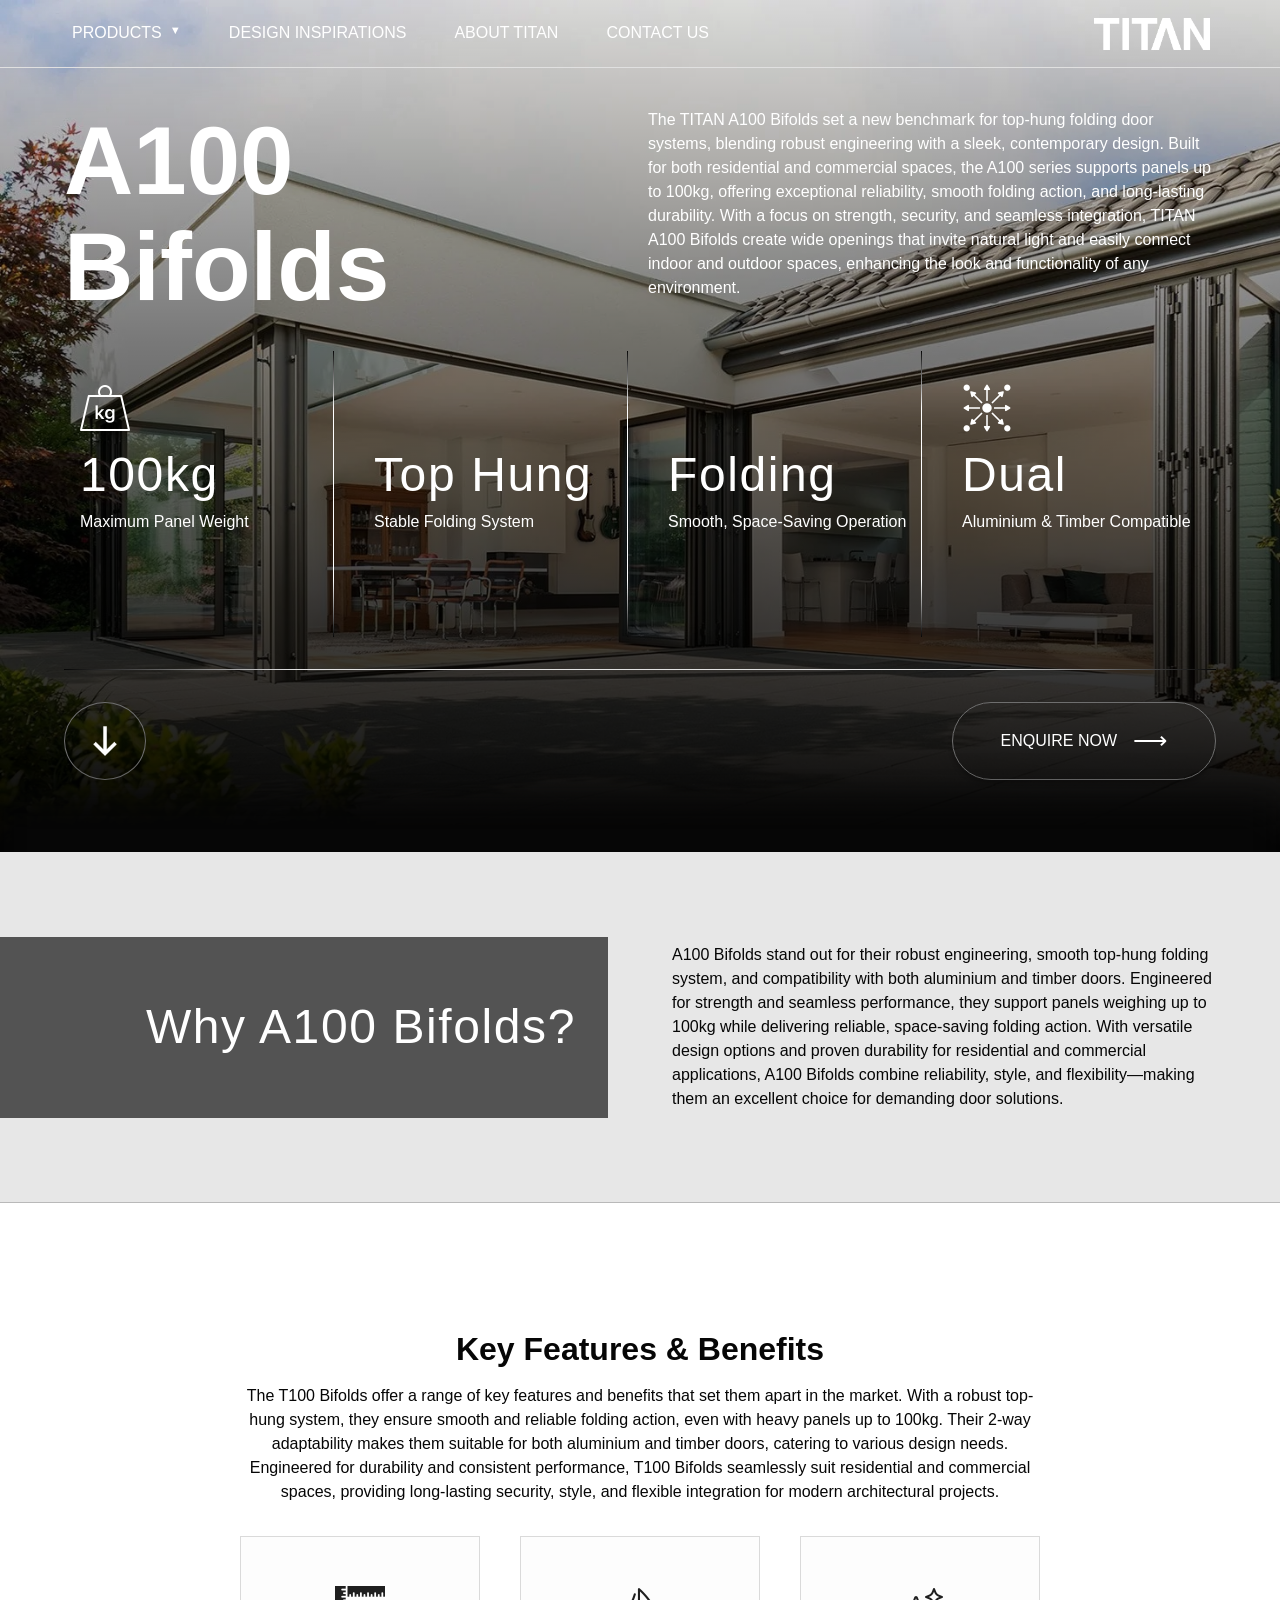
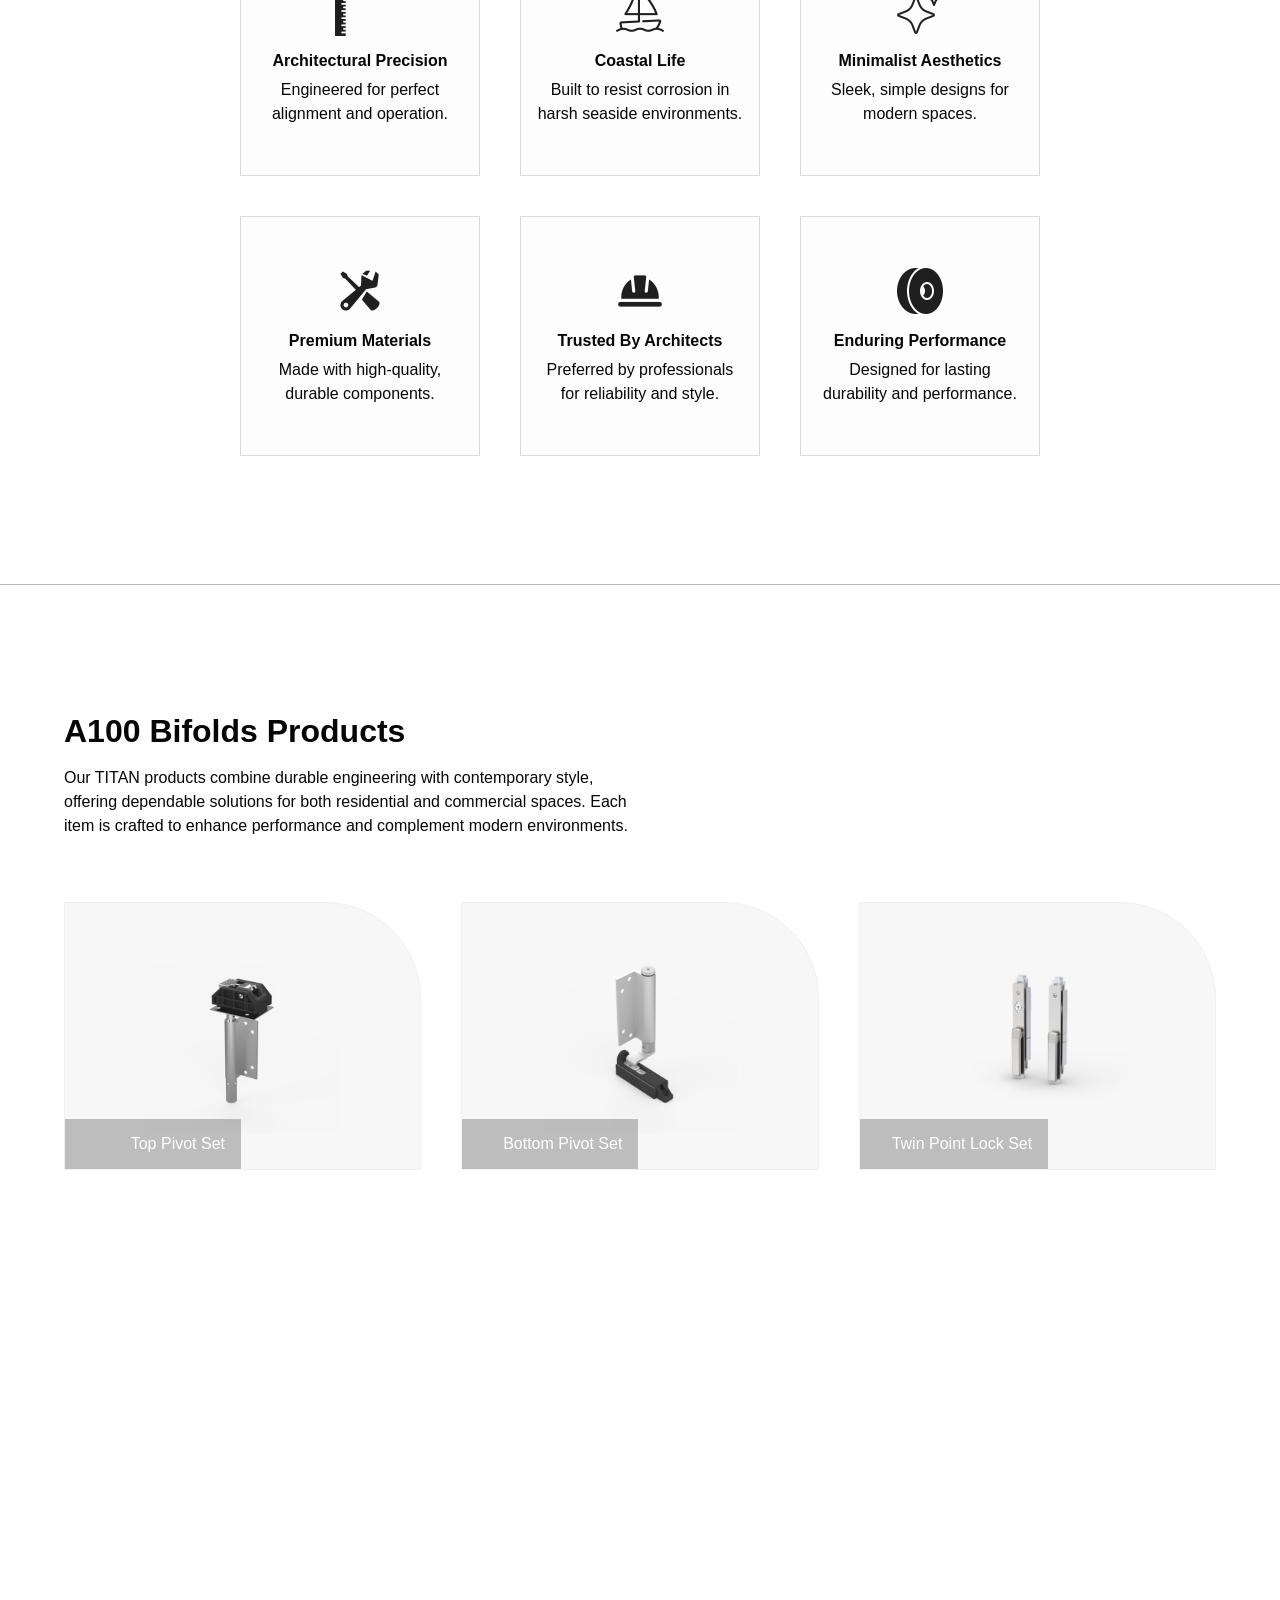
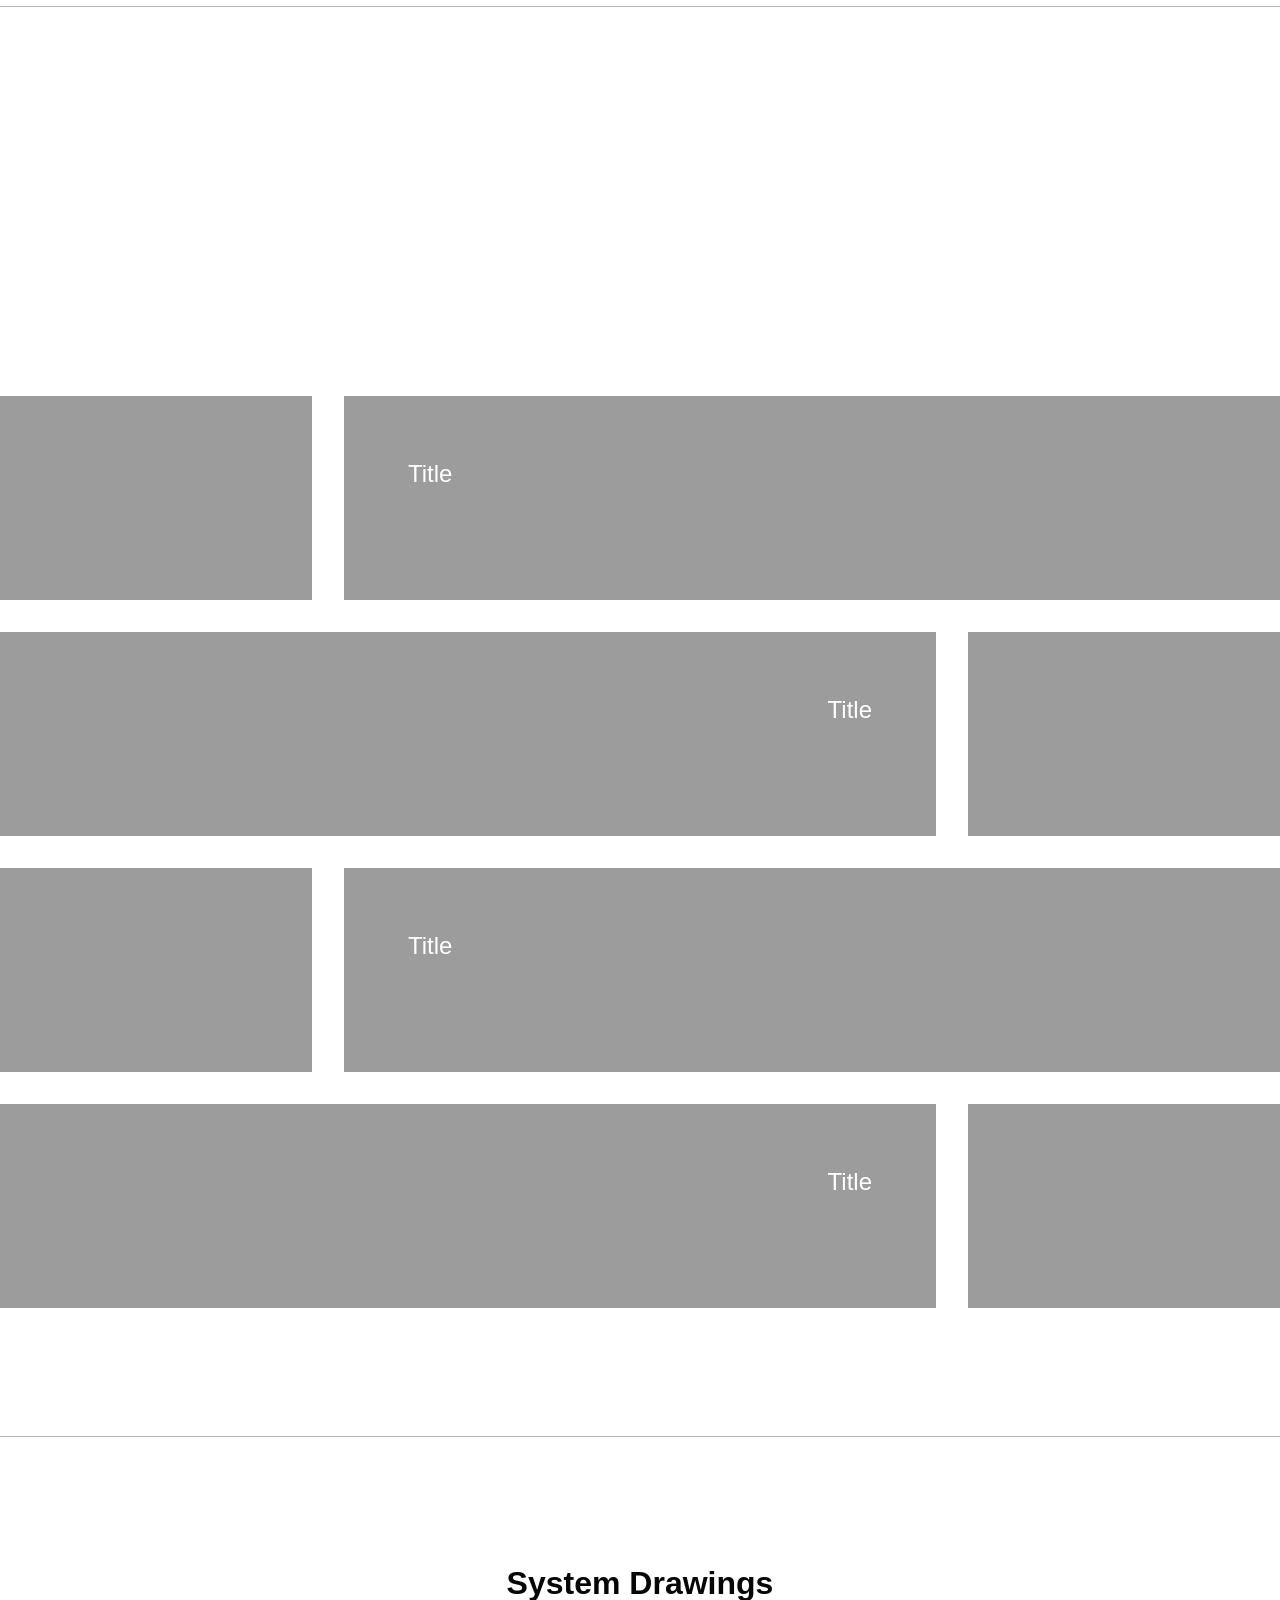
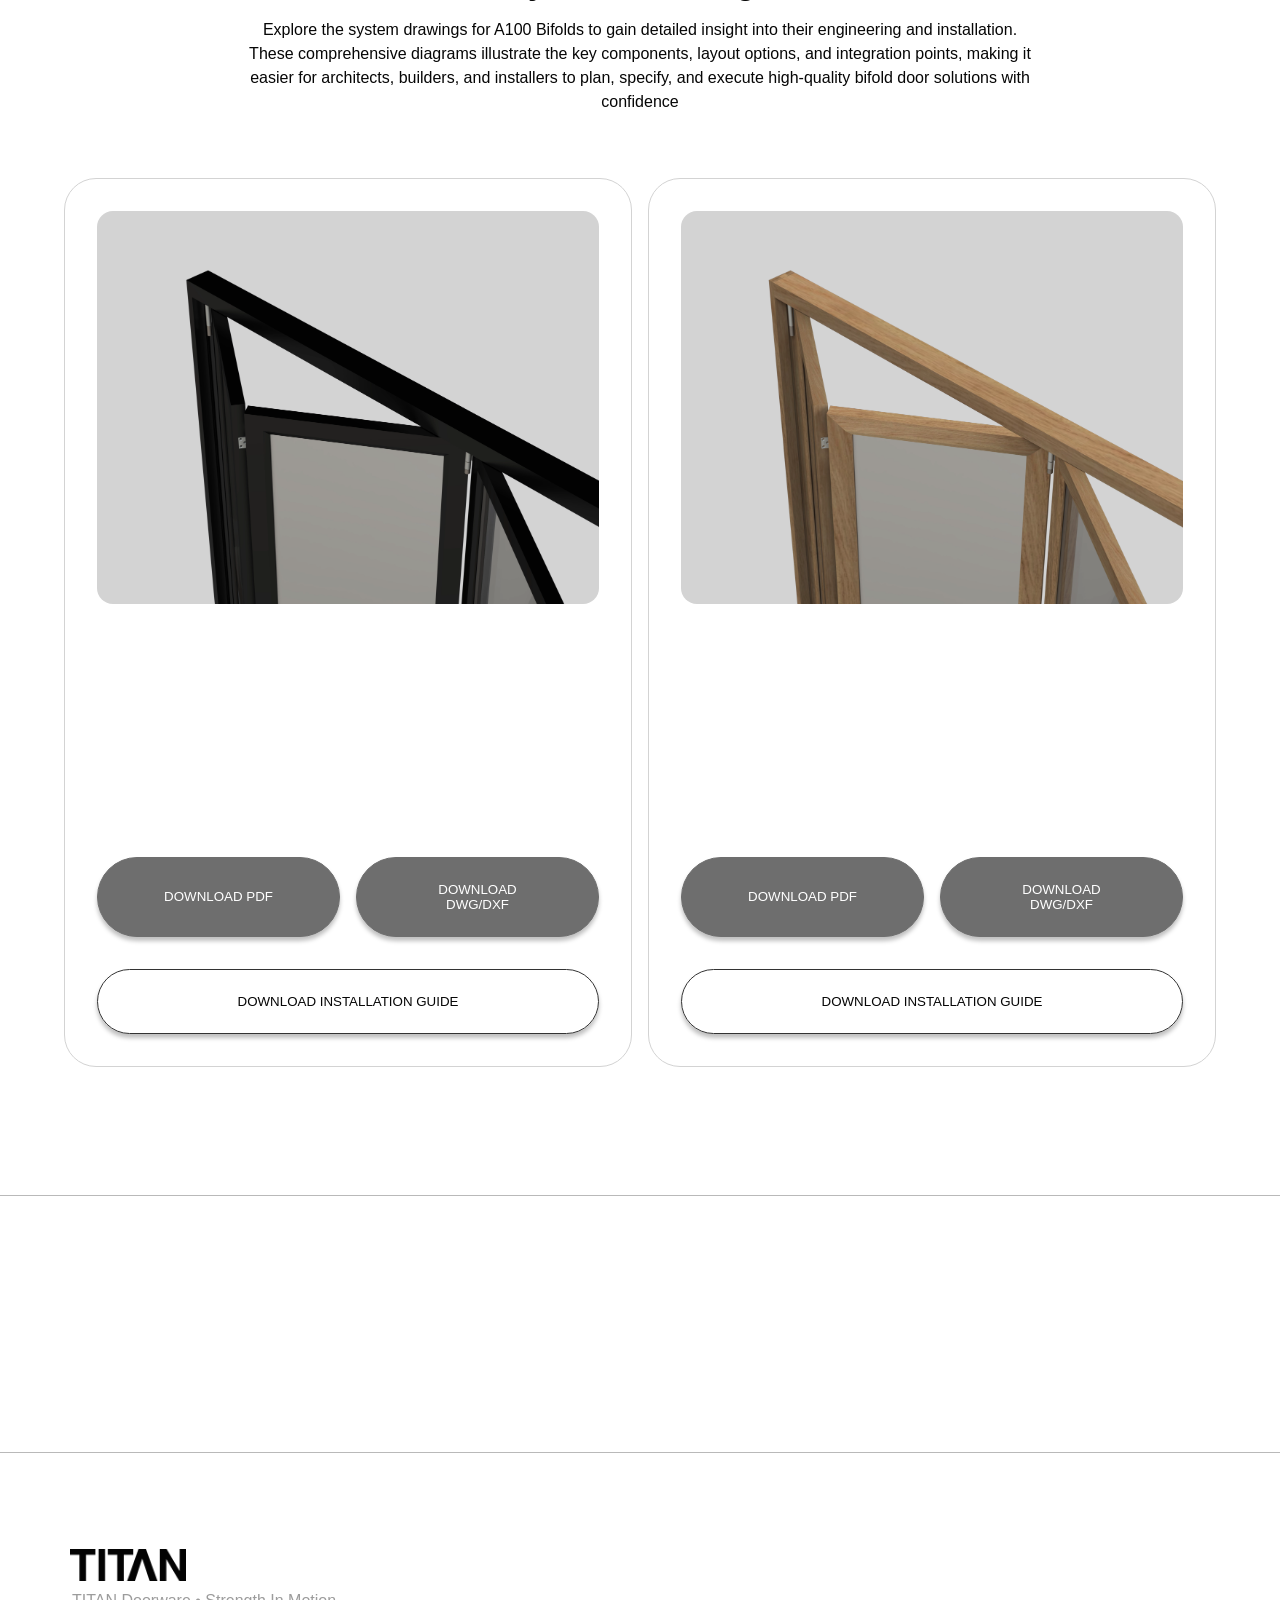
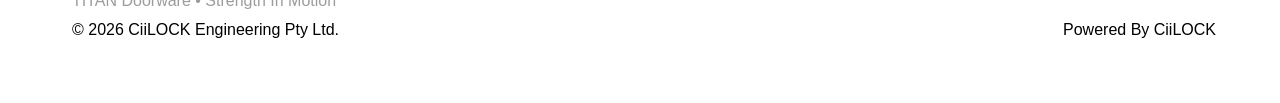
==== a100-bifolds.html @ efd25cf0 "renamed" ====
<!DOCTYPE html>
<html>
    <head>
        <meta charset="utf-8">
        <meta http-equiv="X-UA-Compatible" content="IE=edge">
        <title>A100 Bifolds</title>
        <link rel="preload" href="images/systems/folding.webp" as="image">
        <meta content="Explore the advanced engineering of TITAN A100 Bifolds. Featuring top-hung folding operation and supporting panels up to 100kg, A100 slider doorware offers lasting reliability and style for both residential and commercial spaces."
        name="description">
        <meta content="TITAN A100 Bifolds – Top-Hung Folding Door Solutions" property="og:title">
        <meta content="Explore the advanced engineering of TITAN A100 Bifolds. Featuring top-hung folding operation and supporting panels up to 100kg, A100 slider doorware offers lasting reliability and style for both residential and commercial spaces."
        property="og:description">
        <meta content="TITAN A100 Bifolds – Top-Hung Folding Door Solutions" property="twitter:title">
        <meta content="Explore the advanced engineering of TITAN A100 Bifolds. Featuring top-hung folding operation and supporting panels up to 100kg, A100 slider doorware offers lasting reliability and style for both residential and commercial spaces."
        property="twitter:description">
        <meta name="viewport" content="width=device-width, initial-scale=1">
        <link rel="stylesheet" href="css/font.css">
        <link rel="stylesheet" href="css/nav.css">
        <link rel="stylesheet" href="css/flex.css">
        <link rel="stylesheet" href="css/container.css">
        <link rel="stylesheet" href="css/section.css">
        <link rel="stylesheet" href="css/body.css">
        <link rel="stylesheet" href="css/hero.css">
        <link rel="stylesheet" href="css/line.css">
        <link rel="stylesheet" href="css/spacing.css">
        <link rel="stylesheet" href="css/gradient.css">
        <link rel="stylesheet" href="css/grid.css">
        <link rel="stylesheet" href="css/content.css">
        <link rel="stylesheet" href="css/button.css">
        <link rel="stylesheet" href="css/image.css">
    </head>
    <body>

        <section class="a100-bifolds hero">

            <div class="container">
                <nav>
                    <div class="flex-row center">
                        <div>
                            <ul>
                                <li class="products-trigger">PRODUCTS<div class="dropdown-arrow">▼</div></li>
                                <li><a href="design-inspirations.html">DESIGN INSPIRATIONS</a></li>
                                <li><a href="about-titan.html">ABOUT TITAN</a></li>
                                <li><a href="contact-us.html">CONTACT US</a></li>
                            </ul>
                        </div>
                        <div class="row">
                            <a href="index.html"><div class="logo"></div></a>
                            <div class="hamburger-dropdown"></div>
                        </div>
                    </div>
                </nav>   
            </div>

            <div class="line"></div>

            <div class="dropdown-menu">
            <div class="container content-space">
                <div class="dual-grid gap-4">

                    <div>
                        <ul>
                            <li data-preview="one"><a href="t100-bifolds.html">T100 Bifolds</a></li>
                            <li data-preview="two"><a href="a100-bifolds.html">A100 Bifolds</a></li>
                            <li data-preview="three"><a href="t350-sliders.html">T350 Sliders</a></li>
                            <!-- <li data-preview="four"><a href="platform-integrated-bifolds.html">Platform Integrated Bifolds</a></li> -->
                            <li data-preview="five"><a href="titan-doorware.html">Doorware</a></li>
                        </ul>
                    </div>

                    <div class="preview">
                        <div class="preview one active"></div>
                        <div class="preview two"></div>
                        <div class="preview three"></div>
                        <div class="preview four"></div>
                        <div class="preview five"></div>
                    </div>

                </div>
            </div>
        </div>
            
            <div class="container content-space">

                <div class="hero content">

                    <div class="dual-grid top-text align-items-start">
                    <div class="hero-text">
                        A100 Bifolds
                    </div>
                    <p class="para">
                        The TITAN A100 Bifolds set a new benchmark for top-hung folding door systems, blending robust engineering with a sleek, contemporary design. Built for both residential and commercial spaces, the A100 series supports panels up to 100kg, offering exceptional reliability, smooth folding action, and long-lasting durability. With a focus on strength, security, and seamless integration, TITAN A100 Bifolds create wide openings that invite natural light and easily connect indoor and outdoor spaces, enhancing the look and functionality of any environment.
                    </p>
                    </div>

                        <div class="four-grid">

                            <div class="fact">
                                <div class="icon weight"></div>
                                <div class="med-text">100kg</div>
                                <p class="para">Maximum Panel Weight</p>
                            </div>
                            <div class="fact">
                                <div class="icon hung"></div>
                                <div class="med-text">Top Hung</div>
                                <p class="para">Stable Folding System</p>
                            </div>
                            <div class="fact">
                                <div class="icon folding"></div>
                                <div class="med-text">Folding</div>
                                <p class="para">Smooth, Space-Saving Operation</p>
                            </div>
                            <div class="fact">
                                <div class="icon versatile"></div>
                                <div class="med-text">Dual</div>
                                <p class="para">Aluminium & Timber Compatible</p>
                            </div>
                            
                        </div>
                        
                            <div class="separator cut"></div>

                            <div class="row width-100 space-between margin-bot-2">
                                <a href="#grey" class="circle scroll-arrow"></a>
                                <a href="contact-us.html" class="btn">ENQUIRE NOW<div class="right-arrow">⟶</div></a>
                            </div>

                        </div>


                </div>

            </div>

            <div class="black-float-gradient"></div>
            
        </section> 
        
        
        <section class="grey" id="grey">
            <div class="dual-grid width-100 gap-4">
                    <div class="dark-grey">
                        <div class="med-text">Why A100 Bifolds?</div>
                    </div>
                    <div class="padding-right-4">
                        <p class="para">A100 Bifolds stand out for their robust engineering, smooth top-hung folding system, and compatibility with both aluminium and timber doors. Engineered for strength and seamless performance, they support panels weighing up to 100kg while delivering reliable, space-saving folding action. With versatile design options and proven durability for residential and commercial applications, A100 Bifolds combine reliability, style, and flexibility—making them an excellent choice for demanding door solutions.</p>
                    </div>
            </div>
        </section>

        <div class="line dark"></div>

        <section class="features">
        <div class="container content-space margin-vert-big">
            <div class="flex-column center">
                <div class="column text-center max-800">
                    <h1 class="heading">Key Features & Benefits</h1>
                    <p class="para">The T100 Bifolds offer a range of key features and benefits that set them apart in the market. With a robust top-hung system, they ensure smooth and reliable folding action, even with heavy panels up to 100kg. Their 2-way adaptability makes them suitable for both aluminium and timber doors, catering to various design needs. Engineered for durability and consistent performance, T100 Bifolds seamlessly suit residential and commercial spaces, providing long-lasting security, style, and flexible integration for modern architectural projects.</p>
                </div>
                <div class="three-col-grid max-800 margin-top-2">
                    <div class="box point col">
                        <div class="icon ruler"></div>
                        <h4>Architectural Precision</h4>
                        <p class="para">Engineered for perfect alignment and operation.</p>
                    </div>
                    <div class="box point col">
                        <div class="icon boat"></div>
                        <h4>Coastal Life</h4>
                        <p class="para">Built to resist corrosion in harsh seaside environments.</p>
                    </div>
                    <div class="box point col">
                        <div class="icon aesthetic"></div>
                        <h4>Minimalist Aesthetics</h4>
                        <p class="para">Sleek, simple designs for modern spaces.</p>
                    </div>
                    <div class="box point col">
                        <div class="icon tool"></div>
                        <h4>Premium Materials</h4>
                        <p class="para">Made with high-quality, durable components.</p>
                    </div>
                    <div class="box point col">
                        <div class="icon builder"></div>
                        <h4>Trusted By Architects</h4>
                        <p class="para">Preferred by professionals for reliability and style.</p>
                    </div>
                    <div class="box point col">
                        <div class="icon roller"></div>
                        <h4>Enduring Performance</h4>
                        <p class="para">Designed for lasting durability and performance.</p>
                    </div>
                </div>
            </div>
        </div>
        </section>

        <div class="line dark"></div>

        <section class="products">
            <div class="container content-space margin-vert-big">
                <div class="column half">
                        <h1 class="heading">A100 Bifolds Products</h1>
                        <p class="para">Our TITAN products combine durable engineering with contemporary style, offering dependable solutions for both residential and commercial spaces. Each item is crafted to enhance performance and complement modern environments.</p>
                    </div>
                <div class="three-col-grid">
                    <div class="product top-pivot">
                        <div class="base dark">
                            <h4>Top Pivot Set</h4>
                        </div>
                    </div>
                    <div class="product bottom-pivot">
                        <div class="base dark">
                            <h4>Bottom Pivot Set</h4>
                        </div>
                    </div>
                    <div class="product twin-point">
                        <div class="base dark">
                            <h4>Twin Point Lock Set</h4>
                        </div>
                    </div>
                    <div class="product centreline-hinge">
                        <div class="base dark">
                            <h4>Hinges</h4>
                        </div>
                    </div>
                    <div class="product end-carrier">
                        <div class="base dark">
                            <h4>End Carrier Set</h4>
                        </div>
                    </div>
                    <div class="product end-carrier">
                        <div class="base dark">
                            <h4>End Carrier Set</h4>
                        </div>
                    </div>
                </div>
            </div>
        </section>

        <div class="line dark"></div>

        <section class="integrations">
            <div class="container content-space margin-vert-int">
                <div class="flex-column center">
                    <div class="column text-center max-800">
                        <h1 class="heading">How TITAN Doorware Integrates</h1>
                        <p class="para">TITAN Doorware integrates seamlessly with the A100 Bifolds, offering a perfect combination of hardware and top-hung folding door systems engineered for reliable, long-lasting performance. The compatibility of TITAN components ensures smooth folding action and precise alignment, whether your panels are aluminium or timber. Focused on quality and durability, TITAN Doorware enhances the security and functionality of the A100 Bifolds, allowing these systems to excel in both residential and commercial projects while maintaining a cohesive, modern appearance.</p>
                    </div>
                </div>
            </div>
            <div class="right dom-grid">
                <div class="sect-1"></div>
                <div class="sect-2">
                    <h2>Title</h2>
                    <p class="para">Lorem ipsum dolor sit amet, consectetur adipiscing elit, sed do eiusmod tempor incididunt ut labore et dolore magna aliqua.</p>
                </div>
            </div>
            <div class="left dom-grid margin-top-2">
                <div class="sect-1">
                    <h2>Title</h2>
                    <p class="para">Lorem ipsum dolor sit amet, consectetur adipiscing elit, sed do eiusmod tempor incididunt ut labore et dolore magna aliqua.</p>
                </div>
                <div class="sect-2"></div>
            </div>
            <div class="right dom-grid margin-top-2">
                <div class="sect-1"></div>
                <div class="sect-2">
                    <h2>Title</h2>
                    <p class="para">Lorem ipsum dolor sit amet, consectetur adipiscing elit, sed do eiusmod tempor incididunt ut labore et dolore magna aliqua.</p>
                </div>
            </div>
            <div class="left dom-grid margin-top-2 margin-bot-8">
                <div class="sect-1">
                    <h2>Title</h2>
                    <p class="para">Lorem ipsum dolor sit amet, consectetur adipiscing elit, sed do eiusmod tempor incididunt ut labore et dolore magna aliqua.</p>
                </div>
                <div class="sect-2"></div>
            </div>
        </section>

        <div class="line dark"></div>

        <section class="system-drawings">
            <div class="container content-space margin-vert-big">
                <div class="flex-column center">
                    <div class="column text-center max-800">
                        <h1 class="heading">System Drawings</h1>
                        <p class="para">Explore the system drawings for A100 Bifolds to gain detailed insight into their engineering and installation. These comprehensive diagrams illustrate the key components, layout options, and integration points, making it easier for architects, builders, and installers to plan, specify, and execute high-quality bifold door solutions with confidence</p>
                    </div>
                    <div class="dual-grid margin-top-4">
                        <div class="drawings">
                            <div class="view aluminium"></div>
                            <h1 class="heading">Aluminium Drawing Set</h1>
                            <p class="para">Full engineering pack for aluminium-based A100 Bifold configurations, including head track, pivot jamb, concealed guide, clearances, and access-leaf variants. <br><br>Request DWG/DXF files if needed.</p>
                            <div class="btn-container">
                                <button class="btn filled">DOWNLOAD PDF</button>
                                <button class="btn filled">DOWNLOAD DWG/DXF</button>
                            </div>
                            <button class="btn width-100 dark-text">DOWNLOAD INSTALLATION GUIDE</button>
                        </div>
                        <div class="drawings">
                            <div class="view timber"></div>
                            <h1 class="heading">Timber Drawing Set</h1>
                            <p class="para">Detailed design information for timber configurations, including head track, pivot jamb, concealed guide, clearances, and access-leaf variants. <br><br>Request DWG/DXF files if needed.</p>
                            <div class="btn-container">
                                <button class="btn filled">DOWNLOAD PDF</button>
                                <button class="btn filled">DOWNLOAD DWG/DXF</button>
                            </div>
                            <button class="btn width-100 dark-text">DOWNLOAD INSTALLATION GUIDE</button>
                        </div>
                    </div>
                </div>
            </div>
        </section>

        <div class="line dark"></div>

        <section class="hardware-configurator">
            <div class="container content-space margin-vert-big">
                
            </div>
        </section>

        <footer>
        <div class="container content-space margin-vert">
            <div>
            <!-- <div class="flex-column collapse">
                <div>
                    <ul>
                        <li>PRODUCTS<div class="dropdown-arrow">▲</div></li>
                        <li><a href="design-inspirations.html">DESIGN INSPIRATIONS</a></li>
                        <li><a href="about-titan.html">ABOUT TITAN</a></li>
                        <li><a href="contact-us.html">CONTACT US</a></li>
                    </ul>
                </div>
            </div> -->

            <div class="flex-row margin-top-2">

                <div class="flex-column gap-small">
                    <div class="logo dark"></div>
                    <p class="left-indent">TITAN Doorware • Strength In Motion</p>
                    <div class="year left-indent"></div>
                </div>

                <div class="flex-column align-flex-end">
                    <a href="/" class="powered-by">Powered By CiiLOCK</a>
                </div>

            </div>

            </div>
        </div>
        </footer>
        
    </body>

    <script src="js/collapse.hero.js"></script>
    <script src="js/get.year.js"></script>
    <script src="js/dropdown.menu.js"></script>
    <script src="js/preview.drop.js"></script>
    <script src="js/text.animation.js"></script>
    <script src="js/scroll.to.arrow.js"></script>
    
</html>
---- css/font.css ----
body {
    font-family: 'Urbanist', sans-serif;
}

h1,
h2,
h3,
h4,
h5,
p {
    margin: 0;
    color: #ffffff;
}

h1 {
    font-weight: 600;
    font-size: 2em;
}

h2 {
    font-weight: 500;
    font-size: 1.75em;
}

h2 {
    font-weight: 500;
    font-size: 1.5em;
}

h3 {
    font-weight: 500;
    font-size: 1.25em;
}

p {
    font-size: 1em;
    line-height: 1.5;
}

.dropdown-arrow {
    color: #ffffff;
    margin-bottom: 0.05rem;
}

footer .dropdown-arrow {
    color: #060606;
}

.right-arrow {
    color: #ffffff;
    font-size: 1.5em;
}

.med-text {
    font-weight: 600;
    font-size: 2.75em;
    color: #ffffff;
    line-height: 1.1;
    letter-spacing: 0.1rem;
}

.big-text {
    font-weight: 500;
    font-size: 4em;
    color: #ffffff;
    line-height: 1.1;
    
    opacity: 0;
    transform: translateY(0.1rem);
    transition: opacity 0.6s ease-out, transform 0.6s cubic-bezier(0.34, 1.56, 0.64, 1);
}

.big-text.visible {
    opacity: 1;
    transform: translateY(0);
}

.big-text.bolder {
    font-weight: 600;
}

.big-text.dark {
    color: #060606;
}

.med-text {
    font-weight: 500;
    font-size: 3em;
    color: #ffffff;
    line-height: 1.1;
}

section.info p {
    color: #060606;
}

b {
    font-weight: bold;
}

section.integrations p,
section.integrations h1,
section.integrations h3,
section.integrations h4 {
    color: #060606;
}

section.features p,
section.features h1,
section.features h2,
section.features h3,
section.features h4 {
    color: #060606;
}

section.system-drawings p,
section.system-drawings h1,
section.system-drawings h2,
section.system-drawings h3,
section.system-drawings h4 {
    color: #060606;
}

section.products p,
section.products h1,
section.products h2,
section.products h3,
section.products h4,
section.grey p {
    color: #060606;
}

section.hardware-configurator p,
section.hardware-configurator h1,
section.hardware-configurator h2,
section.hardware-configurator h3,
section.hardware-configurator h4,
section.grey p {
    color: #060606;
}

.text-center {
    text-align: center
}

.base.dark h4 {
    color: #ffffff;
    font-weight: 400;
}

footer p{
    color: #9c9c9c;
}

.left-indent {
    padding-left: 0.5rem;
}

.hero-text {
    font-size: 6em;
    color: #ffffff;
    line-height: 1.1;
    font-weight: 600;
}

.padding-right-4 {
    padding-right: 4rem;
}

.left.dom-grid h2
.right.dom-grid h2,
.left.dom-grid p,
.right.dom-grid p {
    color: #ffffff;
}

.white-text {
    color: #ffffff;
}

.dark-text {
    color: #060606;
}

.text-start {
    text-align: left;
}

.para {
    opacity: 0;
    transform: translateY(0.1rem);
    transition: opacity 0.8s ease-out, 
                transform 0.8s cubic-bezier(0.34, 1.56, 0.64, 1);
}

.para.visible {
    opacity: 1;
    transform: translateY(0);
    transition-delay: 0.2s;
}

.heading {
    opacity: 0;
    transform: translateY(0.1rem);
    transition: opacity 0.8s ease-out, 
                transform 0.8s cubic-bezier(0.34, 1.56, 0.64, 1);
}

.heading.visible {
    opacity: 1;
    transform: translateY(0);
}
---- css/nav.css ----
nav {
    display: flex;
    flex-flow: row;
    align-items: center;
    justify-content: space-between;
    padding-inline-start: 0;
    color: #ffffff;
}

nav ul,
footer ul {
    display: flex;
    flex-flow: row;
    gap: 2rem;
    padding-left: 0;
}

nav ul li,
footer ul li {
    list-style: none;
    border-bottom: 1px solid transparent;
    cursor: pointer;
    padding: 0.5rem;
    transition: border-bottom 0.2s ease-in-out;
}

nav ul li:first-of-type,
footer ul li:first-of-type {
    display: flex;
    flex-flow: row;
    gap: 0.5rem;
}

nav ul li:hover {
    border-bottom: 1px solid #ffffff;
}

footer ul li:hover {
    border-bottom: 1px solid #060606;
}

li.active {
    color: rgb(11, 245, 31);
}

.logo {
    background-image: url(../images/logos/titan-white.webp);
    display: flex;
    width: 8rem;
    height: 2rem;
    background-size: contain;
    background-position: center;
    background-repeat: no-repeat;
}

.logo.dark {
    background-image: url(../images/logos/titan-black.webp);
}

.hamburger-dropdown {
    background-image: url(../images/icons/hamburger-light.webp);
    display: none;
    width: 2rem;
    height: 2rem;
    background-size: contain;
    background-position: center;
    background-repeat: no-repeat;
}

.powered-by {
    text-align: end;
    transition: color 0.2s ease-in-out, font-weight 0.2s ease-in-out;
    font-weight: 400;
}

.powered-by:hover {
    color: #555555;
    font-weight: 500;
}

.powered-by.light {
    color: #ffffff;
    font-weight: 500;
}

.powered-by.light:hover {
    color: #adadad;
    font-weight: 500;
}

.products-trigger {
    position: relative;
    cursor: pointer;
   
}

.products-trigger::after {
    content: "";
    position: absolute;
    top: 100%;
    left: 0;
    width: 100%;
    height: 30px;
    background: transparent;
    z-index: 10;
}

.dropdown-arrow {
    font-size: 0.7rem;
    transition: transform 0.3s ease;
}


.dropdown-menu.is-open ~ nav .dropdown-arrow {
    transform: rotate(180deg);
}


.dropdown-menu {
    background-color: #ffffff;
    z-index: 1000;
    position: absolute;
    top: 68px;
    left: 0;
    width: 100vw;
    padding: 4rem 0;
    color: #060606;
    border-bottom: 1px solid #eeeeee;
    
   
    display: flex; 
    justify-content: center;

   
    opacity: 0;
    visibility: hidden;
    pointer-events: none;
    transform: translateY(15px);
    transition: 
        opacity 0.4s ease, 
        transform 0.4s cubic-bezier(0.165, 0.84, 0.44, 1),
        visibility 0.4s;
}


.dropdown-menu.is-open {
    opacity: 1;
    visibility: visible;
    pointer-events: auto;
    transform: translateY(0);
}


.dropdown-menu ul {
    list-style: none;
    padding: 0;
    margin: 0;
    width: 100%;
    max-width: 400px;
}

.dropdown-menu ul li {
    border-top: 1px solid #d3d3d3;
    transition: all 0.3s ease;
}

.dropdown-menu ul li:first-child {
    border-top: none;
}

.dropdown-menu ul li a {
    text-decoration: none;
    color: #060606;
    display: block;
    padding: 1.2rem 0;
    font-size: 1.1rem;
    font-weight: 400;
    letter-spacing: 0.05rem;
    transition: transform 0.3s ease, color 0.3s ease;
}


.dropdown-menu ul li:hover a {
    transform: translateX(10px);
    color: #888888;
}
---- css/flex.css ----
.flex-row {
    display: flex;
    flex-flow: row;
    width: 100%;
}

.flex-column {
    display: flex;
    flex-flow: column;
    width: 100%;
}

.index.hero .flex-row {
    justify-content: space-between;
}

.row {
    display: flex;
    flex-flow: row;
    gap: 2rem;
}

.column {
    display: flex;
    flex-flow: column;
    gap: 1rem;
}

.row.top-text {
    gap: 10rem;
}

.center {
    align-items: center;
    justify-content: space-between;
}

.align-flex-end  {
    align-self: flex-end;
}

.dual-grid.align-items-start {
    align-items:flex-start;
}
---- css/container.css ----
.container {
    box-sizing: border-box;
    max-width: 1600px;
    width: 100%;
    margin: 0 auto;
    padding: 0 4rem;
}

.max-800 {
    max-width: 800px;
}
---- css/section.css ----
section {
    display: flex;
    flex-flow: column;
    justify-content: center;
    align-items: center;
}

section.intro {
    background-color: #060606;
}

section.info {
    background-color: #ffffff;
}

footer {
    border-top: 1px solid #b9b9b9;
    display: flex;
    flex-flow: column;
    justify-content: center;
    align-items: center;
}

section.grey {
    background-color: #dbdbdba9;
    height: 350px;
    position: relative;
    width: 100vw;  
}
---- css/body.css ----
body {
    margin: 0;
}

body.dark {
    background-color: #060606;
}

a {
    text-decoration: none;
    color: inherit;
}

html {
    scroll-behavior: smooth;
}
---- css/hero.css ----
.hero {
    min-height: 700px;
    overflow: hidden;
}

.hero.content {
    padding: 2.5rem 0;
}

@keyframes fadeIn {
    from {
        opacity: 0;
        transform: translateY(10px);
    }
    to {
        opacity: 1;
        transform: translateY(0);
    }
}

.big-logo {
    max-width: 700px;
    max-height: 200px;
    animation: fadeIn 0.4s ease-out forwards;
}

.big-logo img {
    width: 100%;
    display: block; /* Removes unwanted bottom whitespace */
}

.hero {
    position: relative;
    background-size: cover;
    background-repeat: no-repeat;
    z-index: 1; 
}

.index.hero {
    background-image: url(../images/hero/index.webp);
}

.t100-bifolds.hero {
    background-image: url(../images/hero/t100.webp);
}

.t350-sliders.hero {
    background-image: url(../images/hero/t350.webp);
}

.a100-bifolds.hero {
    background-image: url(../images/hero/a100.webp);
}

.platform-integrated-bifolds.hero {
    background-image: url(../images/hero/platform-integrated.webp);
}

.design-inspirations.hero {
    background-image: url(../images/hero/design-inspiration.webp);
}

.about-titan.hero {
    background-image: url(../images/hero/about-titan.webp);
}

.titan-sliders.hero {
    background-image: url(../images/hero/titan-sliders.webp);
}

.doorware.hero {
    background-image: url(../images/hero/doorware.webp);
}

.index.hero::before,
.t100-bifolds.hero::before,
.a100-bifolds.hero::before,
.t350-sliders.hero::before,
.platform-integrated-bifolds.hero::before,
.design-inspirations.hero::before,
.about-titan.hero::before,
.titan-sliders.hero::before,
.doorware.hero::before {
    content: "";
    position: absolute;
    top: 0;
    left: 0;
    width: 100%;
    height: 100%;
    background: linear-gradient(to top, rgba(0,0,0,1) 0%, rgba(0,0,0,0.8) 20%, rgba(0,0,0,0.5) 60%, rgba(0,0,0,0.1) 100%);
    z-index: -1;
}

.hero.content {
    display: flex;
    flex-flow: column;
    justify-content: flex-start;
    gap: 2rem;
    align-items: flex-start;
}

.hero.content ul {
    gap: 1rem;
    display: flex;
    flex-flow: column;
}

.hero.index-pg.content {
    gap: 8rem;
}

.dropdown .entry {
    border-top: 1px solid #fff;
    cursor: pointer;
    padding: 2rem;
    display: flex;
    flex-flow: column;
    gap: 1rem;
}

.entry p {
    display: grid;
    grid-template-rows: 0fr;
    transition: grid-template-rows 0.5s cubic-bezier(0.4, 0, 0.2, 1);
}

.entry.open p {
    grid-template-rows: 1fr;
}

.entry p span {
    min-height: 0;
    overflow: hidden;
    opacity: 0;
    transition: opacity 0.3s ease;
}

.entry.open p span {
    opacity: 1;
}

.collapse .dropdown-arrow {
    transition: transform 0.3s ease;
}

.entry.open .dropdown-arrow {
    transform: rotate(180deg);
    padding-top: 0.2rem;
}

.dropdown .entry:last-of-type {
    border-bottom: 1px solid #fff;
}

.dropdown {
    width: 700px;
}

.image-container {
  width: 100%;
  max-width: 1600px;
  height: 300px;
  position:absolute;
  z-index: -1;
}

.img-top-left {
  position: absolute;
  top: -50.5%;
  right: 7%;
  rotate: 25deg;
  width: 35%;
  animation: popIn 0.6s cubic-bezier(0.26, 0.53, 0.74, 1.48) forwards;
  opacity: 0;
}

.img-bottom-right {
  position: absolute;
  top: -55%;
  right: 20%;
  rotate: -25deg;
  width: 20%;
  animation: popIn 0.6s cubic-bezier(0.26, 0.53, 0.74, 1.48) 0.2s forwards;
  opacity: 0;
}

.big-family-img {
  position: absolute;
  top: 50%;
  right: 0%;
  width: 50%;
}

@keyframes popIn {
  0% {
    opacity: 0;
    transform: scale(0.5);
  }
  70% {
    transform: scale(1.05);
  }
  100% {
    opacity: 1;
    transform: scale(1);
  }
}
---- css/line.css ----
.line {
    width: 100vw;
    height: 1px;
    background-color: #E0E0E0;
}

.line.dark {
    background-color: #b9b9b9;
}

.separator {
    width: 100%;
    height: 1px;
    background-color: #E0E0E0;
}

.separator.cut {
    background: linear-gradient(
        to right, 
        #060606 0%,
        #E0E0E0 20%,
        #E0E0E0 80%,
        #060606 100%
    );
}

.separator.bolder {
   background-color: #a3a3a3; 
}

.indent {
    width: 30px;
    height: 30px;
    background-color: #b8b8b8;
    margin-top: 0.4rem;
}

.product-card .label {
    opacity: 1;
}

.label {
    padding: 0.25rem 1rem;
    border: 1px solid #c9c9c9;
    border-radius: 10rem;
    width: fit-content;
    font-size: 0.75em;
    color: #a0a0a0;
    opacity: 0;
    transform: translateY(0.1rem);
    transition: opacity 0.6s ease-out, transform 0.6s cubic-bezier(0.34, 1.56, 0.64, 1);
}

.label.visible {
    opacity: 1;
    transform: translateY(0);
    transition-delay: 0.2s;
}
---- css/spacing.css ----
.margin-vert-small {
    margin: 2rem 0;
}

.margin-vert {
    margin: 4rem 0;
}

.margin-vert-big {
    margin: 8rem 0;
}

.margin-vert-int {
    margin: 8rem 0 4rem 0
}

.content-space {
    display: flex;
    flex-flow: column;
    gap: 4rem;
    /* overflow: hidden; */
}

.margin-1 {
    margin: 1rem 0;
}

.margin-top-2 {
    margin-top: 2rem;
}

.margin-top-4 {
    margin-top: 4rem;
}

.dual-grid.gap-4 {
    gap: 4rem;
}

.gap-small {
    gap: .5rem;
}

.gap-4 {
    gap: 4rem;
}

.dual-grid.gap-none {
    gap: 0;
}

.width-100 {
    width: 100%;
}

.width-100vw {
    width: 100vw;
}

.margin-bot-2 {
    margin-bottom: 2rem;
}

.margin-bot-4 {
    margin-bottom: 4rem;
}

.margin-bot-8 {
    margin-bottom: 8rem;
}

.space-between {
    justify-content: space-between;
}
---- css/gradient.css ----
.black-float-gradient {
  position: absolute;
  left: 0;
  bottom: -150px;
  width: 100vw;
  height: 200px;
  z-index: 2;
  background: #060606;
  filter: blur(20px);
  pointer-events: none;
}
---- css/grid.css ----
.dual-grid {
    display: grid;
    grid-template-columns: repeat(2, 1fr);
    gap: 1rem;
    align-items: center;
    justify-content: center;
}

.dual-grid.left-dom {
    grid-template-columns: 3fr 2fr;
}

.four-grid {
    display: grid;
    grid-template-columns: repeat(4, 1fr);
    gap: 1.5rem;
    align-items: center;
    justify-content: center;
    width: 100%;
}

.dual-col-grid {
    display: grid;
    grid-template-columns: repeat(2, 1fr);
    gap: 1rem;
    align-items: center;
    justify-content: center;
}

.three-col-grid {
    display: grid;
    grid-template-columns: repeat(3, 1fr);
    gap: 2.5rem;
    align-items: center;
    justify-content: center;
}

.half {
    width: 50%;
}

.dom-grid {
    display: grid;
    gap: 2rem;
    align-items: stretch;
    justify-content: center;
    width: 100%;
    overflow: hidden;
    max-width: 2600px;
}

.right.dom-grid {
    grid-template-columns: 0.5fr 1.5fr;
    text-align: left;
}

.left.dom-grid {
    grid-template-columns: 1.5fr 0.5fr;
    text-align: right;
}

.semi-dom-grid {
    display: grid;
    gap: 2rem;
    align-items: stretch;
    justify-content: center;
    width: 100%;
    overflow: hidden;
    max-width: 1800px;
}

.right.semi-dom-grid {
    grid-template-columns: 0.475fr 1.575fr;
    text-align: left;
}

.left.semi-dom-grid {
    grid-template-columns: 1.575fr 0.475fr;
    text-align: right;
}

.bento-grid-container {
  display: grid;
  grid-template-columns: repeat(3, 1fr);
  grid-auto-rows: 150px;
  gap: 1rem;
  padding: 1rem;
}

.grid-item {
  background-color: #f0f0f0;
  border-radius: 12px;
  border: 1px solid #e0e0e0;
}

.col-span-2 {
  grid-column: span 2;
}

.row-span-2 {
  grid-row: span 2;
}

.col-span-1 {
  grid-column: span 1;
}

.row-span-1 {
  grid-row: span 1;
}
---- css/content.css ----
.fact {
    position: relative;
    aspect-ratio: 1/1;
    padding-left: 1rem;
    display: flex;
    flex-flow: column;
    gap: 0.5rem;
    padding-top: 2rem;
}

.fact > div, 
.fact > p {
    opacity: 0;
    transform: translateY(0.1rem);
    transition: opacity 0.6s ease-out, transform 0.6s cubic-bezier(0.34, 1.56, 0.64, 1);
}

.fact.visible > div,
.fact.visible > p {
    opacity: 1;
    transform: translateY(0);
}

.fact.visible .med-text { transition-delay: calc(inherit + 0.1s); }
.fact.visible p { transition-delay: calc(inherit + 0.2s); }

.fact.visible:nth-child(1) > * { transition-delay: 0.2s; }
.fact.visible:nth-child(2) > * { transition-delay: 0.4s; }
.fact.visible:nth-child(3) > * { transition-delay: 0.6s; }
.fact.visible:nth-child(4) > * { transition-delay: 0.8s; }

.fact::after {
    content: '';
    position: absolute;
    top: 0;
    right: 0;
    width: 1px;
    height: 100%;
    background: linear-gradient(
        to bottom, 
        #060606 0%,
        #fff 20%,
        #fff 80%,
        #060606 100%
    );
    pointer-events: none;
}

.fact:last-child::after {
  display: none;
}

.icon {
    width: 50px;
    height: 50px;
    margin-bottom: 0.5rem;
    z-index: 2;
    background-size: contain;
    background-repeat: no-repeat;
    background-position: center;
}

.icon.weight {
    background-image: url(../images/icons/weight.webp);
}

.icon.cycle {
    background-image: url(../images/icons/cycle.webp);
}

.icon.steel {
    background-image: url(../images/icons/steel.webp);
}        

.icon.bend {
    background-image: url(../images/icons/bend.webp);
}

.icon.ruler {
    background-image: url(../images/icons/ruler-dark.webp);
}

.icon.boat {
    background-image: url(../images/icons/boat-dark.webp);
}

.icon.aesthetic {
    background-image: url(../images/icons/aesthetic-dark.webp);
}

.icon.tool {
    background-image: url(../images/icons/tool-dark.webp);
}

.icon.builder {
    background-image: url(../images/icons/builder-dark.webp);
}

.icon.roller {
    background-image: url(../images/icons/roller-dark.webp);
}

.icon.push {
    background-image: url(../images/icons/push.webp);
}

.icon.material {
    background-image: url(../images/icons/material.webp);
}

.icon.versatile {
    background-image: url(../images/icons/versatile.webp);
}

.point {
    display: flex;
    flex-flow: row;
    gap: 0.75rem;
    align-items: flex-start;
}

.point p {
    margin: 0;
    opacity: 0;
    transform: translateY(0.1rem);
    transition: opacity 0.8s ease-out, transform 0.8s cubic-bezier(0.34, 1.56, 0.64, 1);
}

.point.visible p {
    opacity: 1;
    transform: translateY(0);
}

.point.visible:nth-child(1) p { transition-delay: 0.1s; }
.point.visible:nth-child(2) p { transition-delay: 0.2s; }
.point.visible:nth-child(3) p { transition-delay: 0.3s; }
.point.visible:nth-child(4) p { transition-delay: 0.4s; }

.point.col {
    flex-flow: column;
    align-items: center;
    text-align: center;
    justify-content: center;
}

.box {
    border: 1px solid #dadada;
    padding: 1rem;
    aspect-ratio: 1/1;
    background-color: #eeeeee25;
    display: flex;
    flex-flow: column;
    gap: 0.5rem;
}

.box .icon, 
.box h4, 
.box .para {
    opacity: 0;
    transform: translateY(0.1rem);
    transition: 
        opacity 0.8s ease-out, 
        transform 0.8s cubic-bezier(0.34, 1.56, 0.64, 1);
}

.box.visible .icon,
.box.visible h4,
.box.visible .para {
    opacity: 1;
    transform: translateY(0);
}

.box:nth-child(1) { --delay: 0.1s; }
.box:nth-child(2) { --delay: 0.2s; }
.box:nth-child(3) { --delay: 0.3s; }
.box:nth-child(4) { --delay: 0.4s; }
.box:nth-child(5) { --delay: 0.5s; }
.box:nth-child(6) { --delay: 0.6s; }

.box.visible .icon { 
    transition-delay: var(--delay); 
}
.box.visible h4 { 
    transition-delay: calc(var(--delay) + 0.1s); 
}
.box.visible .para { 
    transition-delay: calc(var(--delay) + 0.2s); 
}

.box.rounded {
    border-radius: 2rem;
}

.product {
    aspect-ratio: 4/3;
    background-size: 50%;
    background-position: center;
    background-repeat: no-repeat;
    border-top-right-radius: 6rem;
    background-color: #f0f0f080;
    border: 1px solid #f0f0f0;
    overflow: hidden;
    display: flex;
    align-items: flex-end;
    box-sizing: border-box;
    opacity: 0;
    transform: translateY(1.5rem);
    transition: 
        opacity 0.8s ease-out, 
        transform 0.8s cubic-bezier(0.34, 1.56, 0.64, 1),
        background-size 1.2s cubic-bezier(0.22, 1, 0.36, 1);
}

.product.visible {
    opacity: 1;
    transform: translateY(0);
    background-size: 55%;
}

.product:nth-child(1) { --prod-delay: 0.1s; }
.product:nth-child(2) { --prod-delay: 0.2s; }
.product:nth-child(3) { --prod-delay: 0.3s; }
.product:nth-child(4) { --prod-delay: 0.4s; }
.product:nth-child(5) { --prod-delay: 0.5s; } /* this is last */
.product:nth-child(6) { --prod-delay: 0.6s; }

.product.visible {
    transition-delay: var(--prod-delay);
}

.product.visible:hover {
    background-size: 60%;
    background-color: #f0f0f0c0;
    cursor: pointer;
}

.product.empty:hover {
    background-color: transparent;
    cursor: pointer;
}

.product.top-pivot {
    background-image: url(../images/products/3904-072.webp);
}

.product.bottom-pivot {
    background-image: url(../images/products/3908-072.webp);
}

.product.twin-point {
    background-image: url(../images/products/5223.webp);
}

.product.centreline-hinge {
    background-image: url(../images/products/3910-073.webp);
}

.product.end-carrier {
    background-image: url(../images/products/3914-078.webp);
}

.product.empty {
    background-color: transparent;
    width: 100%;
    align-items: center;
    justify-content: center;
    padding: 2rem;
    border: none;
}

.base.dark {
    background-color: #41414152;
    padding: 1rem 1rem 1rem 2rem;
    min-width: 8rem;
    text-align: right;
    width: fit-content;
}

.dark-grey {
    background-color: #535353;
    width: 100%;
    display: flex;
    align-self: center;
    padding: 4rem 8rem;
    padding-right: 2rem;
    justify-self: flex-end;
    text-align: right;
    justify-content: flex-end;
}

.right.dom-grid .sect-1,
.right.dom-grid .sect-2,
.left.dom-grid .sect-1,
.left.dom-grid .sect-2 {
    padding: 4rem;
    box-sizing: border-box;
    background-color: #9c9c9c;
}

.drawings {
    border: 1px solid #d3d3d3;
    border-radius: 2rem;
    display: flex;
    flex-flow: column;
    gap: 2rem;
    padding: 2rem;
    box-sizing: border-box;
}

.view {
    background-size: cover;
    background-repeat: no-repeat;
    background-position: center;
    background-color: #d3d3d3;
    border-radius: 1rem;
    aspect-ratio: 4/3;
    padding: 2rem;
}

.view.aluminium {
    background-image: url(../images/drawings/alu.webp);
}

.view.timber {
    background-image: url(../images/drawings/timber.webp);
}

.projects .card {
    background-color: transparent;
    padding: 2rem;
    border-radius: 1rem;
    border: 1px solid #d3d3d357;
    box-shadow: 0px 4px 4px rgba(0, 0, 0, 0.25);
    overflow: hidden;
}

.projects .card.media {
    padding: 0;
    background-position: center;
    background-size: cover;
    background-repeat: no-repeat;
    overflow: hidden;
    max-height: 500px;
}

.projects .card.media img {
    width: 100%;
    height: 100%;
    object-fit: cover;
    object-position: center;
}

.projects .card ul {
    padding-inline-start: 20px;
    gap: 1rem;
    display: flex;
    flex-flow: row;
    flex-wrap: wrap;
}

.view-card {
    min-height: 500px;
    background-size: cover;
    background-repeat: no-repeat;
    background-position: center;
    border-radius: 1rem;
    overflow: hidden;
    box-shadow: 0px 4px 4px rgba(0, 0, 0, 0.25);
    position: relative;
    padding: 4rem;
    display: flex;
    flex-flow: column;
    gap: 1rem;
    align-items: center;
    justify-content: center;
    text-align: center;
}

.view-card > * {
    position: relative;
    z-index: 1;
}

.view-card::before {
    content: "";
    position: absolute;
    top: 0;
    left: 0;
    width: 100%;
    height: 100%;
    background: linear-gradient(0deg, rgba(43, 43, 43, 0.637), rgba(65, 65, 65, 0.452));
    pointer-events: none;
}

.view-card.titan-sliders {
    background-image: url(../images/systems/titan-sliders.webp);
}

.view-card.titan-bifolds {
    background-image: url(../images/systems/titan-bifolds.webp);
}

.motion .content,
.form .content {
    padding: 4rem;
    box-sizing: border-box;
    height: 100%;
    display: flex;
    flex-flow: column;
    justify-content: center;
}

.content.grey {
    background-color: #5353535e;
}

.content.dark-grey {
    background-color: #414141ce;
}
---- css/button.css ----
.btn {
    color: #ffffff;
    background-color: transparent;
    border: 1px solid #6e6e6e;
    padding: 1.5rem 3rem;
    border-radius: 0.5rem;
    cursor: pointer;
    border-radius: 4rem;
    width: fit-content;
    display: flex;
    align-items: center;
    justify-content: center;
    gap: 1rem;
    box-shadow: 0px 4px 4px rgba(0, 0, 0, 0.25);
    transition: background-color 0.2s ease-in-out;
}

.btn:hover {
    background-color: #6e6e6e;
}

.btn-container {
    display: grid;
    grid-template-columns: 1fr 1fr;
    gap: 1rem;
}

.btn-container button {
    width: 100%;
    align-items: center;
    justify-content: center;
}

.btn.filled {
    background-color: #6e6e6e;
    color: #ffffff;
}

.btn.filled:hover {
    background-color: #585858;
    border: 1px solid #585858;
}

.btn.width-100 {
    width: 100%;
}

.btn.dark-text {
    color: #060606;
    background-color: transparent;
    transition: color 0.3s ease, background-color 0.3s ease;
    border: 1px solid #333;
    cursor: pointer;
}

.btn.dark-text:hover {
    color: #ffffff;
    background-color: #333;
}

.circle {
    border-radius: 100%;
    display: flex;
    align-items: center;
    justify-content: center;
    padding: 1rem 2.5rem;
    background-color: transparent;
    border: 1px solid #6e6e6e;
    aspect-ratio: 1/1;
    color: #ffffff;
    font-size: 2em;
    font-weight: 400;
}

.btn.filled.light {
    margin-top: 1rem;
    padding: 1rem 3rem;
    background-color: #ffffff;
    color: #1a1a1a;
    border: 1px solid #ffffff;
    font-weight: 700;
    letter-spacing: 0.2rem;
    cursor: pointer;
    align-self: flex-start;
    transition: all 0.3s ease;
}

.btn.filled.light:hover {
    background-color: rgb(29, 29, 29);
    color: #ffffff;
    border: 1px solid #292929;
}

@keyframes bounce {
    0%, 100% { transform: translateY(0); }
    50% { transform: translateY(5px); }
}

.scroll-arrow {
    display: flex;
    align-items: center;
    justify-content: center;
    cursor: pointer;
    text-decoration: none;
    animation: bounce 2s infinite;
    background-image: url(../images/icons/arrow-down.webp);
    background-size: 30%;
    background-repeat: no-repeat;
    background-position: center;
}

.back-button {
    border: none;
    background-color: transparent;
    cursor: pointer;
    transition: all 0.3s ease;
    border-bottom: 1px solid #d3d3d3;
    padding: 0;
    padding-bottom: 0.1rem;
}

.back-button:hover {
    border-bottom: 1px solid #424242;
}
---- css/image.css ----
.square {
    aspect-ratio: 1/1;
    overflow: hidden;
    position: relative;
}

.square.small {
    max-height: 200px;
    border: 1px solid #bdbdbdd2;
    border-radius: 1px;
}

.product-info-container .square.small {
    box-shadow: 0px 4px 4px rgba(0, 0, 0, 0.05);
    transition: all 0.3s ease-in-out;
}

.product-info-container .square.small:hover {
    box-shadow: 0px 4px 4px rgba(0, 0, 0, 0.2);
    transform: translateY(-0.1rem);
}

.square.small img {
    object-fit: contain; 
    padding: 1rem; 
    box-sizing: border-box;
}

.square img {
    height: 100%;
    width: 100%;
    object-fit: cover;
}
.rounded-glaze {
    border-radius: 2rem;
    box-sizing: border-box;
    box-shadow: 0px 4px 4px rgba(0, 0, 0, 0.25);
}

.rounded-glaze::before {
    content: "";
    position: absolute;
    top: 0;
    left: 0;
    width: 100%;
    height: 100%;
    background: linear-gradient(0deg, rgba(43, 43, 43, 0.235), rgba(255, 255, 255, 0));
    pointer-events: none;
}

.gif.sect {
    min-height: 700px;
    background-size: cover;
    background-repeat: no-repeat;
    height: 100%;
}

.contact.image {
    min-height: 700px;
    background-size: cover;
    background-repeat: no-repeat;
    background-position: center;
    height: 100%;
    background-image: url(../images/products/photoshoot.webp);
}

.gif.sect.sliding {
    background-image: url(../images/placeholder.png);
}

.gif.sect.bifolds {
    background-image: url(../images/placeholder.png);
}

.preview.one {
    background-image: url(../images/hero/t100.webp);
}

.preview.two {
    background-image: url(../images/hero/a100.webp);
}

.preview.three {
    background-image: url(../images/hero/t350.webp);
}

.preview.four {
    background-image: url(../images/hero/platform-integrated.webp);
}

.preview.five {
    background-image: url(../images/hero/titan-sliders.webp);
}

.preview {
    position: relative;
    background-size: cover;
    background-position: center;
    width: 100%;
    height: 450px;
    background: #f9f9f9;
    overflow: hidden;
    border-radius: 4px;
}

.preview > div {
    position: absolute;
    top: 0;
    left: 0;
    width: 100%;
    height: 100%;
    background-size: cover;
    background-position: center;
    
   
    opacity: 0;
    transform: scale(1.05);
    transition: opacity 0.6s ease, transform 1.2s ease;
}

.preview > div.active {
    opacity: 1;
    transform: scale(1);
}

.light-grey-bg {
    background-color: #e9e9e971;
}
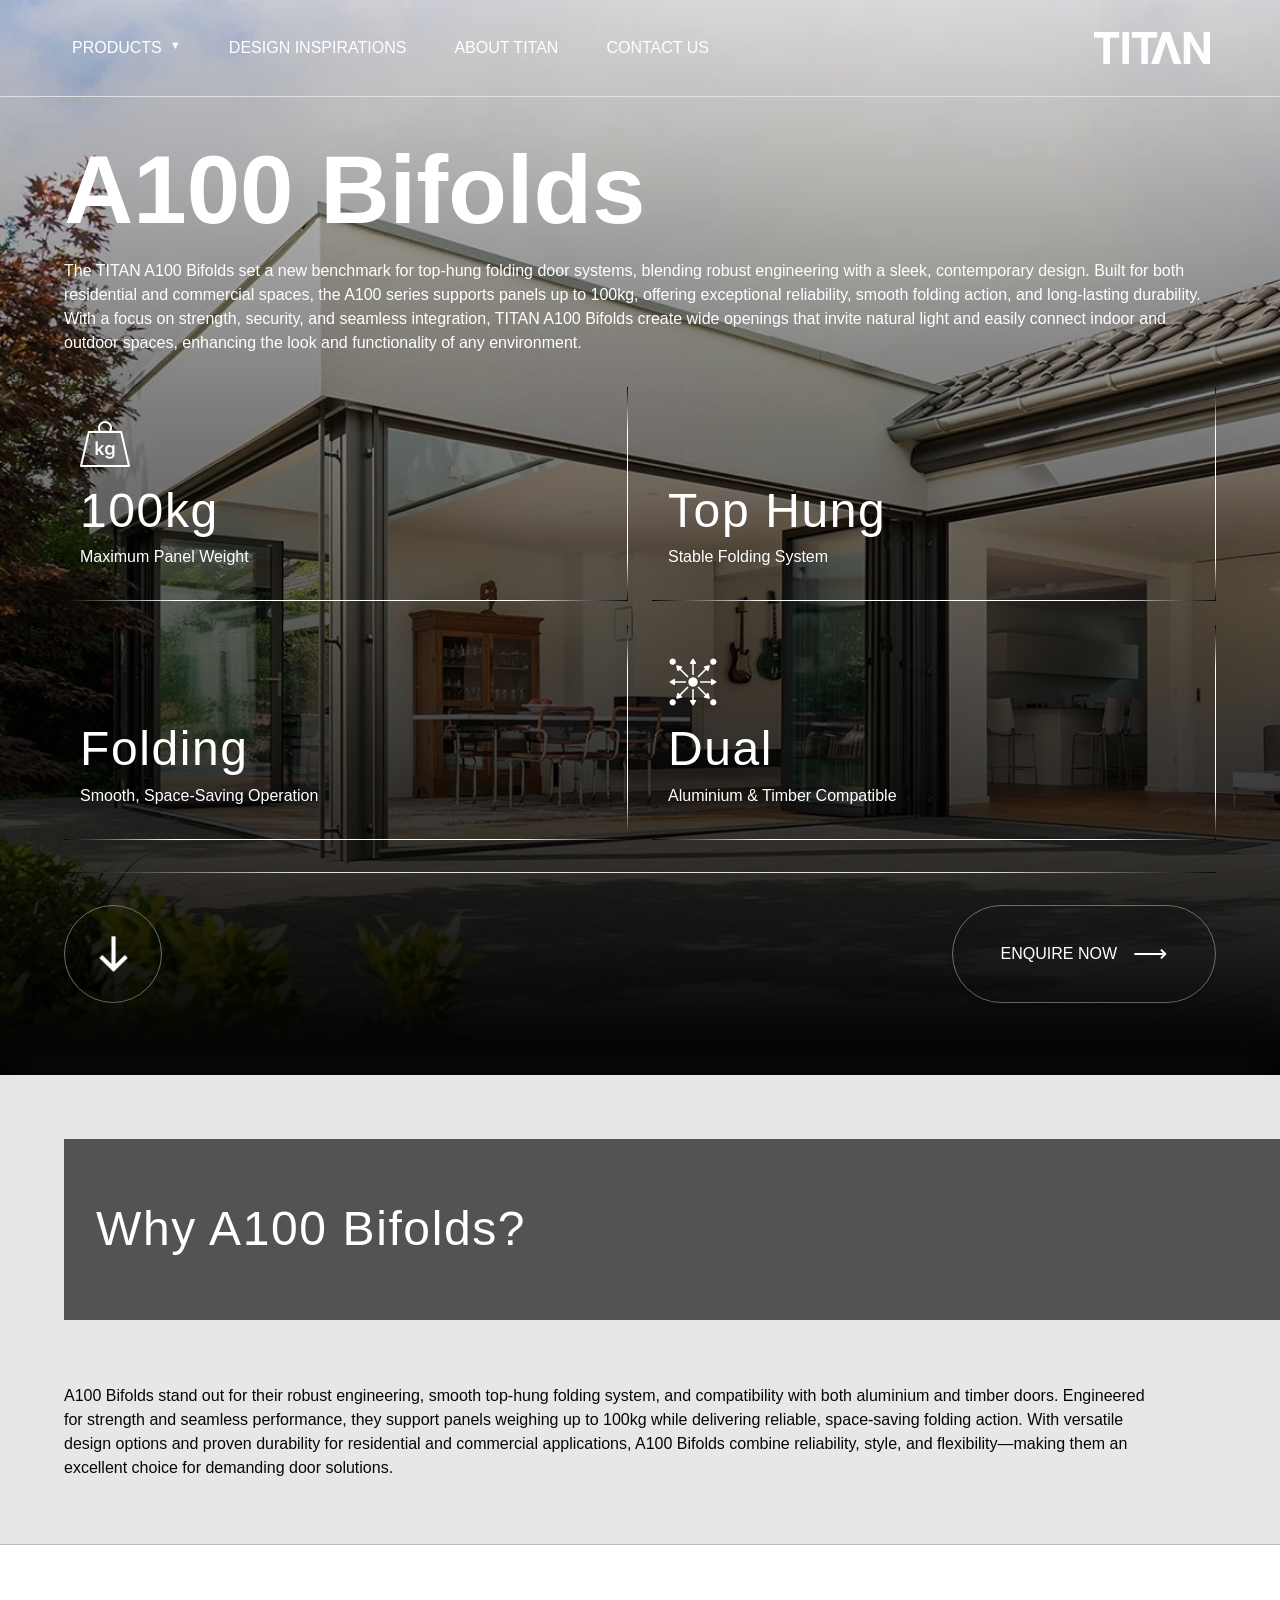
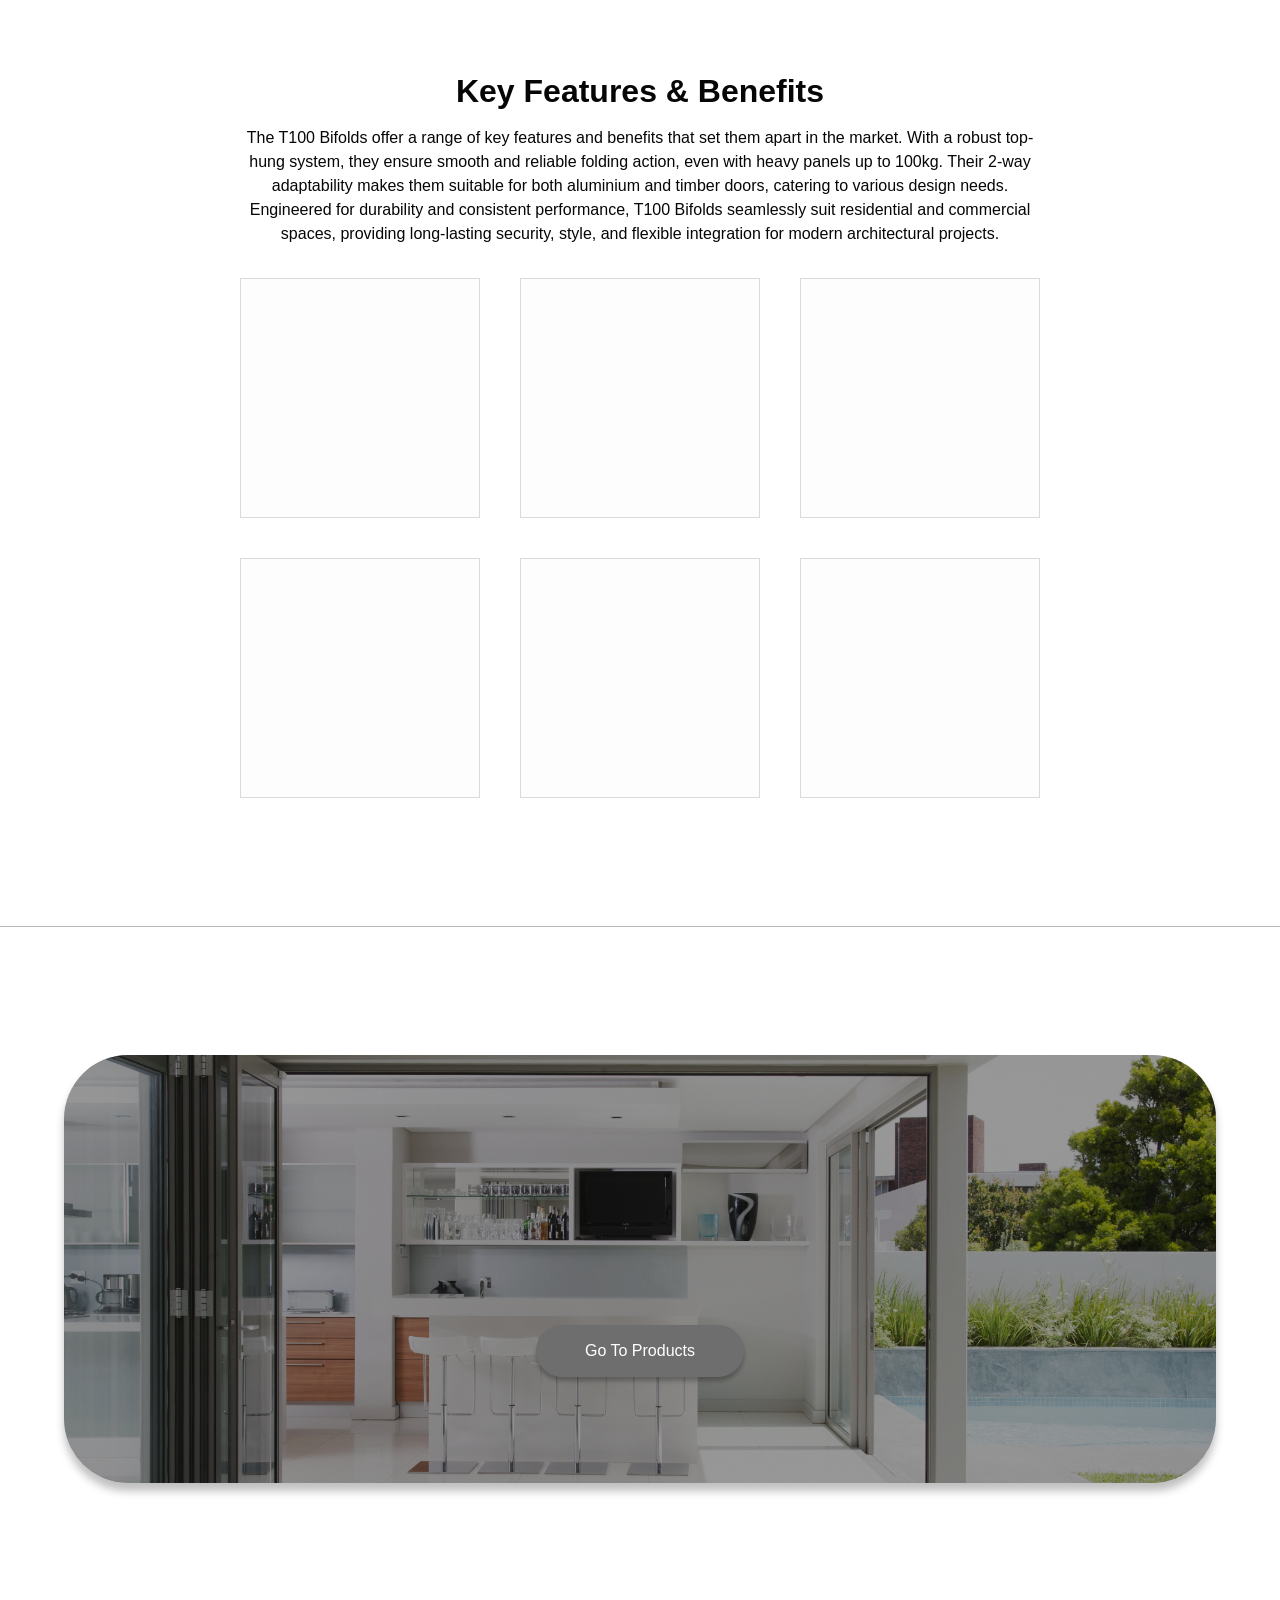
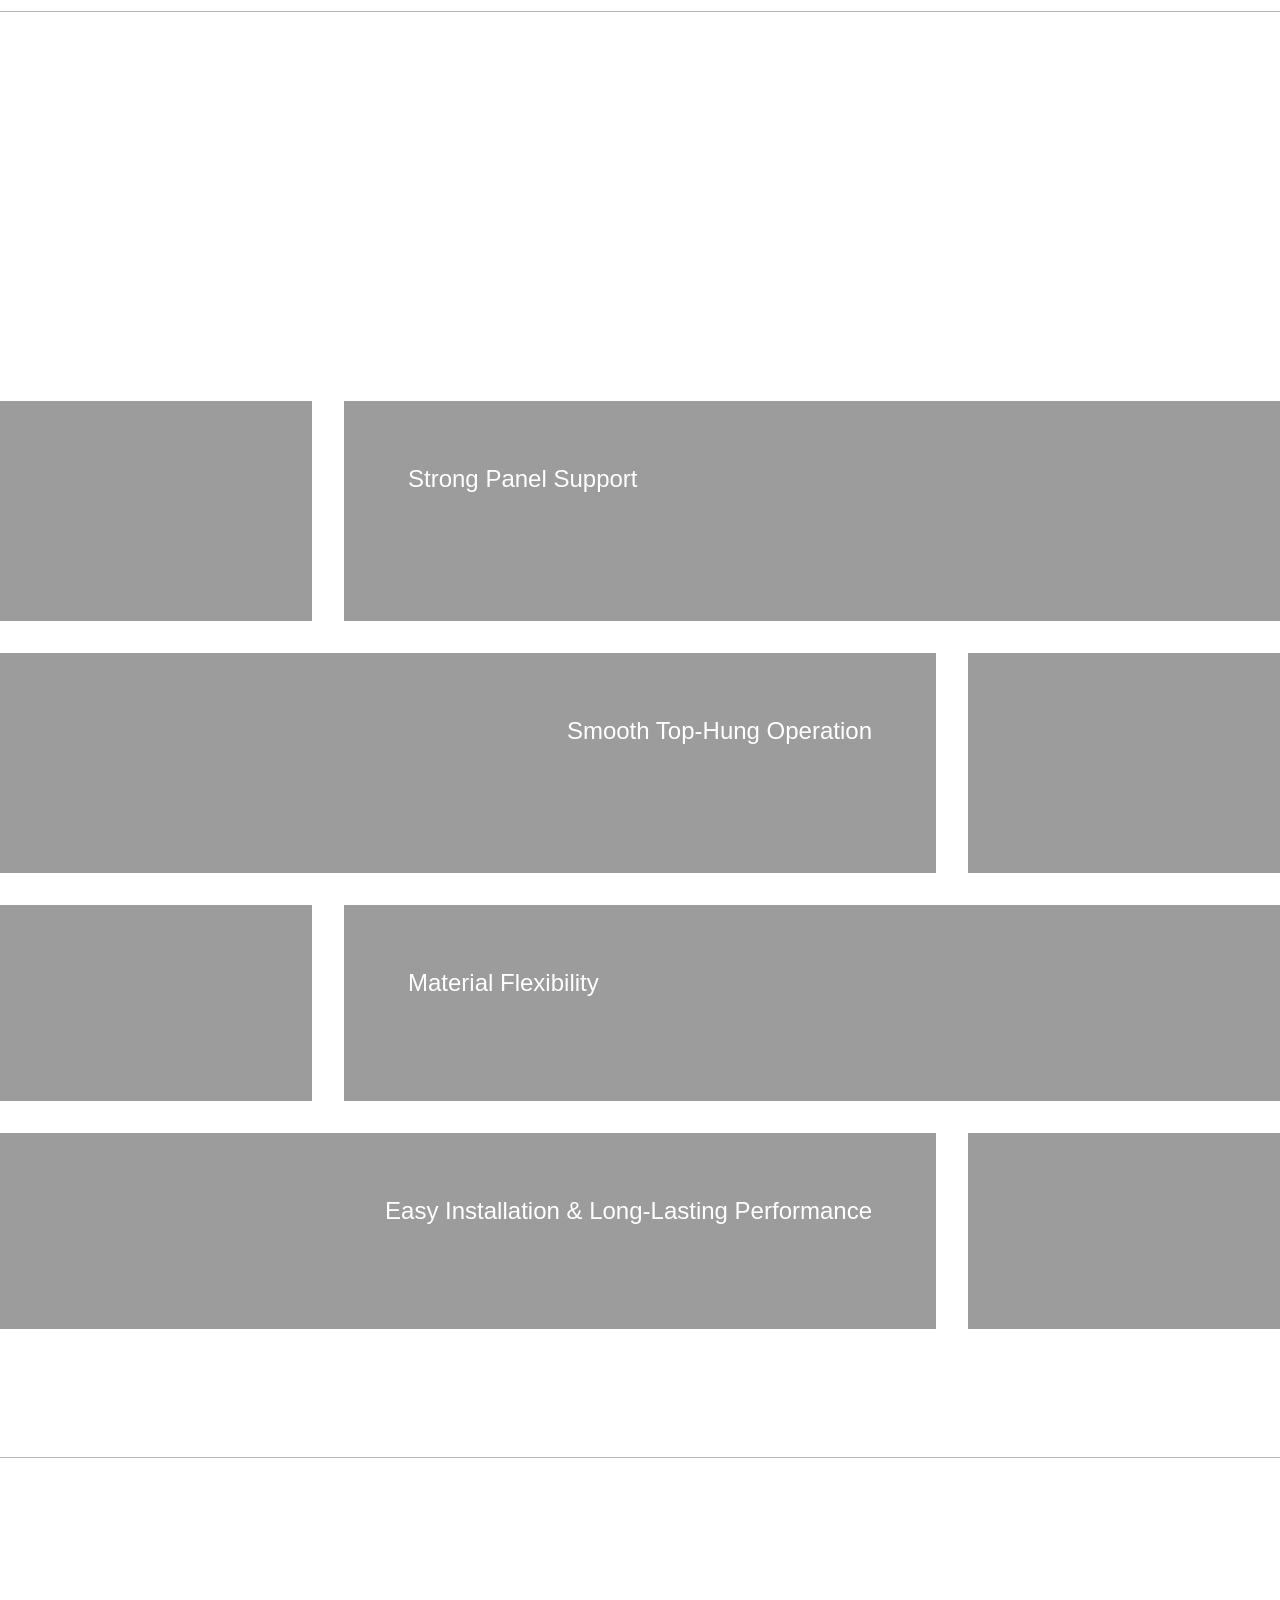
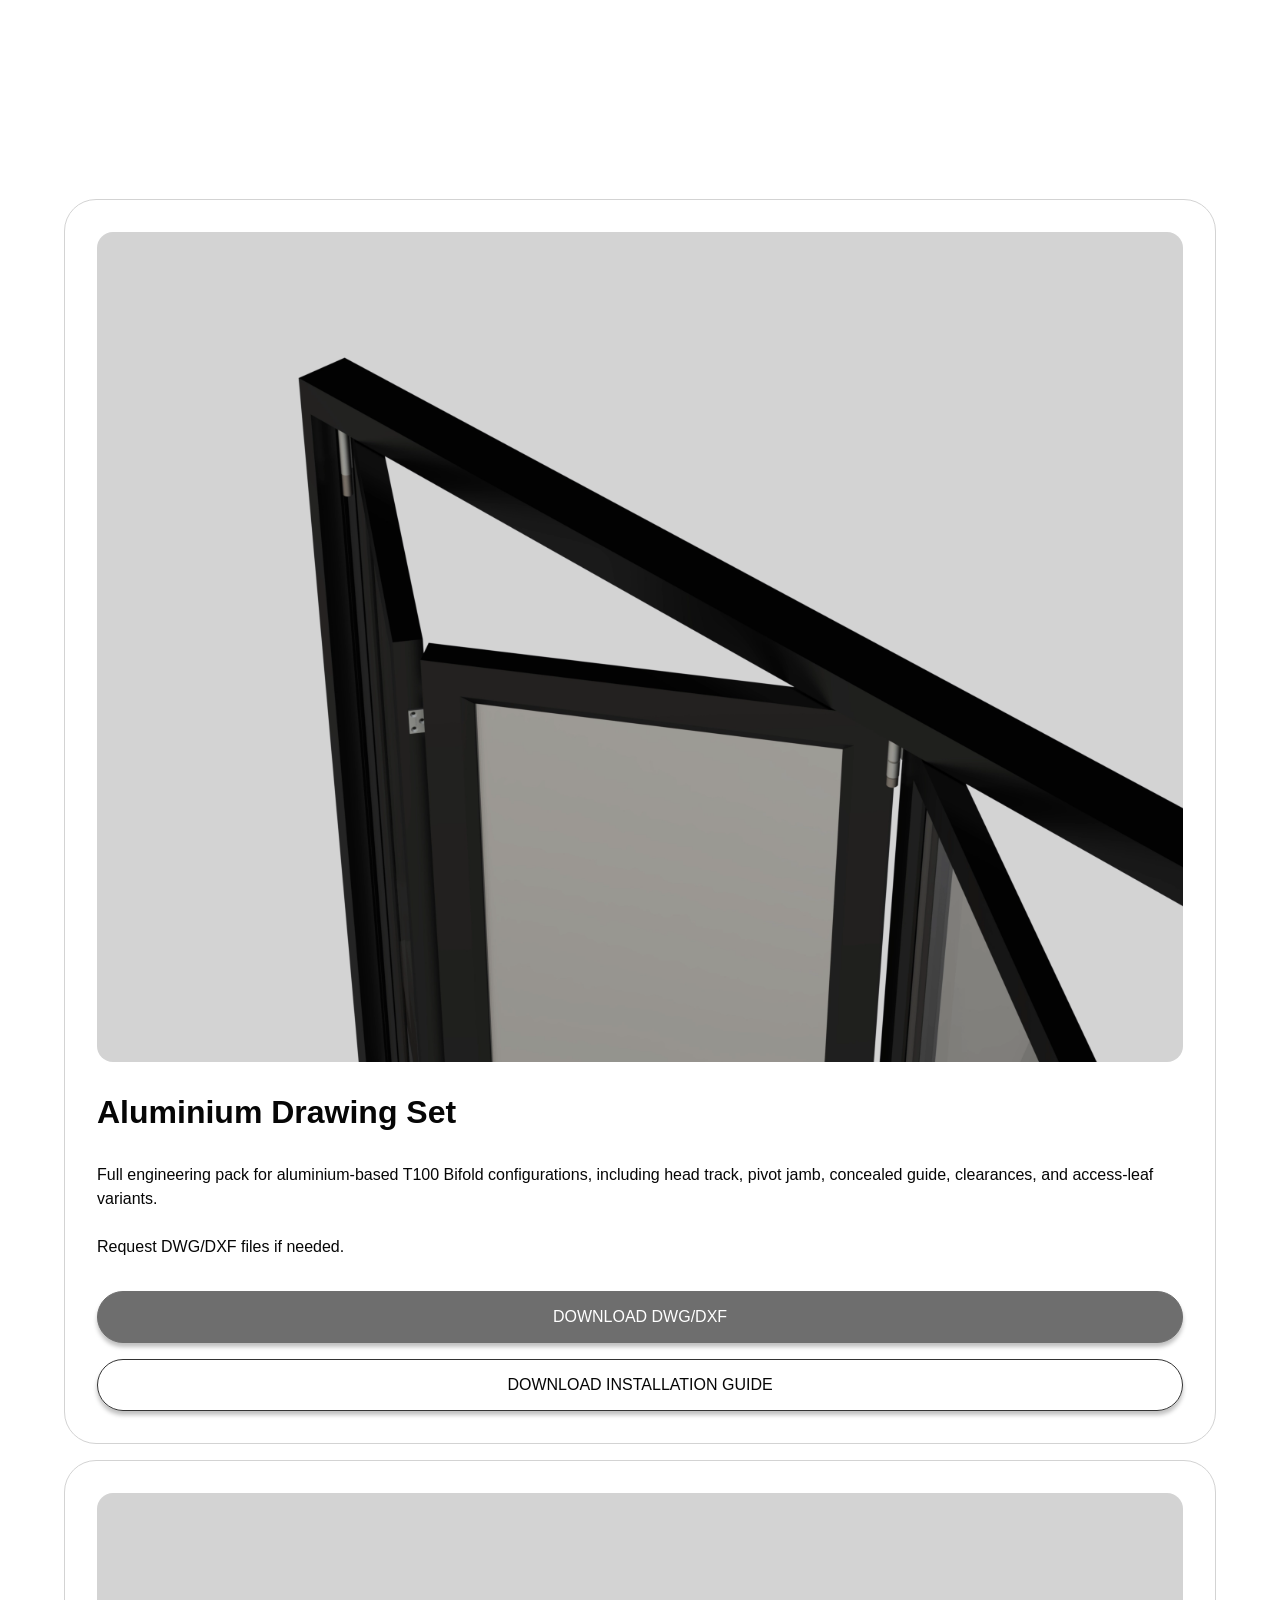
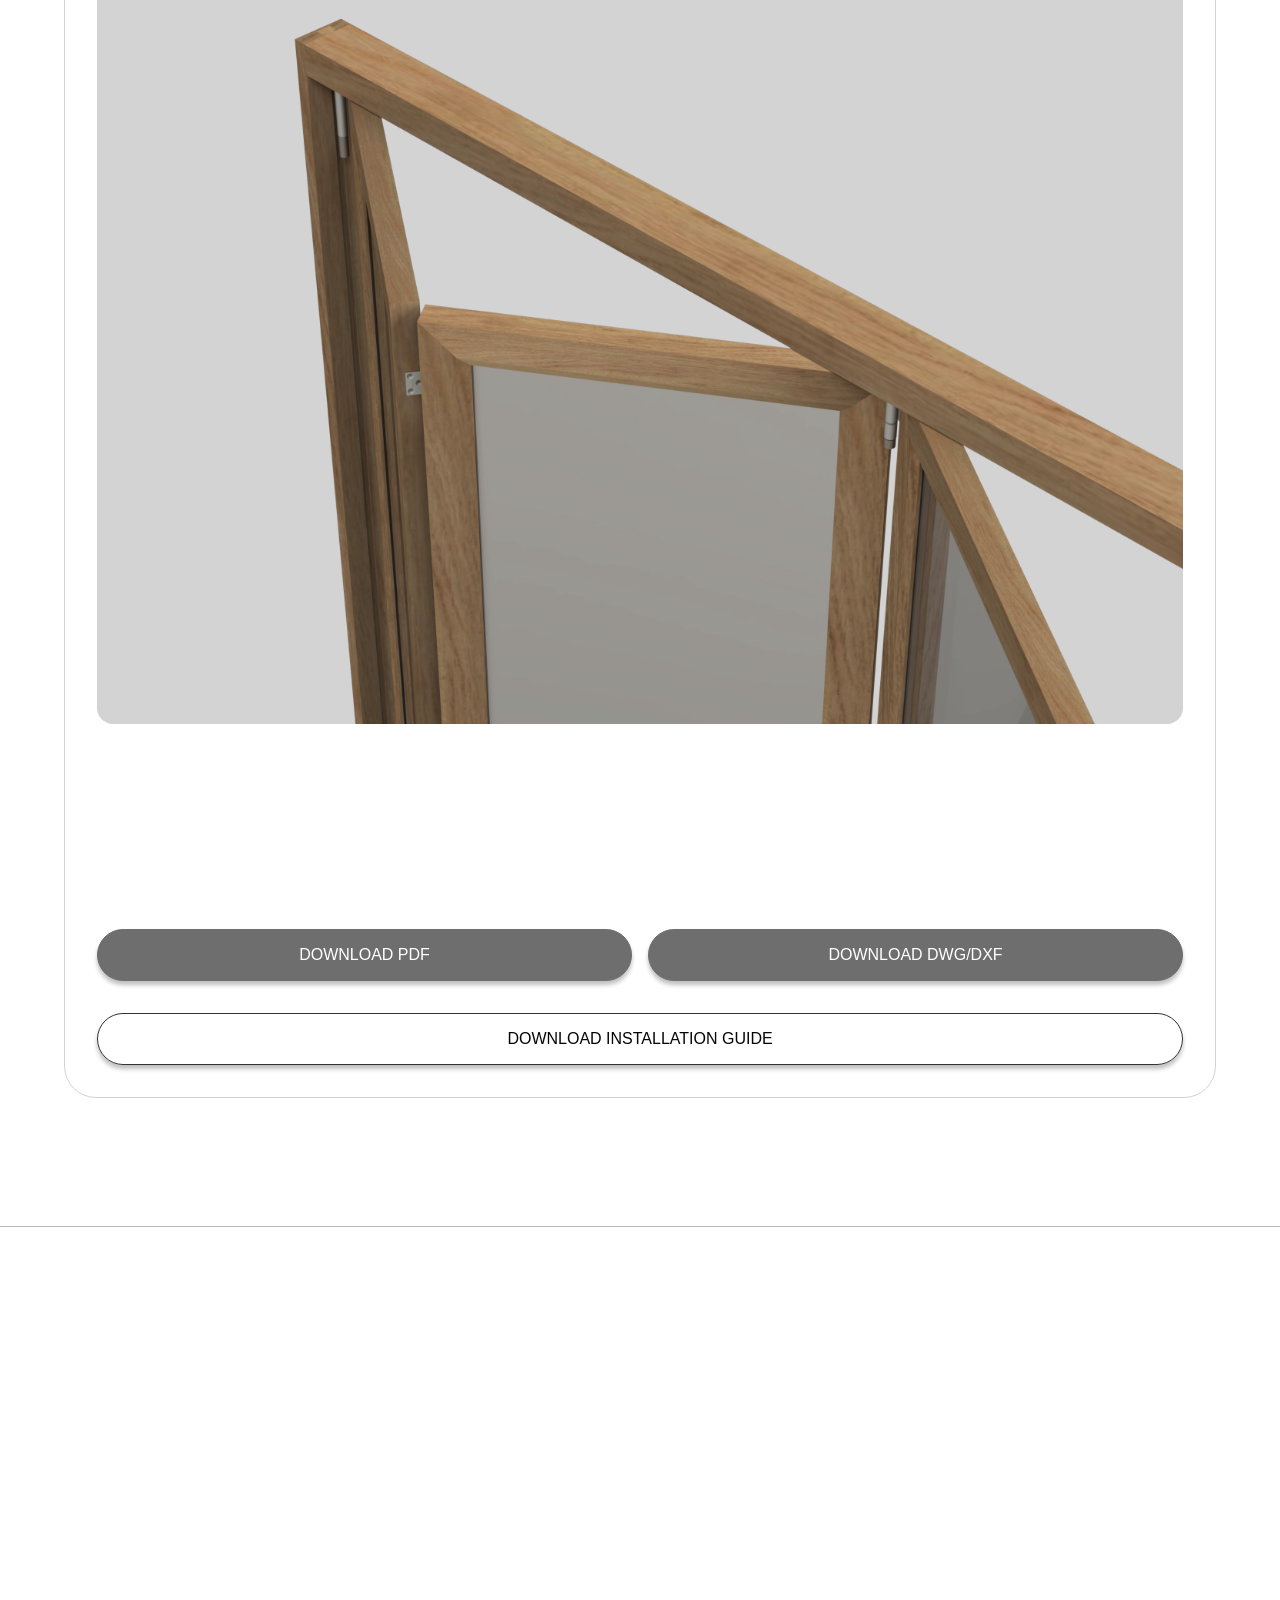
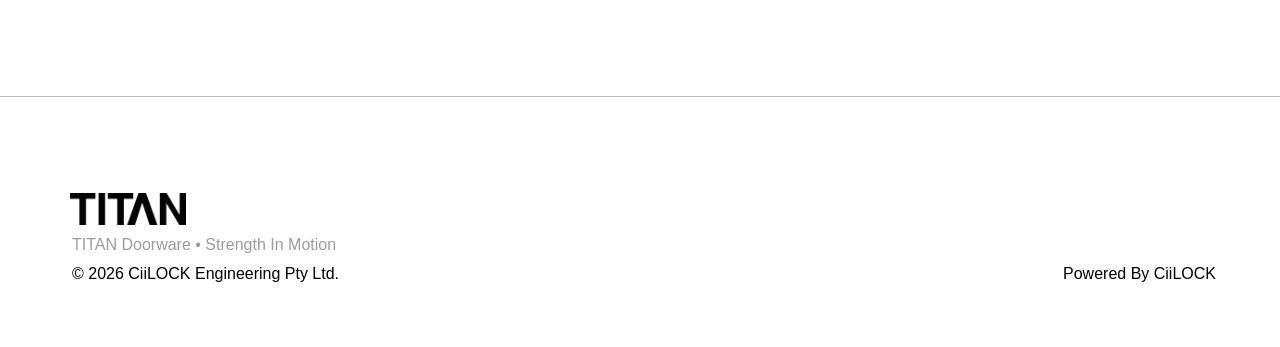
==== commit 2ef7ebf2: "started responsive design" ====
--- a/a100-bifolds.html
+++ b/a100-bifolds.html
@@ -45,7 +45,7 @@
                             </ul>
                         </div>
                         <div class="row">
-                            <a href="index.html"><div class="logo"></div></a>
+                            <a href="index.html"><div class="logo margin-vert-small"></div></a>
                             <div class="hamburger-dropdown"></div>
                         </div>
                     </div>
@@ -58,7 +58,7 @@
             <div class="container content-space">
                 <div class="dual-grid gap-4">
 
-                    <div>
+                    <div class="navbar">
                         <ul>
                             <li data-preview="one"><a href="t100-bifolds.html">T100 Bifolds</a></li>
                             <li data-preview="two"><a href="a100-bifolds.html">A100 Bifolds</a></li>
@@ -159,34 +159,34 @@
                 </div>
                 <div class="three-col-grid max-800 margin-top-2">
                     <div class="box point col">
-                        <div class="icon ruler"></div>
-                        <h4>Architectural Precision</h4>
-                        <p class="para">Engineered for perfect alignment and operation.</p>
-                    </div>
-                    <div class="box point col">
-                        <div class="icon boat"></div>
-                        <h4>Coastal Life</h4>
-                        <p class="para">Built to resist corrosion in harsh seaside environments.</p>
-                    </div>
-                    <div class="box point col">
-                        <div class="icon aesthetic"></div>
-                        <h4>Minimalist Aesthetics</h4>
-                        <p class="para">Sleek, simple designs for modern spaces.</p>
+                        <div class="icon weight dark"></div>
+                        <h4>100kg Panel Capacity</h4>
+                        <p class="para">Safely supports panels weighing up to 100kg, for strong and reliable installations.</p>
+                    </div>
+                    <div class="box point col">
+                        <div class="icon top-hung"></div>
+                        <h4>Top-Hung System</h4>
+                        <p class="para">Eliminates the need for floor tracks, providing a cleaner appearance and smoother operation.</p>
+                    </div>
+                    <div class="box point col">
+                        <div class="icon material dark"></div>
+                        <h4>Material Versatility</h4>
+                        <p class="para">Designed for both timber and aluminium doors, ideal for various project types.</p>
                     </div>
                     <div class="box point col">
                         <div class="icon tool"></div>
-                        <h4>Premium Materials</h4>
-                        <p class="para">Made with high-quality, durable components.</p>
-                    </div>
-                    <div class="box point col">
-                        <div class="icon builder"></div>
-                        <h4>Trusted By Architects</h4>
-                        <p class="para">Preferred by professionals for reliability and style.</p>
-                    </div>
-                    <div class="box point col">
-                        <div class="icon roller"></div>
-                        <h4>Enduring Performance</h4>
-                        <p class="para">Designed for lasting durability and performance.</p>
+                        <h4>Easy Installation</h4>
+                        <p class="para">Pre-engineered for straightforward setup, saving time for installers and builders.</p>
+                    </div>
+                    <div class="box point col">
+                        <div class="icon fold"></div>
+                        <h4>Smooth Folding Action</h4>
+                        <p class="para">Precision rollers ensure quiet, effortless motion on every panel fold.</p>
+                    </div>
+                    <div class="box point col">
+                        <div class="icon durable"></div>
+                        <h4>Durability</h4>
+                        <p class="para">Constructed from high-quality, corrosion-resistant materials for lasting performance.</p>
                     </div>
                 </div>
             </div>
@@ -197,42 +197,11 @@
 
         <section class="products">
             <div class="container content-space margin-vert-big">
-                <div class="column half">
+                <div class="column product-cta a100 text-center">
                         <h1 class="heading">A100 Bifolds Products</h1>
-                        <p class="para">Our TITAN products combine durable engineering with contemporary style, offering dependable solutions for both residential and commercial spaces. Each item is crafted to enhance performance and complement modern environments.</p>
-                    </div>
-                <div class="three-col-grid">
-                    <div class="product top-pivot">
-                        <div class="base dark">
-                            <h4>Top Pivot Set</h4>
-                        </div>
-                    </div>
-                    <div class="product bottom-pivot">
-                        <div class="base dark">
-                            <h4>Bottom Pivot Set</h4>
-                        </div>
-                    </div>
-                    <div class="product twin-point">
-                        <div class="base dark">
-                            <h4>Twin Point Lock Set</h4>
-                        </div>
-                    </div>
-                    <div class="product centreline-hinge">
-                        <div class="base dark">
-                            <h4>Hinges</h4>
-                        </div>
-                    </div>
-                    <div class="product end-carrier">
-                        <div class="base dark">
-                            <h4>End Carrier Set</h4>
-                        </div>
-                    </div>
-                    <div class="product end-carrier">
-                        <div class="base dark">
-                            <h4>End Carrier Set</h4>
-                        </div>
-                    </div>
-                </div>
+                        <p class="para half">Our TITAN products combine durable engineering with contemporary style, offering dependable solutions for both residential and commercial spaces. Each item is crafted to enhance performance and complement modern environments.</p>
+                        <a href="titan-doorware.html" class="btn filled">Go To Products</a>
+                    </div>
             </div>
         </section>
 
@@ -247,34 +216,34 @@
                     </div>
                 </div>
             </div>
-            <div class="right dom-grid">
-                <div class="sect-1"></div>
-                <div class="sect-2">
-                    <h2>Title</h2>
-                    <p class="para">Lorem ipsum dolor sit amet, consectetur adipiscing elit, sed do eiusmod tempor incididunt ut labore et dolore magna aliqua.</p>
-                </div>
-            </div>
-            <div class="left dom-grid margin-top-2">
-                <div class="sect-1">
-                    <h2>Title</h2>
-                    <p class="para">Lorem ipsum dolor sit amet, consectetur adipiscing elit, sed do eiusmod tempor incididunt ut labore et dolore magna aliqua.</p>
-                </div>
-                <div class="sect-2"></div>
-            </div>
-            <div class="right dom-grid margin-top-2">
-                <div class="sect-1"></div>
-                <div class="sect-2">
-                    <h2>Title</h2>
-                    <p class="para">Lorem ipsum dolor sit amet, consectetur adipiscing elit, sed do eiusmod tempor incididunt ut labore et dolore magna aliqua.</p>
-                </div>
-            </div>
-            <div class="left dom-grid margin-top-2 margin-bot-8">
-                <div class="sect-1">
-                    <h2>Title</h2>
-                    <p class="para">Lorem ipsum dolor sit amet, consectetur adipiscing elit, sed do eiusmod tempor incididunt ut labore et dolore magna aliqua.</p>
-                </div>
-                <div class="sect-2"></div>
-            </div>
+                <div class="right dom-grid">
+                    <div class="sect-1"></div>
+                    <div class="sect-2">
+                        <h2>Strong Panel Support</h2>
+                        <p class="para">A100 Bifold is engineered to support panels weighing up to 100kg, offering stability and strength for medium to large doors.</p>
+                    </div>
+                </div>
+                <div class="left dom-grid margin-top-2">
+                    <div class="sect-1">
+                        <h2>Smooth Top-Hung Operation</h2>
+                        <p class="para">The top-hung design allows for effortless, quiet folding and eliminates the need for floor tracks, enhancing aesthetics and usability.</p>
+                    </div>
+                    <div class="sect-2"></div>
+                </div>
+                <div class="right dom-grid margin-top-2">
+                    <div class="sect-1"></div>
+                    <div class="sect-2">
+                        <h2>Material Flexibility</h2>
+                        <p class="para">Compatible with both timber and aluminium doors, making it a versatile choice for a wide range of applications.</p>
+                    </div>
+                </div>
+                <div class="left dom-grid margin-top-2 margin-bot-8">
+                    <div class="sect-1">
+                        <h2>Easy Installation & Long-Lasting Performance</h2>
+                        <p class="para">Designed for straightforward installation and crafted from corrosion-resistant materials for reliable, enduring use.</p>
+                    </div>
+                    <div class="sect-2"></div>
+                </div>
         </section>
 
         <div class="line dark"></div>
@@ -284,28 +253,27 @@
                 <div class="flex-column center">
                     <div class="column text-center max-800">
                         <h1 class="heading">System Drawings</h1>
-                        <p class="para">Explore the system drawings for A100 Bifolds to gain detailed insight into their engineering and installation. These comprehensive diagrams illustrate the key components, layout options, and integration points, making it easier for architects, builders, and installers to plan, specify, and execute high-quality bifold door solutions with confidence</p>
+                        <p class="para">Explore the system drawings for T100 Bifolds to gain detailed insight into their engineering and installation. These comprehensive diagrams illustrate the key components, layout options, and integration points, making it easier for architects, builders, and installers to plan, specify, and execute high-quality bifold door solutions with confidence.</p>
                     </div>
                     <div class="dual-grid margin-top-4">
                         <div class="drawings">
                             <div class="view aluminium"></div>
                             <h1 class="heading">Aluminium Drawing Set</h1>
-                            <p class="para">Full engineering pack for aluminium-based A100 Bifold configurations, including head track, pivot jamb, concealed guide, clearances, and access-leaf variants. <br><br>Request DWG/DXF files if needed.</p>
-                            <div class="btn-container">
-                                <button class="btn filled">DOWNLOAD PDF</button>
-                                <button class="btn filled">DOWNLOAD DWG/DXF</button>
-                            </div>
-                            <button class="btn width-100 dark-text">DOWNLOAD INSTALLATION GUIDE</button>
+                            <p class="para">Full engineering pack for aluminium-based T100 Bifold configurations, including head track, pivot jamb, concealed guide, clearances, and access-leaf variants. <br><br>Request DWG/DXF files if needed.</p>
+                            <div class="btn-container column">
+                            <a download="dxf-dwg/Aluminium_DWG.zip" class="btn filled">DOWNLOAD DWG/DXF</a>
+                            <a download="pdf/Install.pdf" class="btn dark-text">DOWNLOAD INSTALLATION GUIDE</a>
+                            </div>
                         </div>
                         <div class="drawings">
                             <div class="view timber"></div>
                             <h1 class="heading">Timber Drawing Set</h1>
                             <p class="para">Detailed design information for timber configurations, including head track, pivot jamb, concealed guide, clearances, and access-leaf variants. <br><br>Request DWG/DXF files if needed.</p>
                             <div class="btn-container">
-                                <button class="btn filled">DOWNLOAD PDF</button>
-                                <button class="btn filled">DOWNLOAD DWG/DXF</button>
-                            </div>
-                            <button class="btn width-100 dark-text">DOWNLOAD INSTALLATION GUIDE</button>
+                                <a download="pdf/Timber System Drawings.pdf" class="btn filled">DOWNLOAD PDF</a>
+                                <a download="dxf-dwg/Timber System Drawings.DXF" class="btn filled">DOWNLOAD DWG/DXF</a>
+                            </div>
+                            <a download="pdf/Install.pdf" class="btn width-100 dark-text">DOWNLOAD INSTALLATION GUIDE</a>
                         </div>
                     </div>
                 </div>
@@ -316,7 +284,13 @@
 
         <section class="hardware-configurator">
             <div class="container content-space margin-vert-big">
-                
+               <div class="column half">
+                        <h1 class="heading">T100 Bifolds Hardware Configurator</h1>
+                        <p class="para">The T100 Bifolds Hardware Configurator makes it easy to select the ideal hardware combination for your specific project. Simply specify your panel materials, sizes, and layout preferences to generate a tailored hardware list, ensuring seamless integration and reliable performance for every installation.</p>
+                </div> 
+                <div class="config">
+                    
+                </div>
             </div>
         </section>
 
--- a/css/font.css
+++ b/css/font.css
@@ -127,7 +127,7 @@
 section.products h3,
 section.products h4,
 section.grey p {
-    color: #060606;
+    color: #ffffff;
 }
 
 section.hardware-configurator p,
@@ -179,7 +179,7 @@
 }
 
 .dark-text {
-    color: #060606;
+    color: #060606 !important;
 }
 
 .text-start {
--- a/css/nav.css
+++ b/css/nav.css
@@ -183,4 +183,18 @@
 .dropdown-menu ul li:hover a {
     transform: translateX(10px);
     color: #888888;
+}
+
+@media screen and (max-width: 1080px) {
+    .navbar {
+        display: none;
+    }
+}
+
+@media screen and (max-width: 700px) {
+    footer .powered-by {
+        text-align: start;
+        padding-left: 0.5rem;
+        margin-top: 2rem;
+    }
 }
--- a/css/flex.css
+++ b/css/flex.css
@@ -41,4 +41,27 @@
 
 .dual-grid.align-items-start {
     align-items:flex-start;
-}+}
+
+.btn.hidden-800 {
+    display: none;
+}
+
+@media screen and (max-width: 1120px) {
+    .row.top-text {
+        flex-flow: column;
+        gap: 2rem;
+    }
+}
+
+@media screen and (max-width: 800px) {
+    .btn.hidden-800 {
+    display: flex;
+}
+}
+
+@media screen and (max-width: 700px) {
+    .flex-row {
+        flex-flow: column;
+    }
+}
--- a/css/hero.css
+++ b/css/hero.css
@@ -166,7 +166,7 @@
 
 .img-top-left {
   position: absolute;
-  top: -50.5%;
+  top: -45.5%;
   right: 7%;
   rotate: 25deg;
   width: 35%;
@@ -176,7 +176,7 @@
 
 .img-bottom-right {
   position: absolute;
-  top: -55%;
+  top: -45%;
   right: 20%;
   rotate: -25deg;
   width: 20%;
@@ -203,4 +203,36 @@
     opacity: 1;
     transform: scale(1);
   }
+}
+
+@media screen and (max-width: 1500px) {
+    .img-bottom-right {
+        top: -148%;
+        right: 25%;
+    }
+    .img-top-left {
+        top: -38.5%;
+        right: 1%;
+    }
+}
+
+@media screen and (max-width: 1120px) {
+    .big-logo {
+        max-width: 400px;
+    }
+    .hero.index-pg.content {
+        gap: 4rem;
+    }
+    .dropdown {
+        width: 50%;
+    }
+}
+
+@media screen and (max-width: 900px) {
+    .image-container {
+        display: none;
+    }
+    .dropdown {
+        width: 100%;
+    }
 }
--- a/css/line.css
+++ b/css/line.css
@@ -55,4 +55,10 @@
     opacity: 1;
     transform: translateY(0);
     transition-delay: 0.2s;
+}
+
+@media screen and (max-width: 1365px) {
+    .separator.hidden-1365 {
+        display: none;
+    }
 }
--- a/css/spacing.css
+++ b/css/spacing.css
@@ -71,4 +71,10 @@
 
 .space-between {
     justify-content: space-between;
+}
+
+@media screen and (max-width: 700px) {
+    .padding-right-4 {
+        padding-right: 0;
+    }
 }
--- a/css/grid.css
+++ b/css/grid.css
@@ -88,9 +88,46 @@
 }
 
 .grid-item {
-  background-color: #f0f0f0;
-  border-radius: 12px;
-  border: 1px solid #e0e0e0;
+    background-color: #b9b9b9;
+    border-radius: 12px;
+    border: 1px solid #e0e0e0;
+    padding: 2rem;
+    background-size: cover;
+    background-position: center;
+    position: relative;
+    z-index: 1;
+}
+
+.grid-item::before {
+    content: "";
+    position: absolute;
+    top: 0;
+    left: 0;
+    width: 100%;
+    height: 100%;
+    background-color: rgba(0, 0, 0, 0.3);
+    border-radius: 12px;
+    z-index: -1;
+}
+
+.grid-item.one {
+    background-image: url(../images/projects/poolhouse.webp);
+}
+
+.grid-item.two {
+    background-image: url(../images/projects/3panel1.webp);
+}
+
+.grid-item.three {
+    background-image: url(../images/projects/drouin.webp);
+}
+
+.grid-item.four {
+    background-image: url(../images/projects/3b3panel.webp);
+}
+
+.grid-item.five {
+    background-image: url(../images/projects/surrey.webp);
 }
 
 .col-span-2 {
@@ -107,4 +144,49 @@
 
 .row-span-1 {
   grid-row: span 1;
+}
+
+@media screen and (max-width: 1365px) {
+  .dual-grid {
+    grid-template-columns: 1fr;
+  }
+  .four-grid {
+    grid-template-columns: repeat(2,1fr);
+  }
+}
+
+@media screen and (max-width: 1100px) {
+  .half {
+    width: 100%;
+  }
+}
+
+@media screen and (max-width: 900px) {
+  .three-col-grid {
+    grid-template-columns: 1fr 1fr;
+  }
+}
+
+@media screen and (max-width: 800px) {
+  .three-col-grid.index {
+    grid-template-columns: 1fr;
+  }
+  .product.empty {
+    display: none;
+  }
+}
+
+@media screen and (max-width: 700px) {
+  .dual-col-grid {
+    grid-template-columns: 1fr;
+  }
+  .four-grid {
+    grid-template-columns: 1fr;
+  }
+}
+
+@media screen and (max-width: 600px) {
+  .three-col-grid {
+    grid-template-columns: 1fr;
+  }
 }
--- a/css/content.css
+++ b/css/content.css
@@ -64,6 +64,10 @@
     background-image: url(../images/icons/weight.webp);
 }
 
+.icon.weight.dark {
+    background-image: url(../images/icons/weight-dark.webp);
+}
+
 .icon.cycle {
     background-image: url(../images/icons/cycle.webp);
 }
@@ -104,12 +108,44 @@
     background-image: url(../images/icons/push.webp);
 }
 
+.icon.push.dark {
+    background-image: url(../images/icons/push-dark.webp);
+}
+
 .icon.material {
     background-image: url(../images/icons/material.webp);
 }
 
+.icon.material.dark {
+    background-image: url(../images/icons/material-dark.webp);
+}
+
 .icon.versatile {
     background-image: url(../images/icons/versatile.webp);
+}
+
+.icon.building {
+    background-image: url(../images/icons/building.webp);
+}
+
+.icon.top-hung {
+    background-image: url(../images/icons/top-hung.webp);
+}
+
+.icon.top-hung {
+    background-image: url(../images/icons/top-hung.webp);
+}
+
+.icon.fold {
+    background-image: url(../images/icons/fold.webp);
+}
+
+.icon.weather {
+    background-image: url(../images/icons/weather.webp);
+}
+
+.icon.durable {
+    background-image: url(../images/icons/durable.webp);
 }
 
 .point {
@@ -146,11 +182,11 @@
 .box {
     border: 1px solid #dadada;
     padding: 1rem;
+    background-color: #eeeeee25;
+    display: flex;
+    flex-flow: column;
+    gap: 0.5rem;
     aspect-ratio: 1/1;
-    background-color: #eeeeee25;
-    display: flex;
-    flex-flow: column;
-    gap: 0.5rem;
 }
 
 .box .icon, 
@@ -189,6 +225,17 @@
 
 .box.rounded {
     border-radius: 2rem;
+    background-size: contain;
+    background-repeat: no-repeat;
+    background-position: center;
+}
+
+.box.rounded.one {
+    background-image: url(../images/hero/display1.webp);
+}
+
+.box.rounded.two {
+    background-image: url(../images/hero/display2.webp);
 }
 
 .product {
@@ -295,6 +342,14 @@
     padding: 4rem;
     box-sizing: border-box;
     background-color: #9c9c9c;
+    display: flex;
+    flex-flow: column;
+    gap: 1rem;
+}
+
+.left.dom-grid .sect-1,
+.left.dom-grid .sect-2 {
+    align-items: flex-end;
 }
 
 .drawings {
@@ -417,3 +472,97 @@
 .content.dark-grey {
     background-color: #414141ce;
 }
+
+.product-cta {
+    display: flex;
+    flex-flow: column;
+    position: relative;
+    padding: 4rem;
+    background-color: #d3d3d357;
+    border-radius: 4rem;
+    min-height: 300px;
+    align-items: center;
+    justify-content: center;
+    box-shadow: 0px 8px 8px rgba(0, 0, 0, 0.25);
+    color: #fff;    background-position: center;
+    background-size: cover;
+    background-repeat: no-repeat;
+    z-index: 1;
+}
+
+.product-cta.t100 {
+    background-image: url(../images/systems/t100.webp);
+}
+
+.product-cta.t350{
+    background-image: url(../images/systems/t350.webp);
+}
+
+.product-cta.a100{
+    background-image: url(../images/systems/a100.webp);
+}
+
+.product-cta > * {
+    position: relative;
+    z-index: 2;
+}
+
+.product-cta::before {
+    content: "";
+    position: absolute;
+    top: 0;
+    left: 0;
+    width: 100%;
+    height: 100%;
+    background: rgba(8, 8, 8, 0.4);
+    border-radius: 4rem;
+    pointer-events: none;
+    z-index: 1;
+}
+
+@media screen and (max-width: 1500px) {
+    .dark-grey {
+        justify-content: flex-start;
+        justify-self: flex-start;
+        width: 100%;
+        padding-left: 2rem;
+        text-align: left;
+    }
+    section.grey {
+        justify-content: start;
+        width: 100%;
+        height: auto;
+        padding: 2rem 0;
+    }
+    section.grey .dual-grid {
+        padding: 2rem 4rem;
+        width: auto;
+    }
+}
+
+@media screen and (max-width: 1365px) {
+  .fact {
+    height: fit-content;
+    aspect-ratio: unset;
+    padding-bottom: 2rem;
+  }
+  .fact::before {
+    content: '';
+    position: absolute;
+    bottom: 0;
+    left: 0;
+    width: 100%;
+    height: 1px;
+    background: linear-gradient(to right, #060606 0%, #fff 20%, #fff 80%, #060606 100%);
+    pointer-events: none;
+    }
+    .fact:last-child::after {
+    display: flex;
+    }
+}
+
+@media screen and (max-width: 700px) {
+    .info .dual-grid .square {
+        order: -1;
+    }
+}
--- a/css/button.css
+++ b/css/button.css
@@ -2,7 +2,7 @@
     color: #ffffff;
     background-color: transparent;
     border: 1px solid #6e6e6e;
-    padding: 1.5rem 3rem;
+    padding: 1rem 3rem;
     border-radius: 0.5rem;
     cursor: pointer;
     border-radius: 4rem;
@@ -13,6 +13,7 @@
     gap: 1rem;
     box-shadow: 0px 4px 4px rgba(0, 0, 0, 0.25);
     transition: background-color 0.2s ease-in-out;
+    box-sizing: border-box;
 }
 
 .btn:hover {
@@ -25,7 +26,12 @@
     gap: 1rem;
 }
 
-.btn-container button {
+.btn-container.column { 
+    grid-template-columns: 1fr;
+}
+
+.btn-container button,
+.btn-container a {
     width: 100%;
     align-items: center;
     justify-content: center;
@@ -59,17 +65,18 @@
 }
 
 .circle {
-    border-radius: 100%;
+    border-radius: 50%;
     display: flex;
     align-items: center;
     justify-content: center;
-    padding: 1rem 2.5rem;
+    padding: 3rem;
     background-color: transparent;
     border: 1px solid #6e6e6e;
     aspect-ratio: 1/1;
     color: #ffffff;
     font-size: 2em;
     font-weight: 400;
+    box-sizing: border-box;
 }
 
 .btn.filled.light {
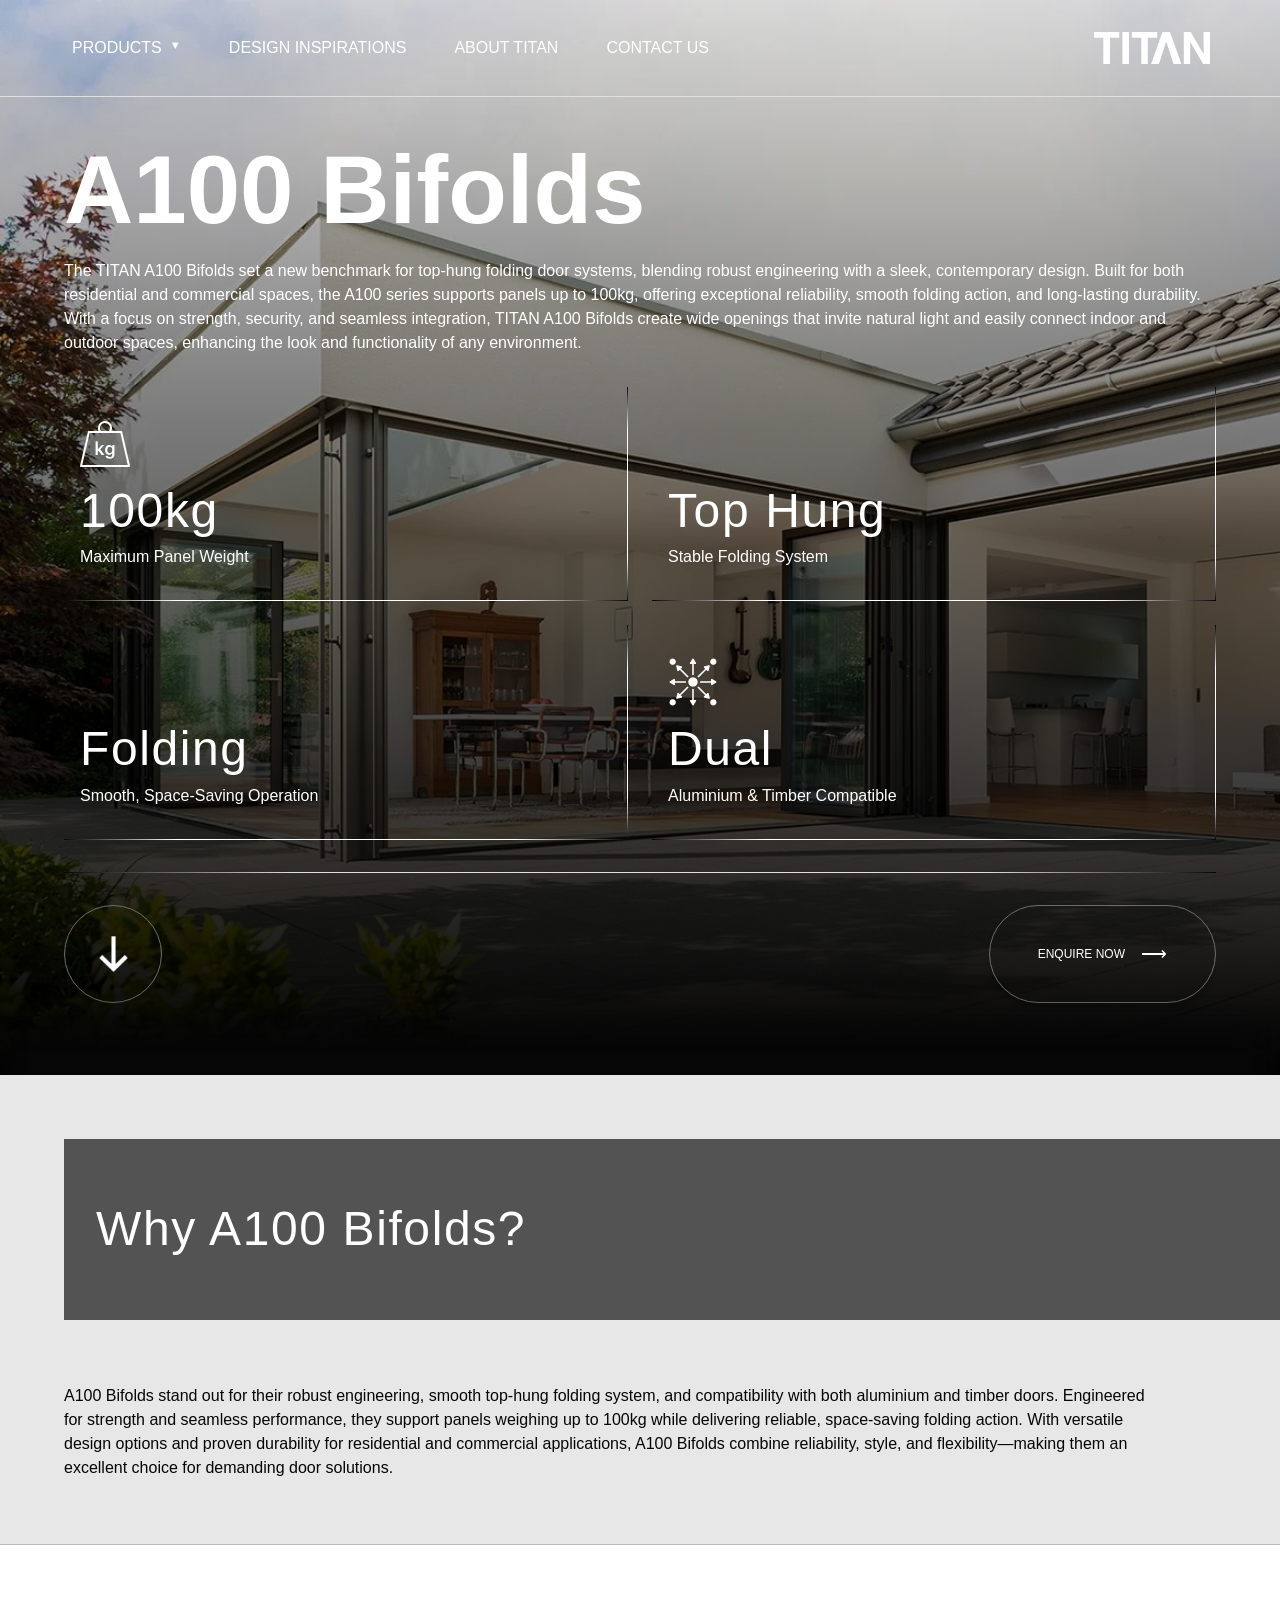
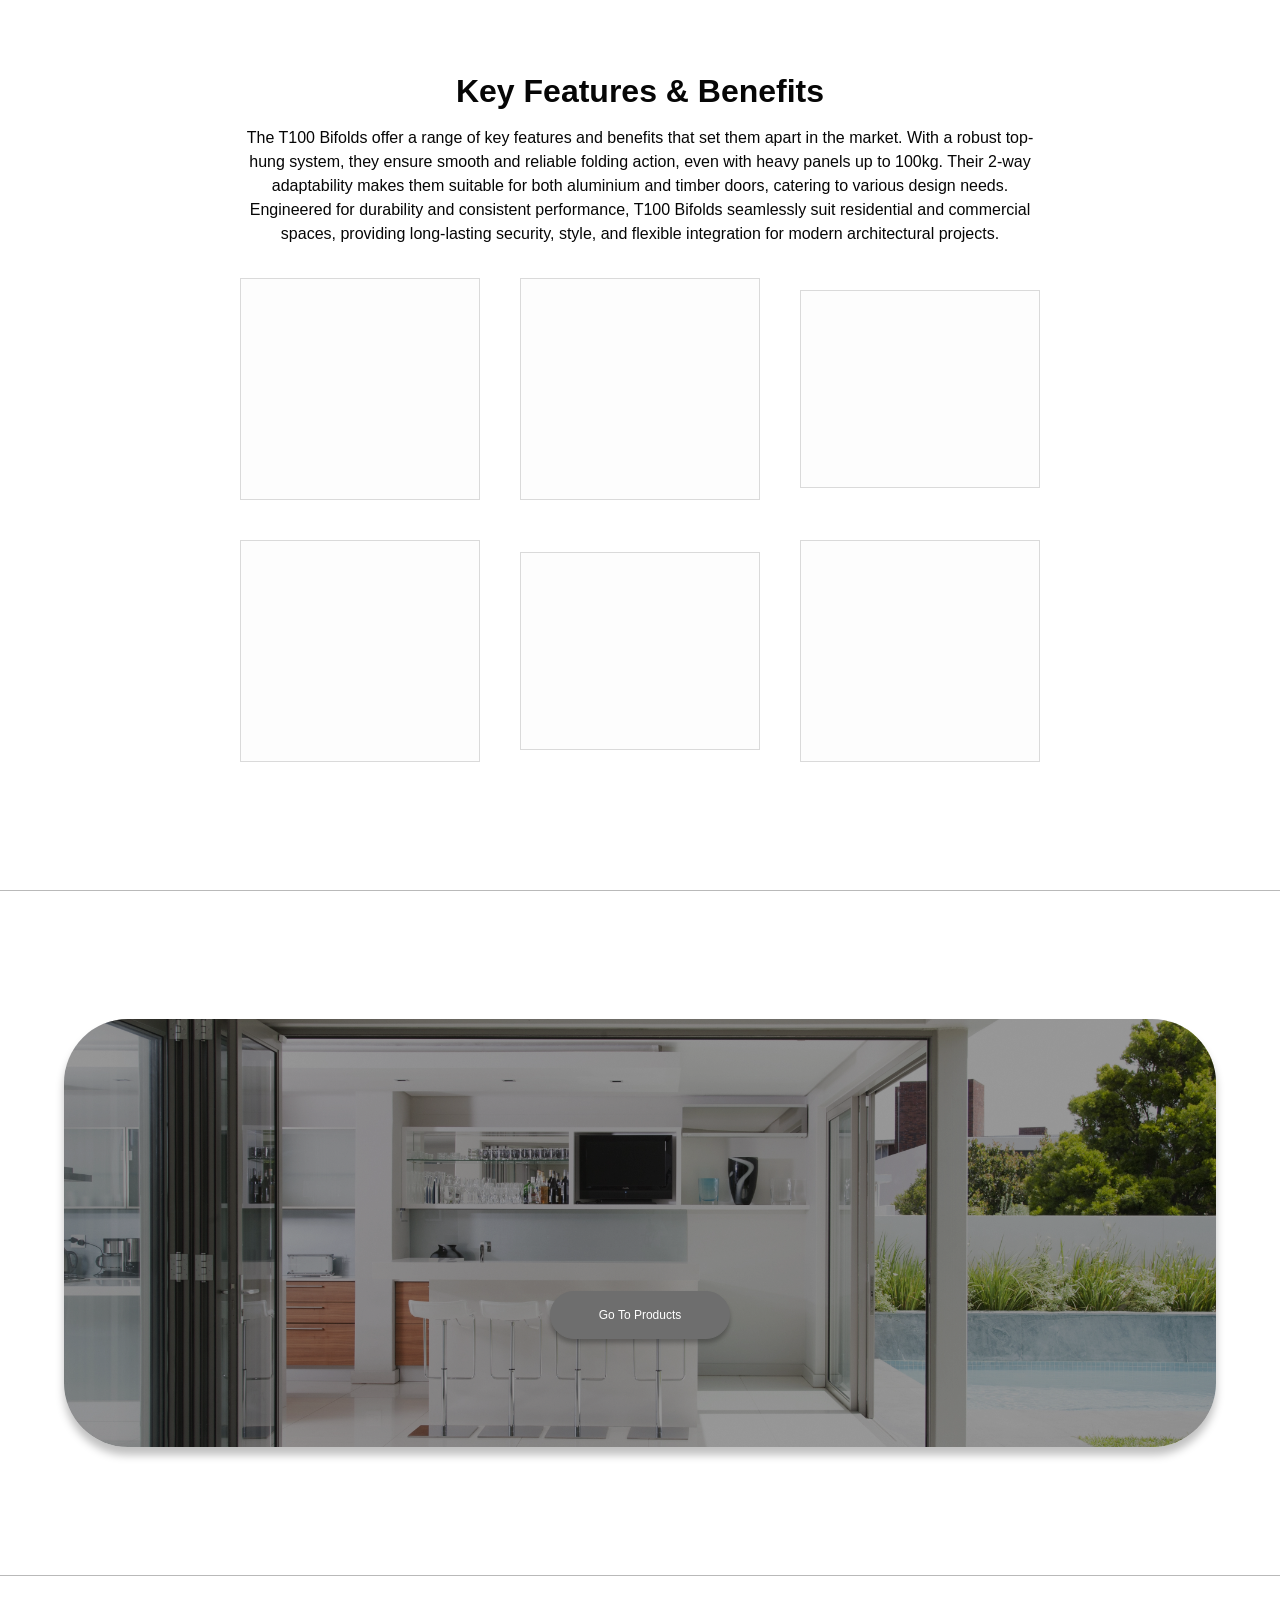
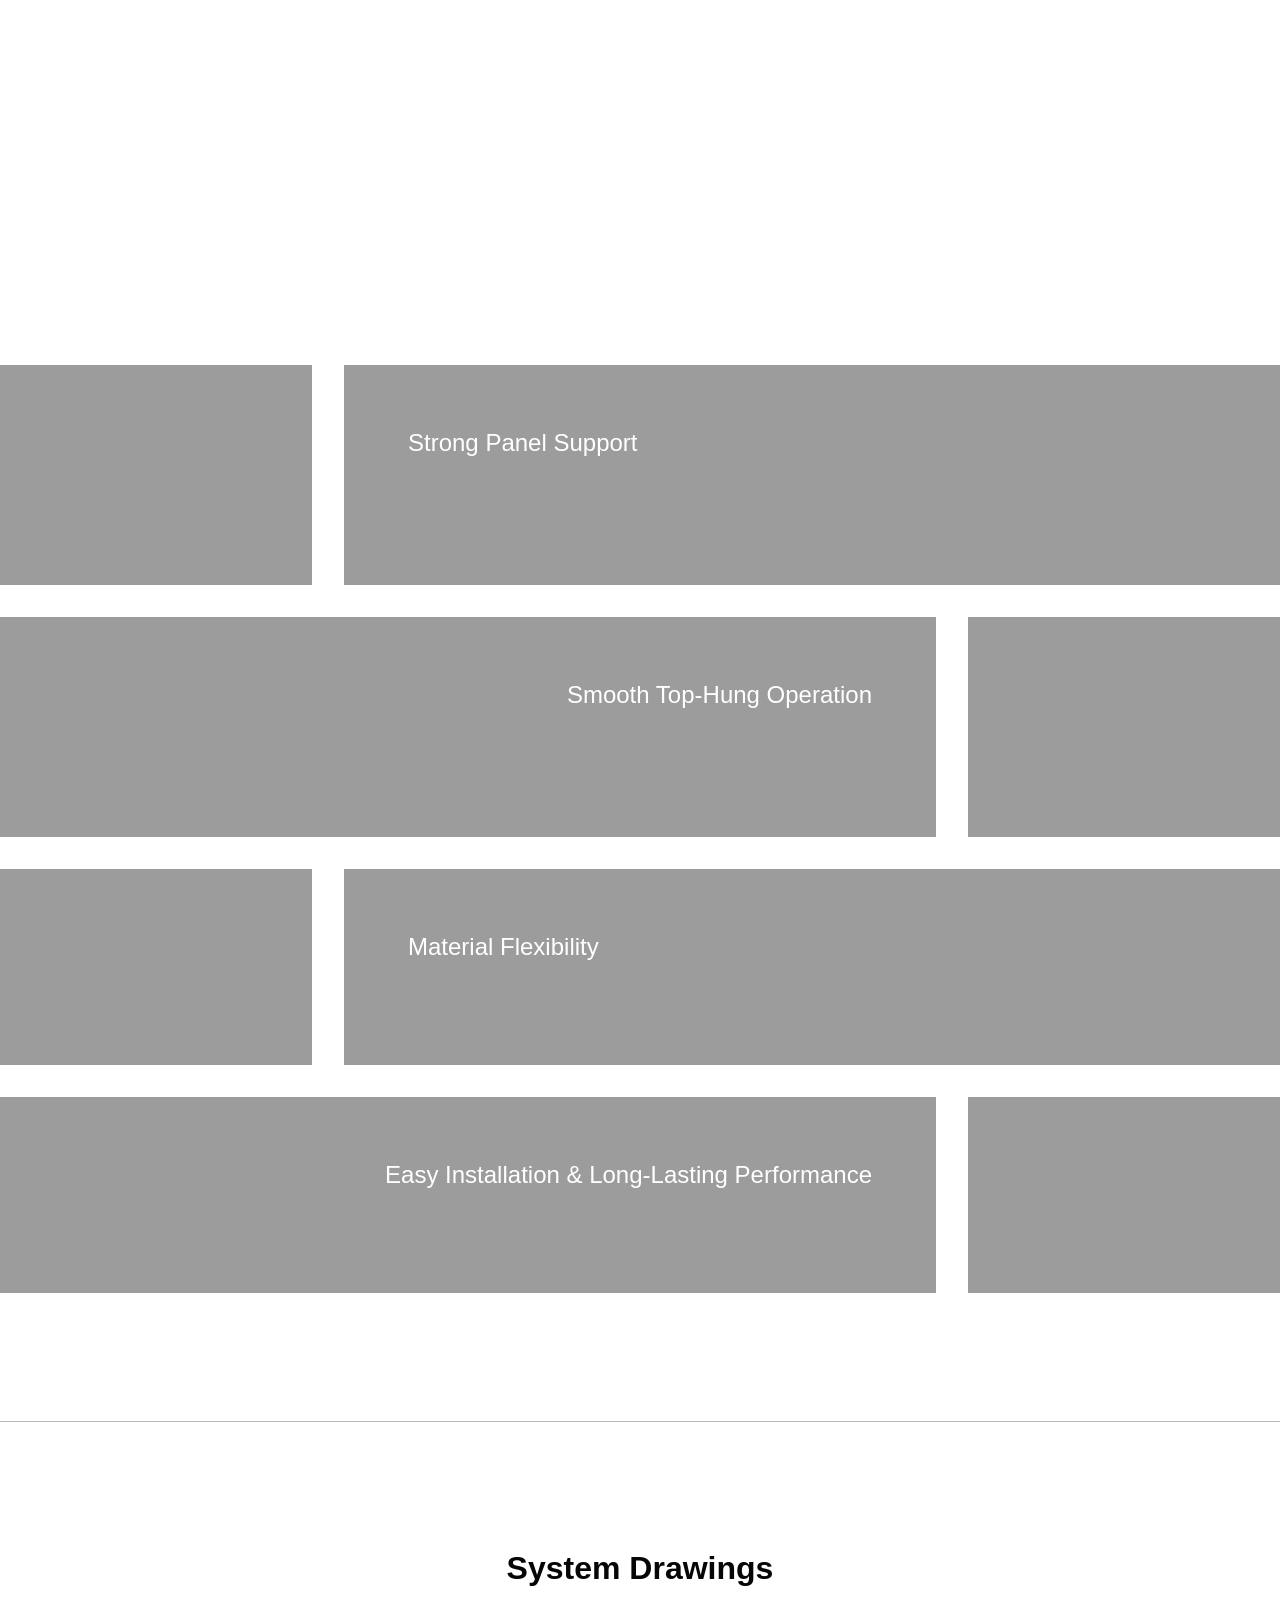
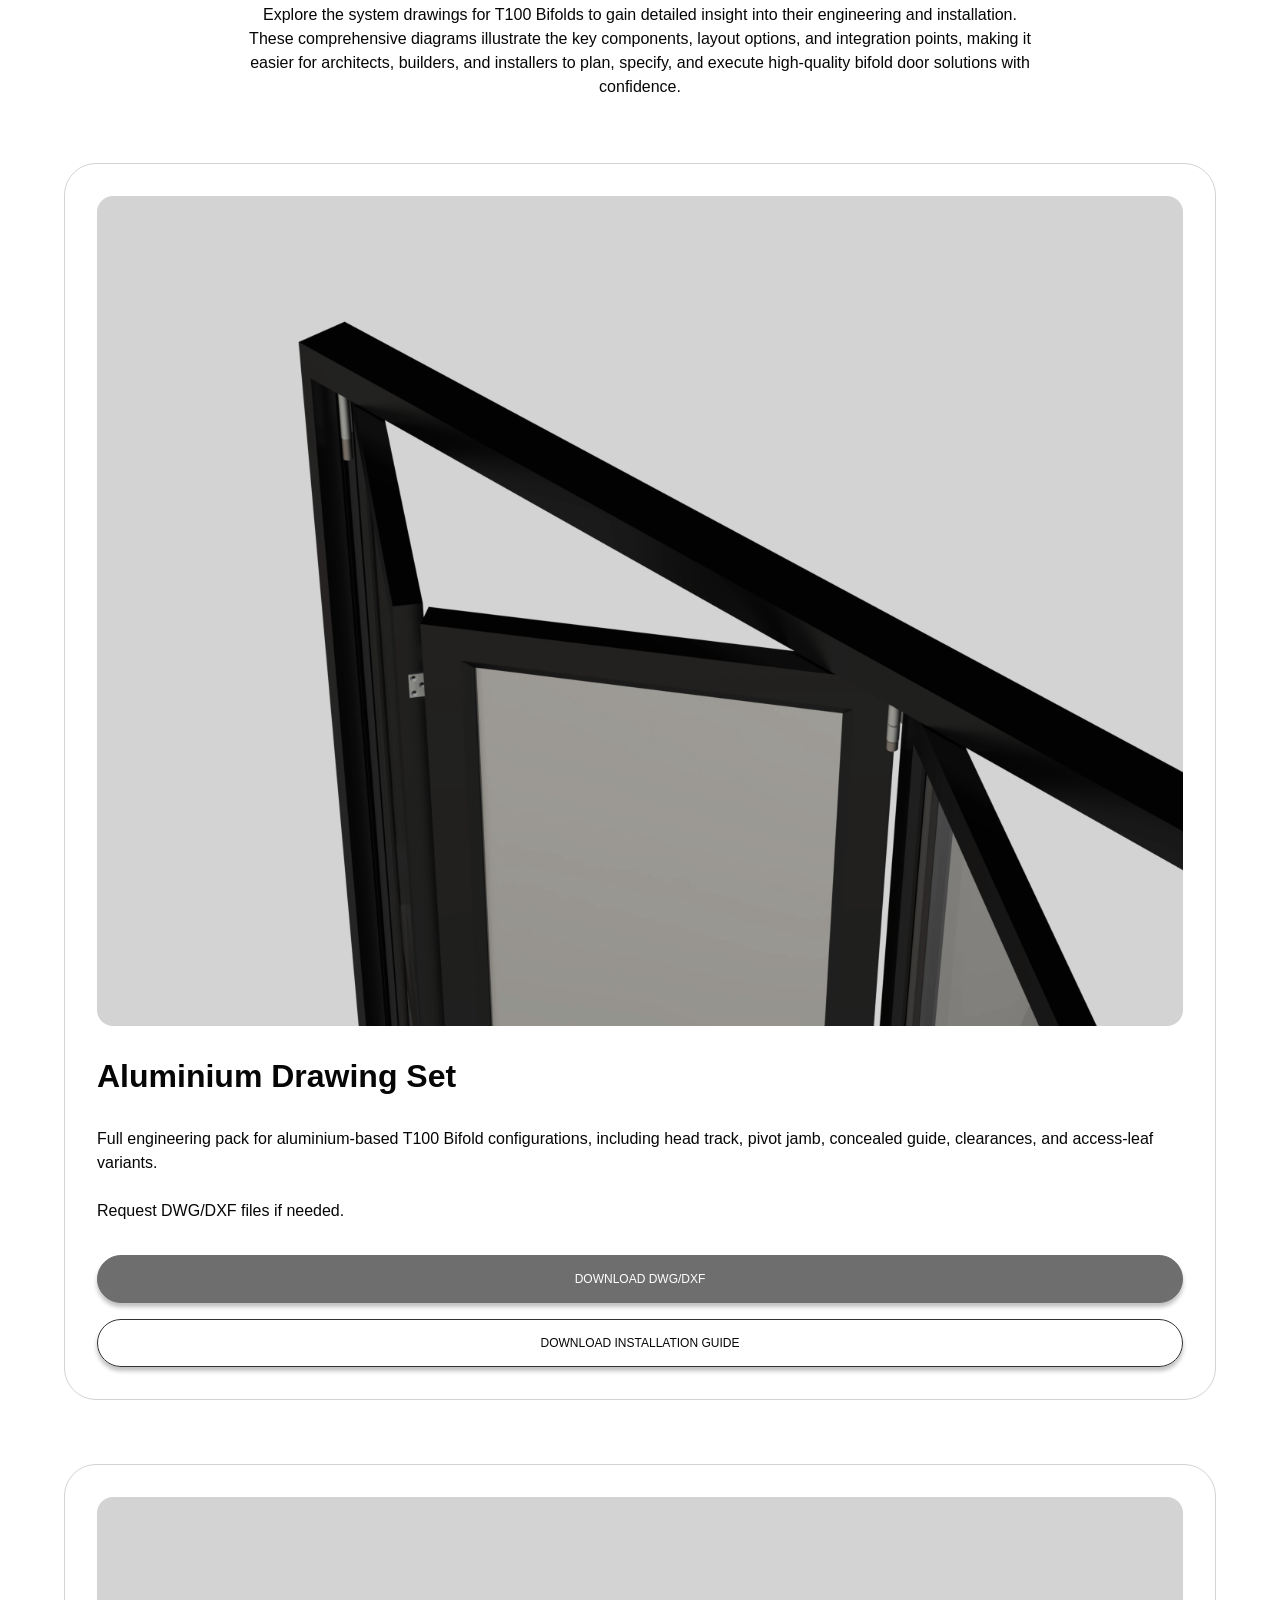
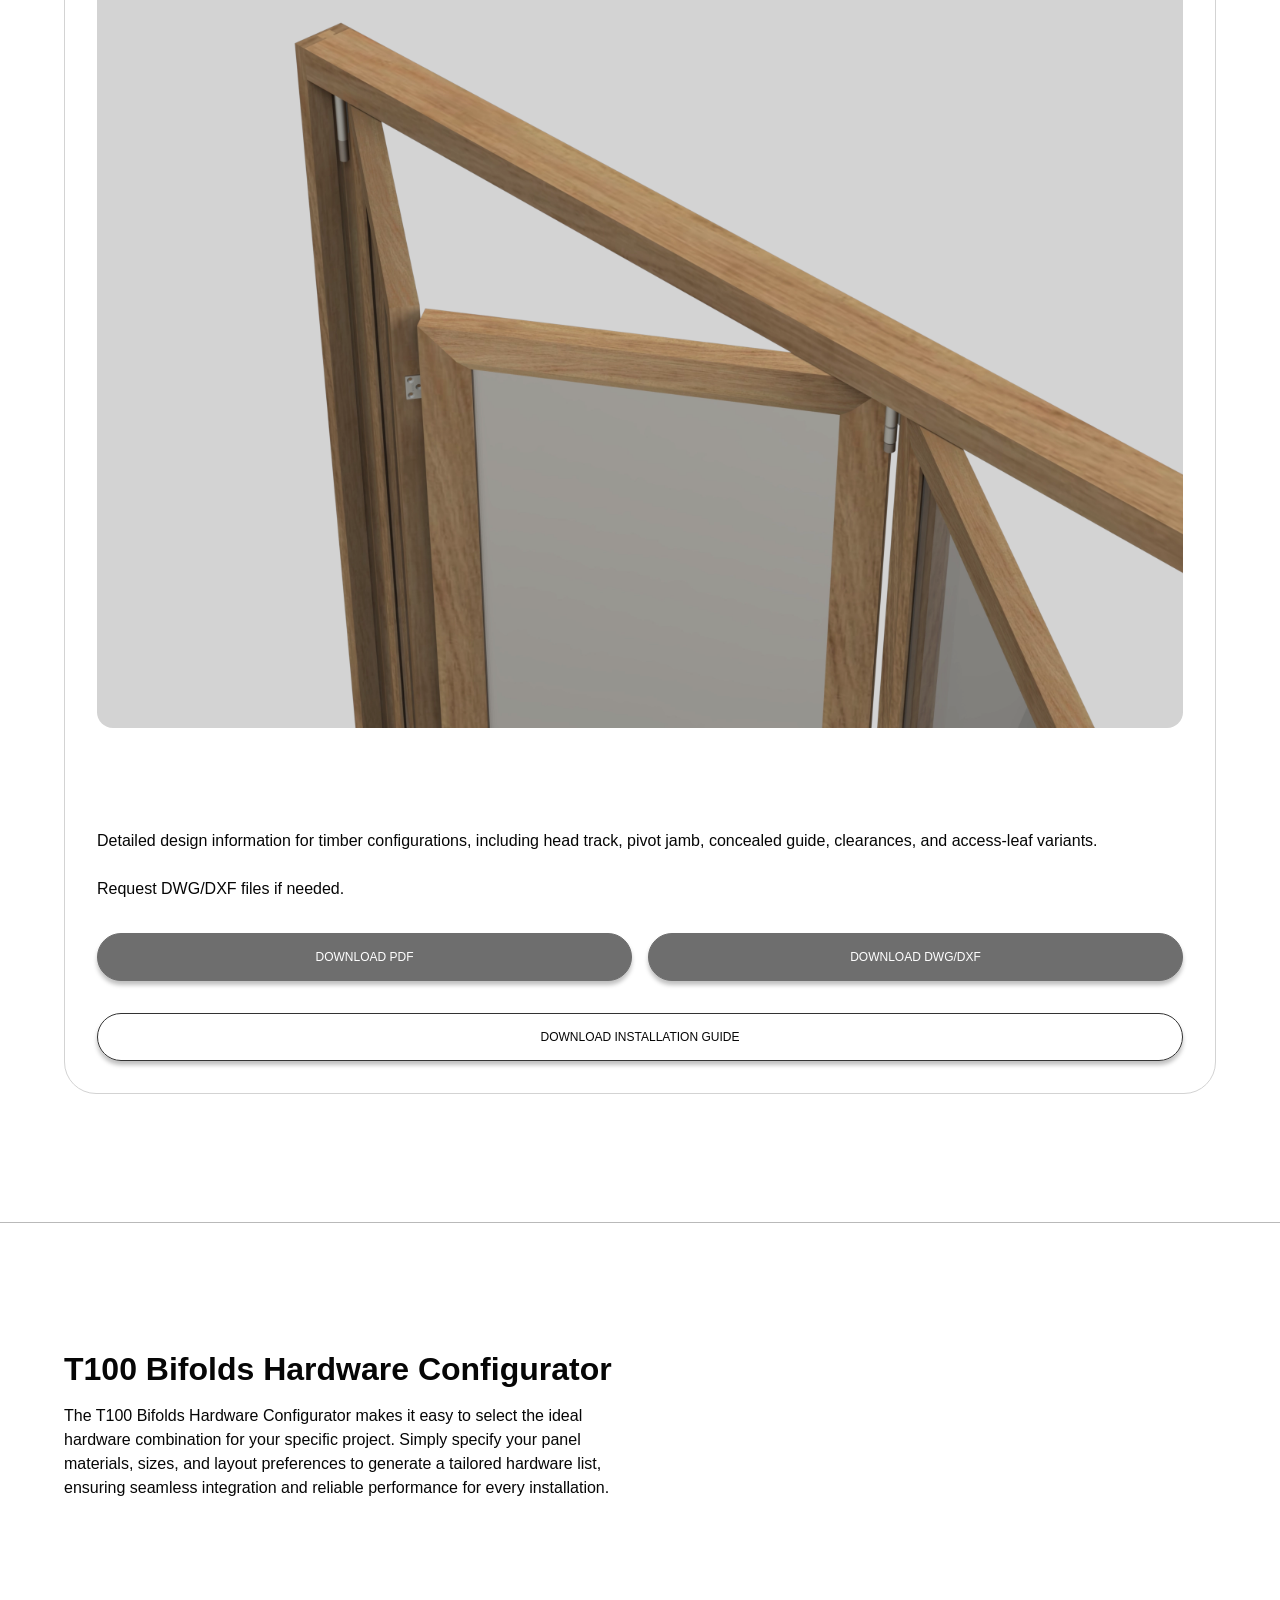
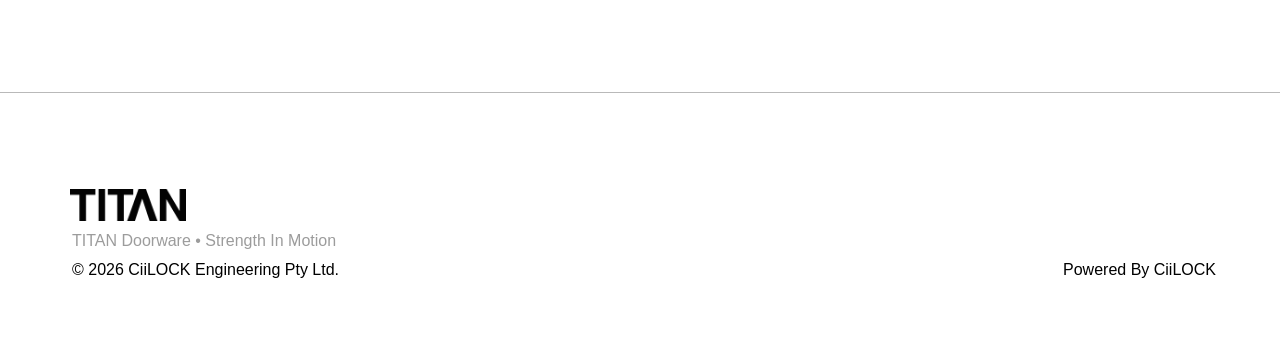
==== commit 239c0ab0: "responsive" ====
--- a/a100-bifolds.html
+++ b/a100-bifolds.html
@@ -255,14 +255,14 @@
                         <h1 class="heading">System Drawings</h1>
                         <p class="para">Explore the system drawings for T100 Bifolds to gain detailed insight into their engineering and installation. These comprehensive diagrams illustrate the key components, layout options, and integration points, making it easier for architects, builders, and installers to plan, specify, and execute high-quality bifold door solutions with confidence.</p>
                     </div>
-                    <div class="dual-grid margin-top-4">
+                    <div class="dual-grid margin-top-4 gap-4">
                         <div class="drawings">
                             <div class="view aluminium"></div>
                             <h1 class="heading">Aluminium Drawing Set</h1>
                             <p class="para">Full engineering pack for aluminium-based T100 Bifold configurations, including head track, pivot jamb, concealed guide, clearances, and access-leaf variants. <br><br>Request DWG/DXF files if needed.</p>
                             <div class="btn-container column">
                             <a download="dxf-dwg/Aluminium_DWG.zip" class="btn filled">DOWNLOAD DWG/DXF</a>
-                            <a download="pdf/Install.pdf" class="btn dark-text">DOWNLOAD INSTALLATION GUIDE</a>
+                            <a download="pdf/Install.pdf" class="btn dark">DOWNLOAD INSTALLATION GUIDE</a>
                             </div>
                         </div>
                         <div class="drawings">
@@ -273,7 +273,7 @@
                                 <a download="pdf/Timber System Drawings.pdf" class="btn filled">DOWNLOAD PDF</a>
                                 <a download="dxf-dwg/Timber System Drawings.DXF" class="btn filled">DOWNLOAD DWG/DXF</a>
                             </div>
-                            <a download="pdf/Install.pdf" class="btn width-100 dark-text">DOWNLOAD INSTALLATION GUIDE</a>
+                            <a download="pdf/Install.pdf" class="btn width-100 dark">DOWNLOAD INSTALLATION GUIDE</a>
                         </div>
                     </div>
                 </div>
--- a/css/font.css
+++ b/css/font.css
@@ -161,6 +161,7 @@
     color: #ffffff;
     line-height: 1.1;
     font-weight: 600;
+    text-align: start;
 }
 
 .padding-right-4 {
@@ -209,4 +210,13 @@
 .heading.visible {
     opacity: 1;
     transform: translateY(0);
+}
+
+@media screen and (max-width: 700px) {
+    .big-text {
+        font-size: 3em;
+    }
+    .hero-text {
+        font-size: 3.5em;
+    }
 }
--- a/css/nav.css
+++ b/css/nav.css
@@ -197,4 +197,7 @@
         padding-left: 0.5rem;
         margin-top: 2rem;
     }
+    nav .center {
+        align-items: flex-start;
+    }
 }
--- a/css/flex.css
+++ b/css/flex.css
@@ -63,5 +63,9 @@
 @media screen and (max-width: 700px) {
     .flex-row {
         flex-flow: column;
+        gap: 1rem;
+    }
+    .entry .center {
+        align-items: flex-start;
     }
 }
--- a/css/container.css
+++ b/css/container.css
@@ -8,4 +8,10 @@
 
 .max-800 {
     max-width: 800px;
+}
+
+@media screen and (max-width: 700px) {
+    .container {
+        padding: 0 2rem;
+    }
 }
--- a/css/hero.css
+++ b/css/hero.css
@@ -1,6 +1,10 @@
 .hero {
     min-height: 700px;
     overflow: hidden;
+}
+
+.hero p {
+    text-align: start;
 }
 
 .hero.content {
@@ -103,6 +107,7 @@
     gap: 1rem;
     display: flex;
     flex-flow: column;
+    text-align: start;
 }
 
 .hero.index-pg.content {
@@ -214,6 +219,16 @@
         top: -38.5%;
         right: 1%;
     }
+    .big-family-img {
+        top: 80%;
+        right: 10%;
+    }
+}
+@media screen and (max-width: 1250px) {
+    .big-family-img {
+        top: 100%;
+        width: 60%;
+    }
 }
 
 @media screen and (max-width: 1120px) {
@@ -235,4 +250,17 @@
     .dropdown {
         width: 100%;
     }
+    .big-family-img {
+        display: none;
+    }
+    .doorware.hero .image-container {
+        display: none;
+    }
+    .hero.content .row.design-points {
+        flex-flow: column;
+        gap: 0;
+    }
+    .hero.content ul {
+        padding-inline-start: 0.2rem;
+    }
 }
--- a/css/spacing.css
+++ b/css/spacing.css
@@ -53,6 +53,10 @@
     width: 100%;
 }
 
+.min-height-300 {
+    min-height: 300px;
+}
+
 .width-100vw {
     width: 100vw;
 }
@@ -77,4 +81,10 @@
     .padding-right-4 {
         padding-right: 0;
     }
+    .margin-vert-big {
+        margin: 4rem 0;
+    }
+    .content-space {
+        gap: 2rem;
+    }
 }
--- a/css/grid.css
+++ b/css/grid.css
@@ -146,6 +146,19 @@
   grid-row: span 1;
 }
 
+@media screen and (max-width: 1550px) {
+  .dual-grid.left-dom {
+    grid-template-columns: 1fr;
+    text-align: center;
+  }
+  .left.semi-dom-grid {
+    grid-template-columns: 1.25fr 0.75fr;
+  }
+  .right.semi-dom-grid {
+    grid-template-columns: 0.75fr 1.25fr;
+  }
+}
+
 @media screen and (max-width: 1365px) {
   .dual-grid {
     grid-template-columns: 1fr;
@@ -158,10 +171,15 @@
 @media screen and (max-width: 1100px) {
   .half {
     width: 100%;
-  }
-}
-
-@media screen and (max-width: 900px) {
+    text-align: center;
+    align-items: center;
+  }
+  .left.semi-dom-grid {
+    grid-template-columns: 1fr 1fr;
+  }
+  .right.semi-dom-grid {
+    grid-template-columns: 1fr 1fr;
+  }
   .three-col-grid {
     grid-template-columns: 1fr 1fr;
   }
@@ -174,6 +192,13 @@
   .product.empty {
     display: none;
   }
+  .left.semi-dom-grid,
+  .right.semi-dom-grid {
+    grid-template-columns: 1fr;
+  }
+  .card.media {
+    order: -1;
+  }
 }
 
 @media screen and (max-width: 700px) {
@@ -183,10 +208,39 @@
   .four-grid {
     grid-template-columns: 1fr;
   }
+  .right.dom-grid,
+  .left.dom-grid {
+    grid-template-columns: 1fr;
+    text-align: center;
+  }
+  .dom-grid {
+    gap: 0;
+  }
 }
 
 @media screen and (max-width: 600px) {
-  .three-col-grid {
-    grid-template-columns: 1fr;
-  }
+    .three-col-grid {
+      grid-template-columns: 1fr;
+    }
+    .bento-grid-container {
+        display: grid;
+        grid-template-columns: 1fr; 
+        grid-auto-rows: minmax(200px, auto);
+        gap: 15px;
+    }
+    .col-span-2, 
+    .col-span-1,
+    .row-span-2,
+    .row-span-1 {
+        grid-column: span 1 !important;
+        grid-row: span 1 !important;
+    }
+    .grid-item {
+        display: flex;
+        flex-direction: column;
+        justify-content: center;
+        align-items: center;
+        padding: 20px;
+        text-align: center;
+    }
 }
--- a/css/content.css
+++ b/css/content.css
@@ -186,7 +186,6 @@
     display: flex;
     flex-flow: column;
     gap: 0.5rem;
-    aspect-ratio: 1/1;
 }
 
 .box .icon, 
@@ -328,7 +327,7 @@
     width: 100%;
     display: flex;
     align-self: center;
-    padding: 4rem 8rem;
+    padding: 4rem;
     padding-right: 2rem;
     justify-self: flex-end;
     text-align: right;
@@ -561,8 +560,42 @@
     }
 }
 
+@media screen and (max-width: 800px) {
+    .drawings {
+        gap: 1rem;
+        padding: 0;
+        border: none;
+    }
+}
+
 @media screen and (max-width: 700px) {
     .info .dual-grid .square {
         order: -1;
     }
-}
+    .fact::after {
+    background: none;
+    }
+    .right.dom-grid .sect-1 {
+    display: none;
+    }
+    .left.dom-grid .sect-2 {
+        display: none;
+    }
+    .right.dom-grid .sect-2,
+    .left.dom-grid .sect-1 {
+        padding: 2.5rem;
+        text-align: center;
+        align-items: center;
+    }
+    section.grey .dual-grid {
+        padding: 2rem;
+        width: auto;
+    }
+    .product-cta {
+        padding: 2rem 1rem;
+    }
+    .motion .content,
+    .form .content {
+        padding: 4rem 2rem;
+    }
+}
--- a/css/button.css
+++ b/css/button.css
@@ -8,8 +8,10 @@
     border-radius: 4rem;
     width: fit-content;
     display: flex;
+    font-size: 0.75em;
     align-items: center;
     justify-content: center;
+    text-align: center;
     gap: 1rem;
     box-shadow: 0px 4px 4px rgba(0, 0, 0, 0.25);
     transition: background-color 0.2s ease-in-out;
@@ -51,7 +53,7 @@
     width: 100%;
 }
 
-.btn.dark-text {
+.btn.dark {
     color: #060606;
     background-color: transparent;
     transition: color 0.3s ease, background-color 0.3s ease;
@@ -59,9 +61,10 @@
     cursor: pointer;
 }
 
-.btn.dark-text:hover {
+.btn.dark:hover {
+    background-color: #333;
     color: #ffffff;
-    background-color: #333;
+    border: 1px solid #333;
 }
 
 .circle {
@@ -129,3 +132,12 @@
 .back-button:hover {
     border-bottom: 1px solid #424242;
 }
+
+@media screen and (max-width: 800px) {
+    .btn-container {
+        grid-template-columns: 1fr;
+    }
+    .circle.scroll-arrow {
+        display: none;
+    }
+}
--- a/css/image.css
+++ b/css/image.css
@@ -125,4 +125,21 @@
 
 .light-grey-bg {
     background-color: #e9e9e971;
+}
+
+@media screen and (max-width: 1550px) {
+    .hero .square {
+        max-height: 500px;
+        aspect-ratio: unset;
+        display: flex;
+        align-items: center;
+        justify-content: center;
+        overflow: hidden;
+    }
+    .square img {
+        width: 100%;
+        height: 100%;
+        object-position: center;
+        object-fit: cover;
+    }
 }
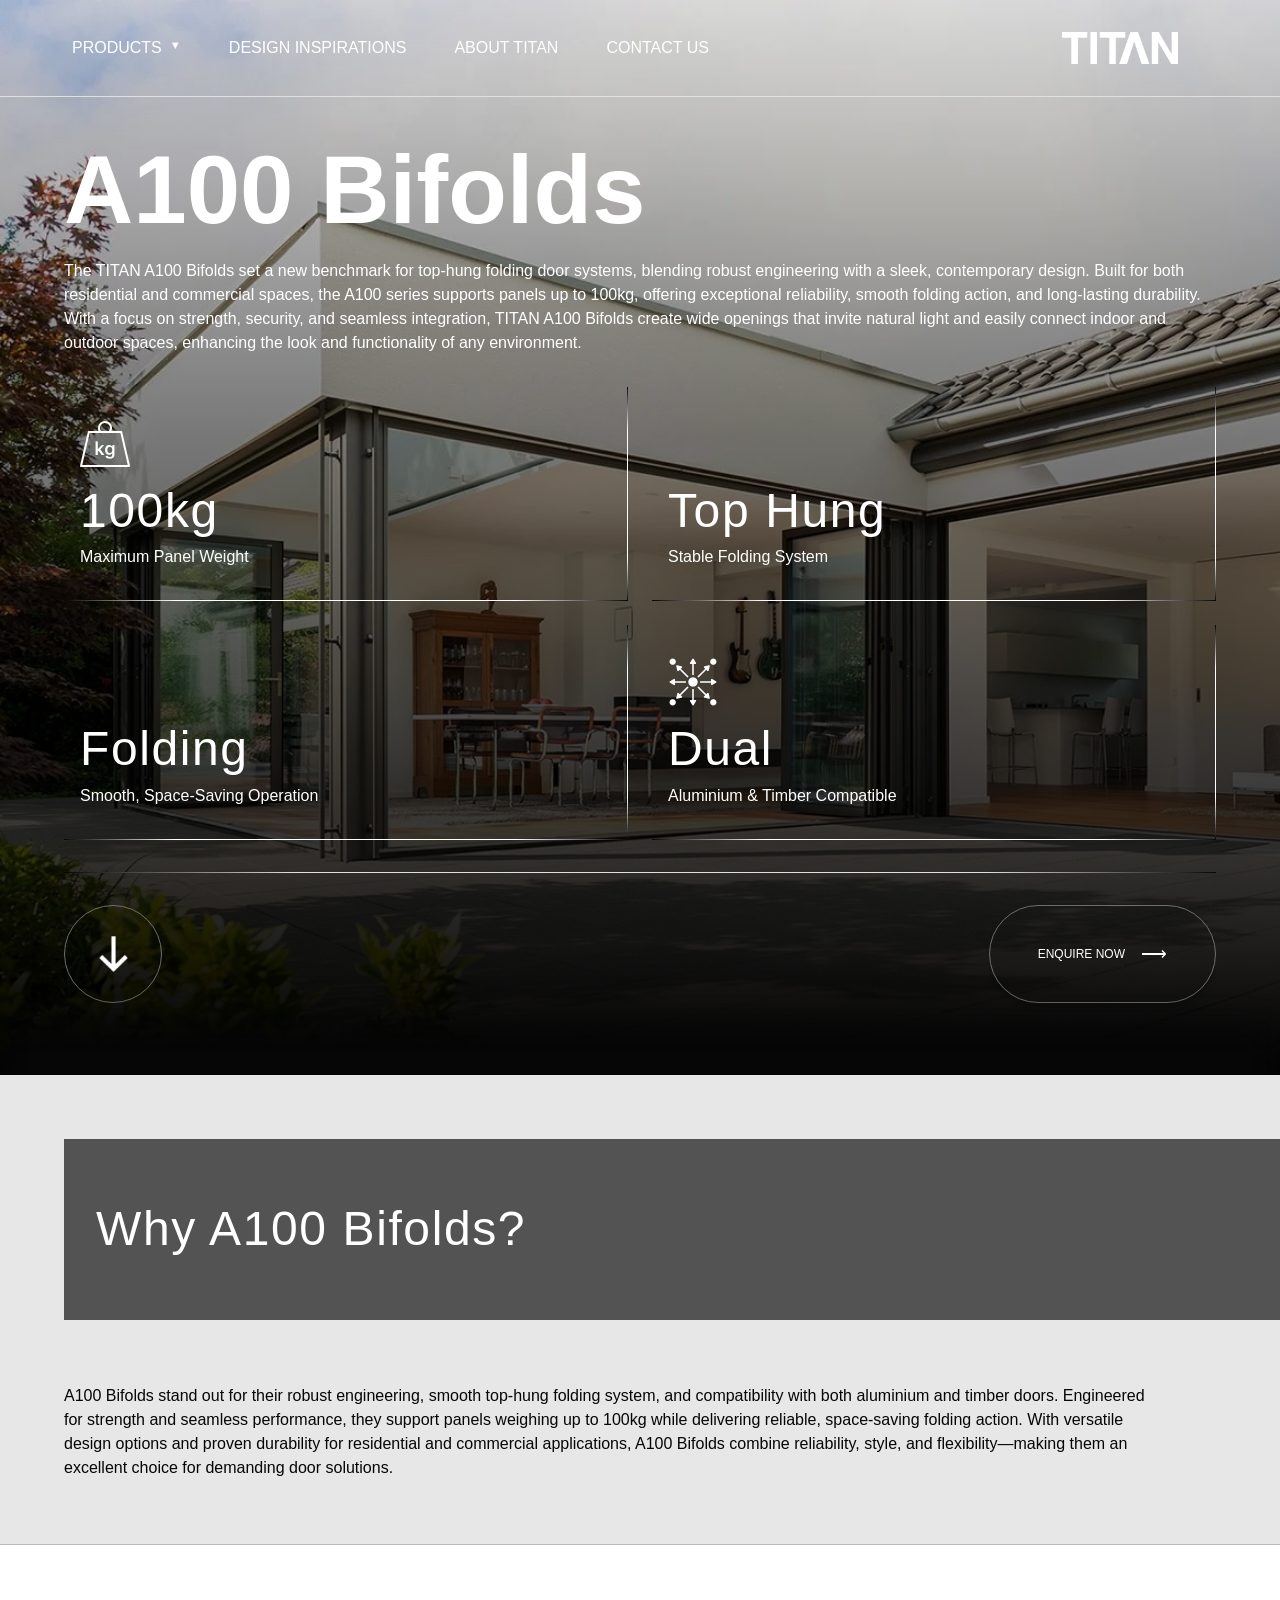
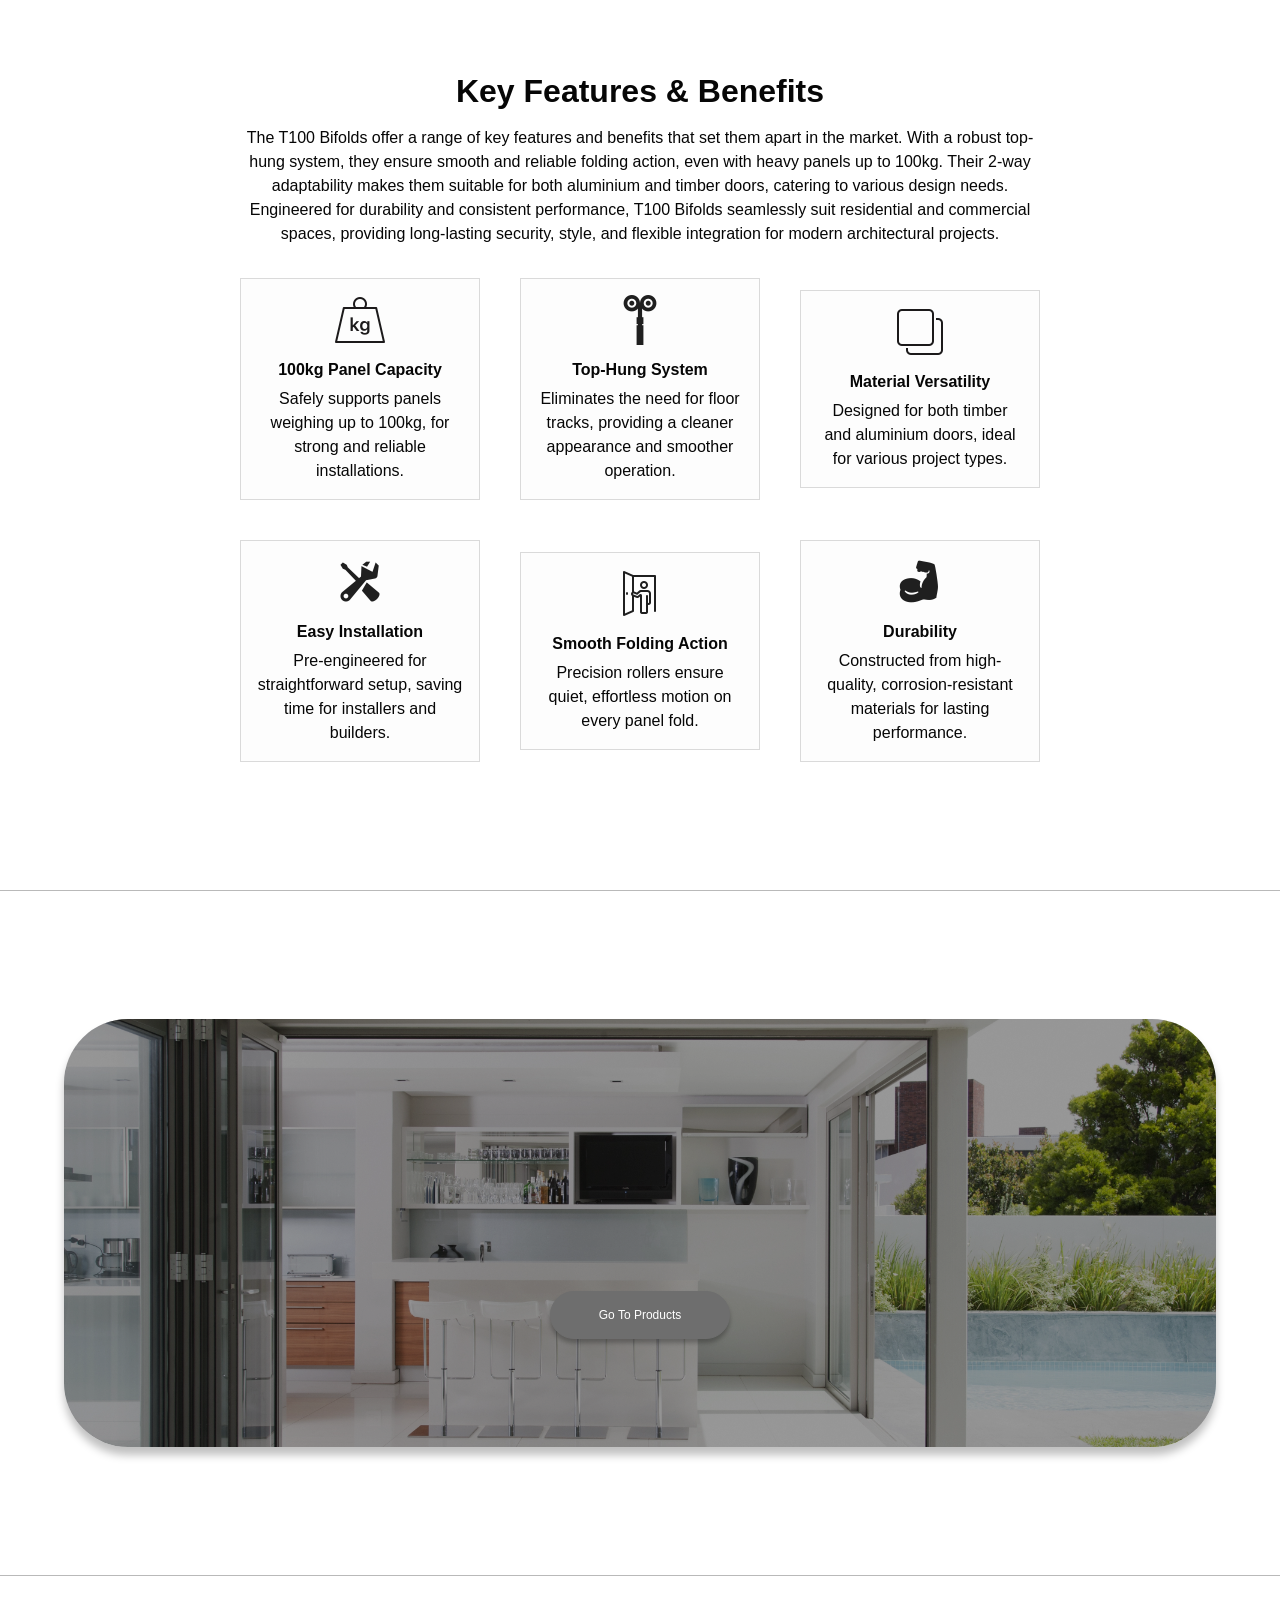
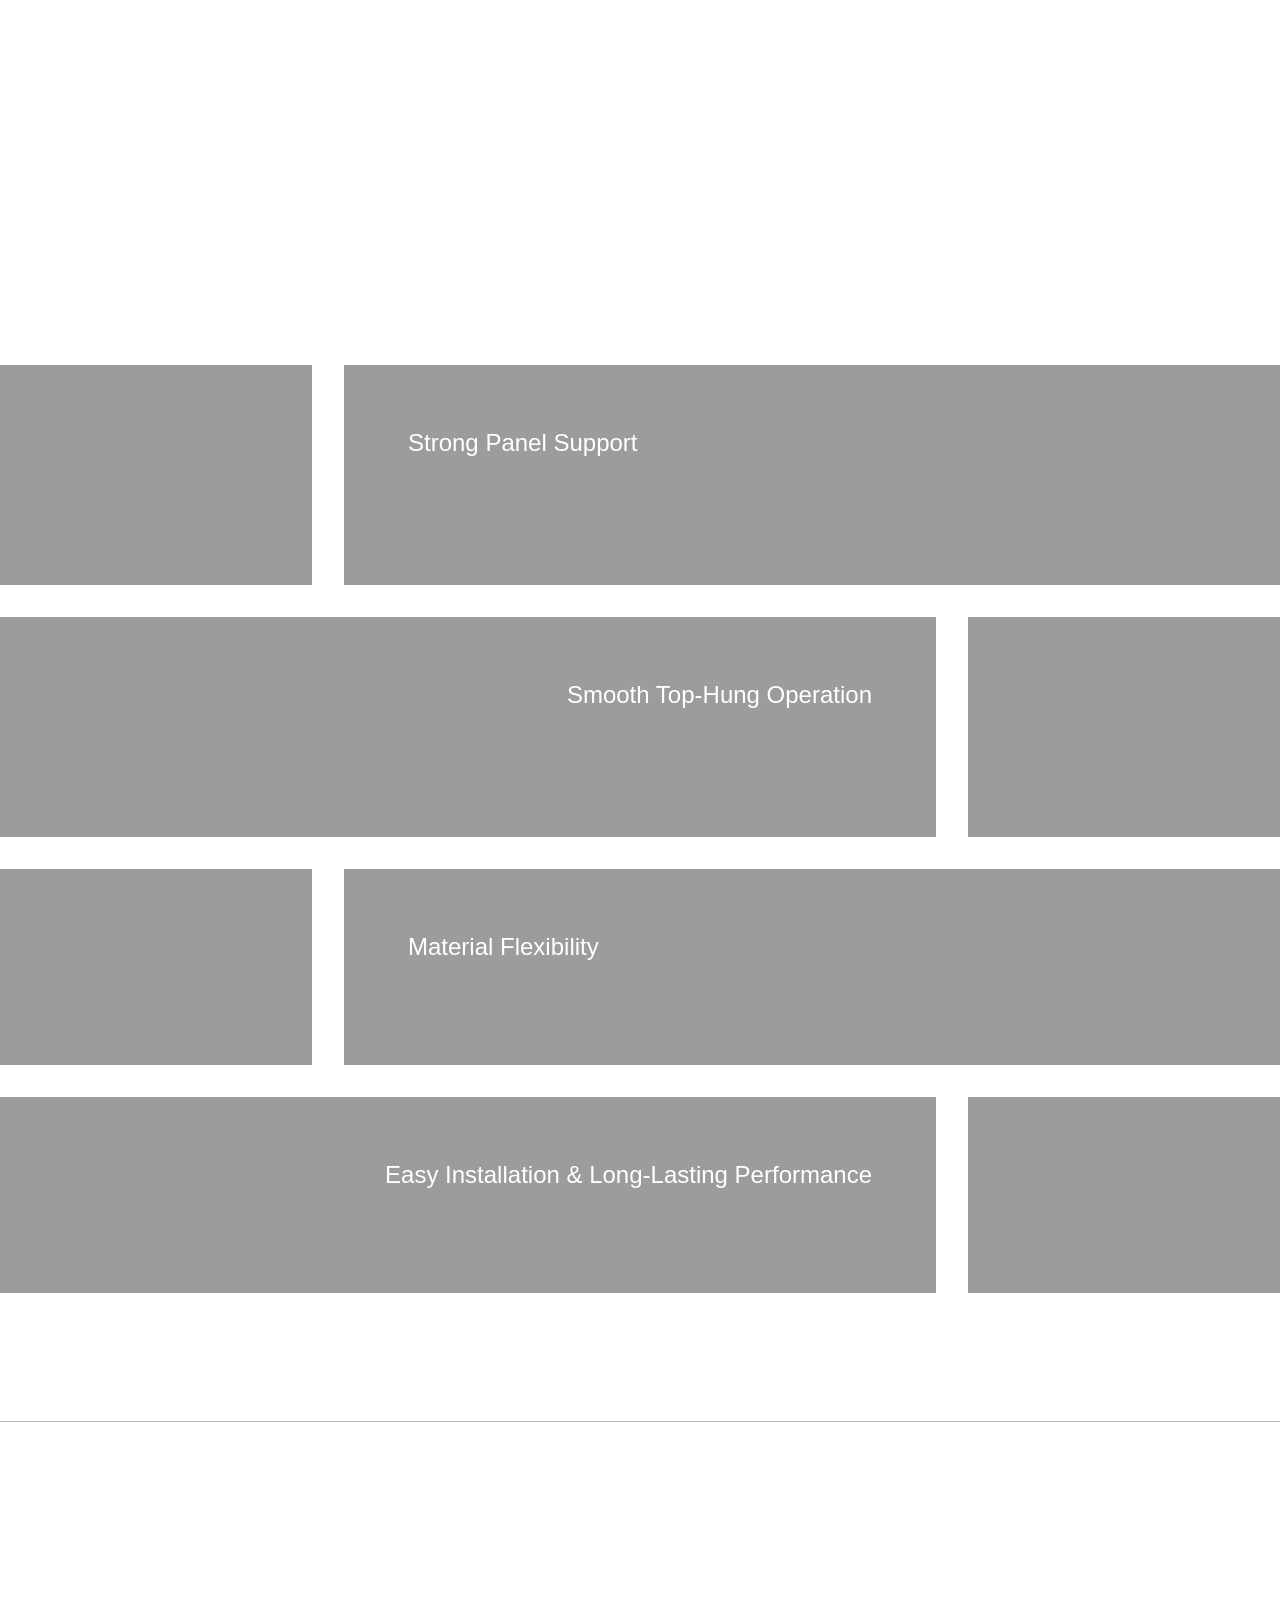
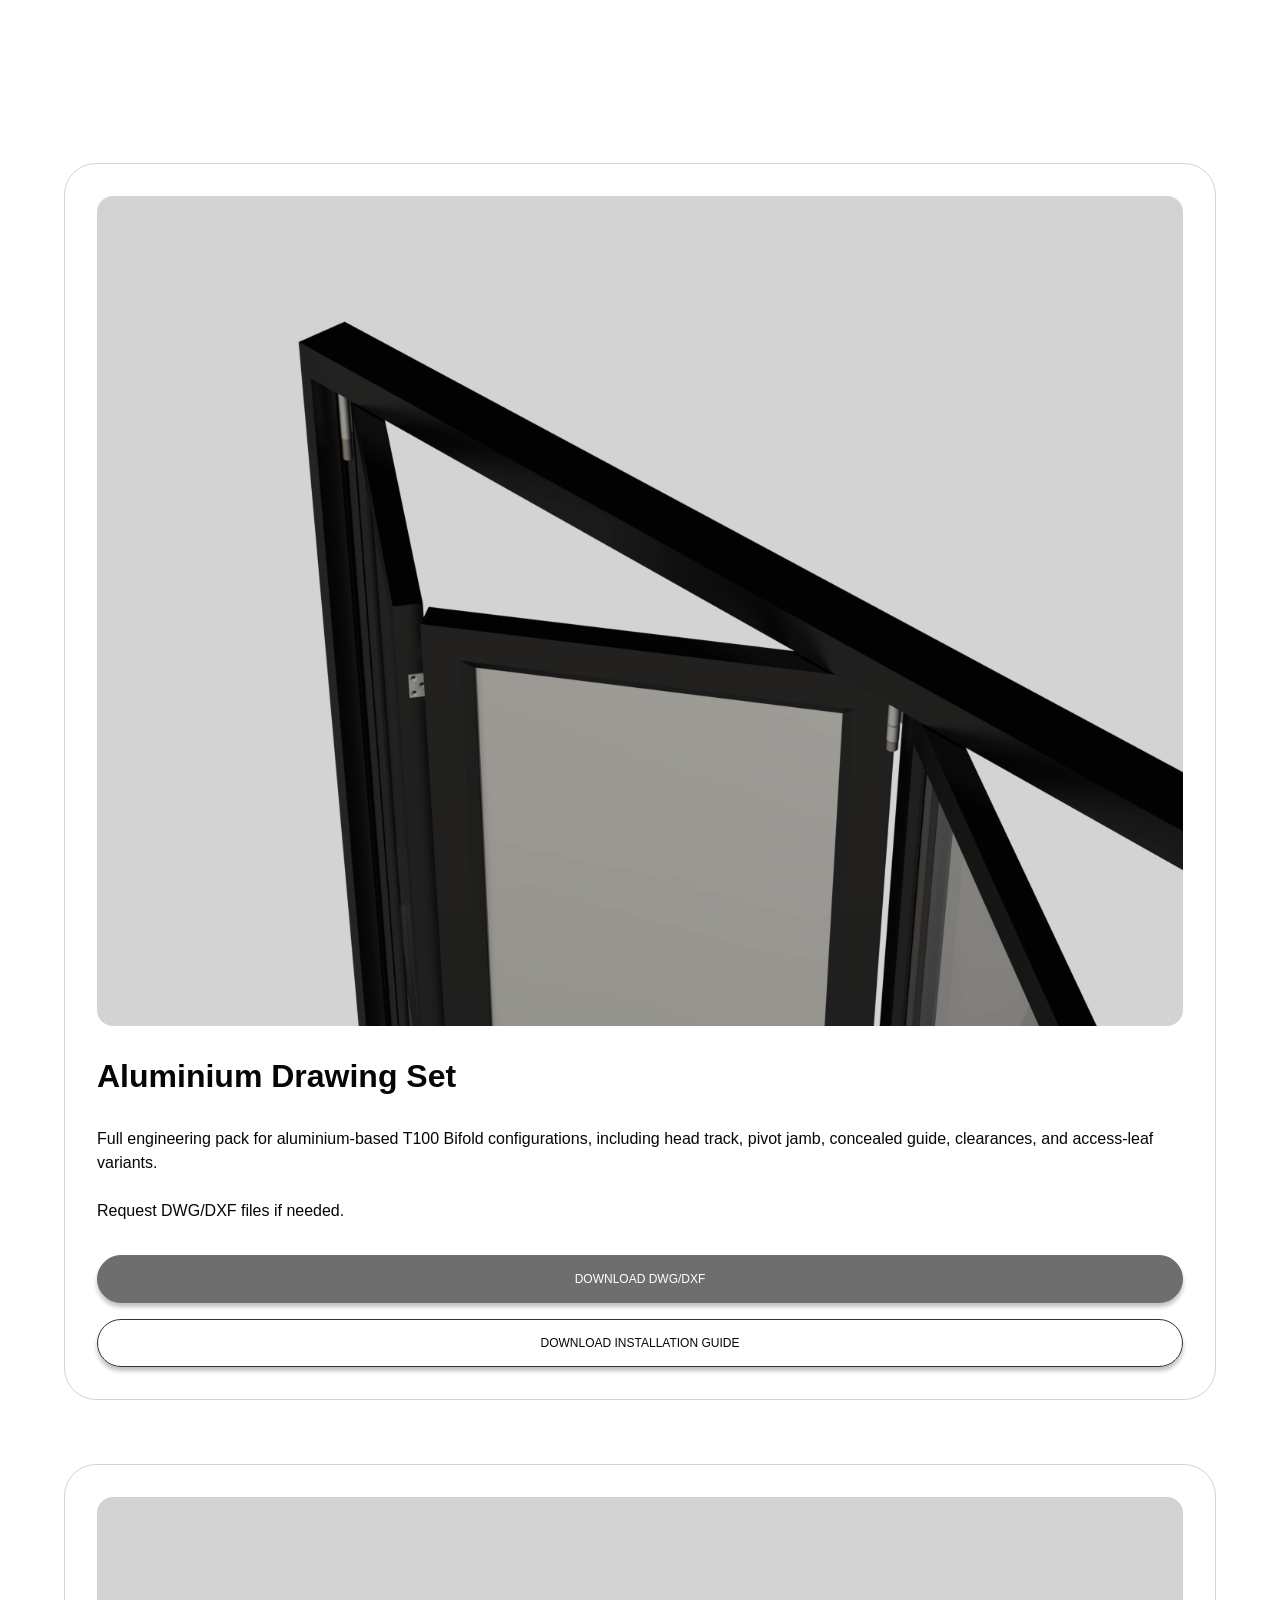
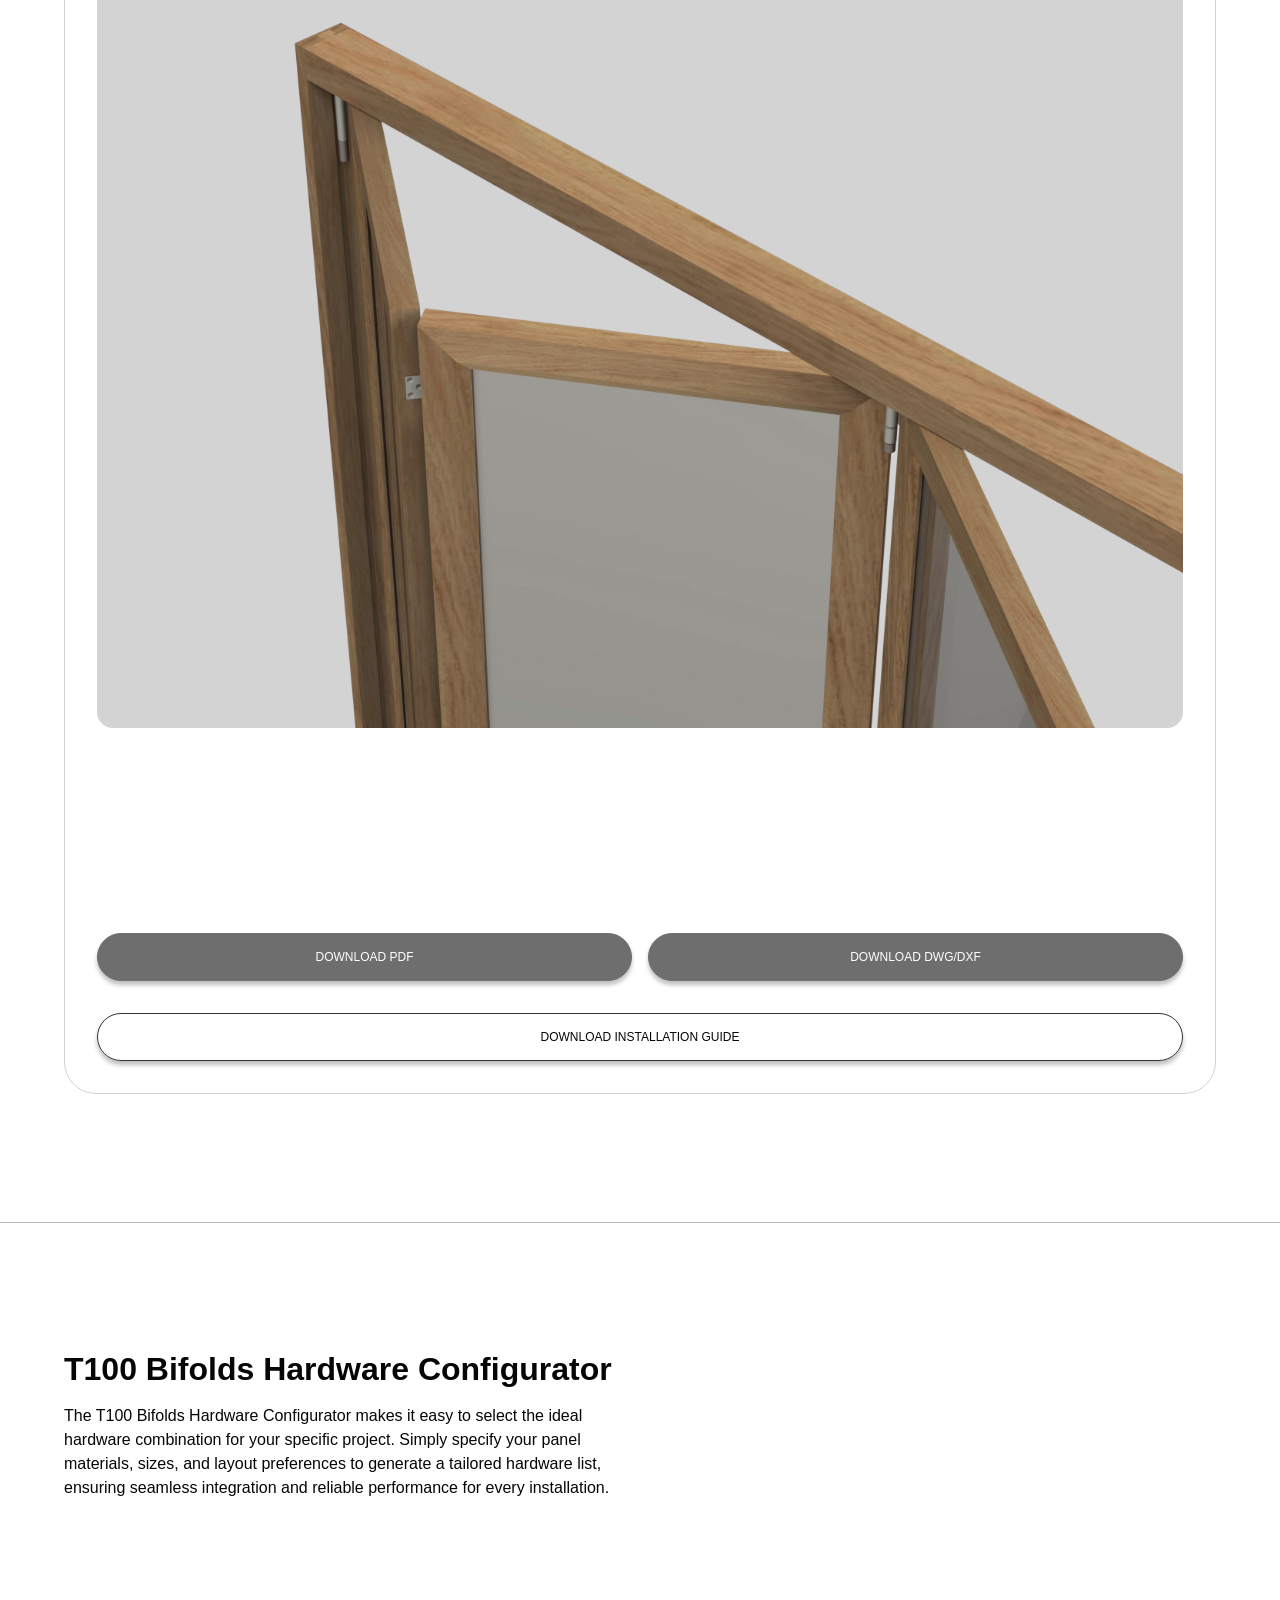
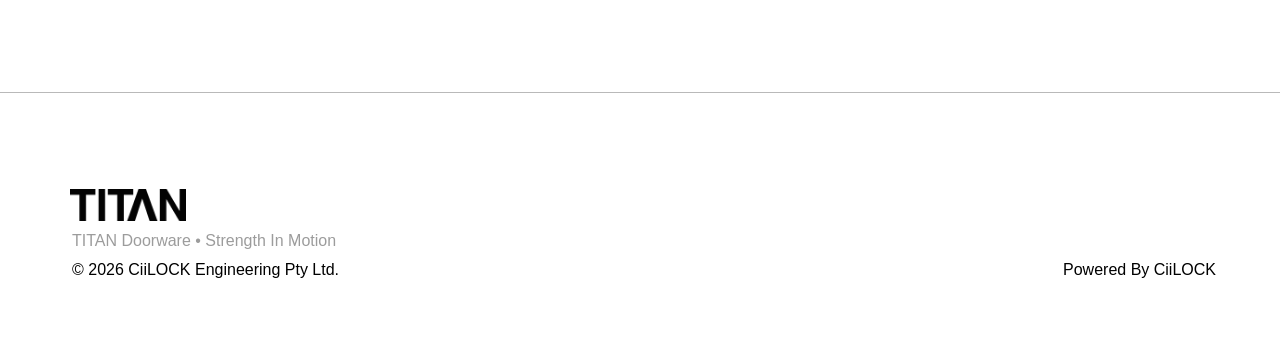
==== commit 92cd6068: "added side menu" ====
--- a/a100-bifolds.html
+++ b/a100-bifolds.html
@@ -15,6 +15,7 @@
         property="twitter:description">
         <meta name="viewport" content="width=device-width, initial-scale=1">
         <link rel="stylesheet" href="css/font.css">
+        <link rel="stylesheet" href="css/side.menu.css">
         <link rel="stylesheet" href="css/nav.css">
         <link rel="stylesheet" href="css/flex.css">
         <link rel="stylesheet" href="css/container.css">
@@ -46,7 +47,22 @@
                         </div>
                         <div class="row">
                             <a href="index.html"><div class="logo margin-vert-small"></div></a>
-                            <div class="hamburger-dropdown"></div>
+                            <div class="hamburger-wrapper">
+                            <input type="checkbox" id="menu-toggle" class="menu-checkbox">
+                            <label for="menu-toggle" class="hamburger-icon">
+                                <span class="menuline"></span>
+                                <span class="menuline"></span>
+                            </label>
+
+                            <div class="menu-overlay">
+                                <nav class="mobile-nav">
+                                    <a href="#">Projects</a>
+                                    <a href="#">Services</a>
+                                    <a href="#">About</a>
+                                    <a href="#">Contact</a>
+                                </nav>
+                            </div>
+                        </div>
                         </div>
                     </div>
                 </nav>   
@@ -64,7 +80,7 @@
                             <li data-preview="two"><a href="a100-bifolds.html">A100 Bifolds</a></li>
                             <li data-preview="three"><a href="t350-sliders.html">T350 Sliders</a></li>
                             <!-- <li data-preview="four"><a href="platform-integrated-bifolds.html">Platform Integrated Bifolds</a></li> -->
-                            <li data-preview="five"><a href="titan-doorware.html">Doorware</a></li>
+                            <li data-preview="four"><a href="titan-doorware.html">Doorware</a></li>
                         </ul>
                     </div>
 
--- a/css/side.menu.css
+++ b/css/side.menu.css
@@ -0,0 +1,108 @@
+.menu-checkbox,
+.menu-overlay {
+  display: none;
+}
+
+@media screen and (max-width: 1080px) {
+
+    .menu-overlay nav a {
+    color: #060606 !important;
+    text-decoration: none;
+    display: block;
+    padding: 15px;
+    font-size: 1.5rem;
+    text-transform: uppercase;
+    letter-spacing: 0.4rem;
+
+    position: relative;
+    z-index: 1005;
+  }
+
+  .hamburger-wrapper {
+    display: flex;
+    align-items: center;
+  }
+
+  .desktop-nav {
+    display: none;
+  }
+
+  .hamburger-icon {
+    display: flex;
+    width: 30px;
+    height: 18px;
+    flex-direction: column;
+    justify-content: space-between;
+    cursor: pointer;
+    position: relative;
+    z-index: 2000;
+  }
+
+  .menuline {
+    display: block;
+    width: 100%;
+    height: 1.5px;
+    background-color: #ffffff;
+    transition:
+      transform 0.4s cubic-bezier(0.4, 0, 0.2, 1),
+      background-color 0.3s ease;
+  }
+
+  .menu-checkbox:checked + .hamburger-icon .menuline {
+    background-color: #060606;
+  }
+
+  .menu-checkbox:checked + .hamburger-icon .menuline:nth-child(1) {
+    transform: translateY(8px) rotate(45deg);
+  }
+
+  .menu-checkbox:checked + .hamburger-icon .menuline:nth-child(2) {
+    transform: translateY(-8.5px) rotate(-45deg);
+  }
+
+  .menu-overlay {
+    position: fixed;
+    top: 0;
+    left: 0;
+    width: 100%;
+    height: 100vh;
+    background-color: #ffffff;
+    z-index: 1000;
+
+    display: flex;
+    flex-direction: column;
+    justify-content: center;
+    align-items: center;
+
+    transform: translateX(100%);
+    transition: transform 0.6s cubic-bezier(0.77, 0, 0.175, 1);
+  }
+
+  .menu-checkbox:checked ~ .menu-overlay {
+    transform: translateX(0);
+  }
+
+  .mobile-nav {
+    display: flex;
+    flex-direction: column;
+    align-items: center;
+    gap: 2rem;
+    width: 100%;
+  }
+
+  .mobile-nav a {
+    text-decoration: none;
+    color: #060606;
+    font-size: 1.8rem;
+    font-weight: 300;
+    text-transform: uppercase;
+    letter-spacing: 0.5rem;
+    transition: opacity 0.3s;
+
+    display: block;
+  }
+
+  .mobile-nav a:hover {
+    opacity: 0.6;
+  }
+}
--- a/css/nav.css
+++ b/css/nav.css
@@ -57,16 +57,6 @@
     background-image: url(../images/logos/titan-black.webp);
 }
 
-.hamburger-dropdown {
-    background-image: url(../images/icons/hamburger-light.webp);
-    display: none;
-    width: 2rem;
-    height: 2rem;
-    background-size: contain;
-    background-position: center;
-    background-repeat: no-repeat;
-}
-
 .powered-by {
     text-align: end;
     transition: color 0.2s ease-in-out, font-weight 0.2s ease-in-out;
@@ -120,7 +110,7 @@
     background-color: #ffffff;
     z-index: 1000;
     position: absolute;
-    top: 68px;
+    top: 96px;
     left: 0;
     width: 100vw;
     padding: 4rem 0;
@@ -189,6 +179,10 @@
     .navbar {
         display: none;
     }
+    nav .row {
+        width: 100%;
+        justify-content: space-between;
+    }
 }
 
 @media screen and (max-width: 700px) {
--- a/css/body.css
+++ b/css/body.css
@@ -13,4 +13,9 @@
 
 html {
     scroll-behavior: smooth;
+}
+
+body:has(#menu-toggle:checked) {
+    overflow: hidden;
+    touch-action: none; 
 }
--- a/css/image.css
+++ b/css/image.css
@@ -85,11 +85,7 @@
 }
 
 .preview.four {
-    background-image: url(../images/hero/platform-integrated.webp);
-}
-
-.preview.five {
-    background-image: url(../images/hero/titan-sliders.webp);
+    background-image: url(../images/hero/doorware.webp);
 }
 
 .preview {
@@ -142,4 +138,8 @@
         object-position: center;
         object-fit: cover;
     }
+    section.info .square {
+        order: -1;
+        aspect-ratio: 4/3;
+    }
 }
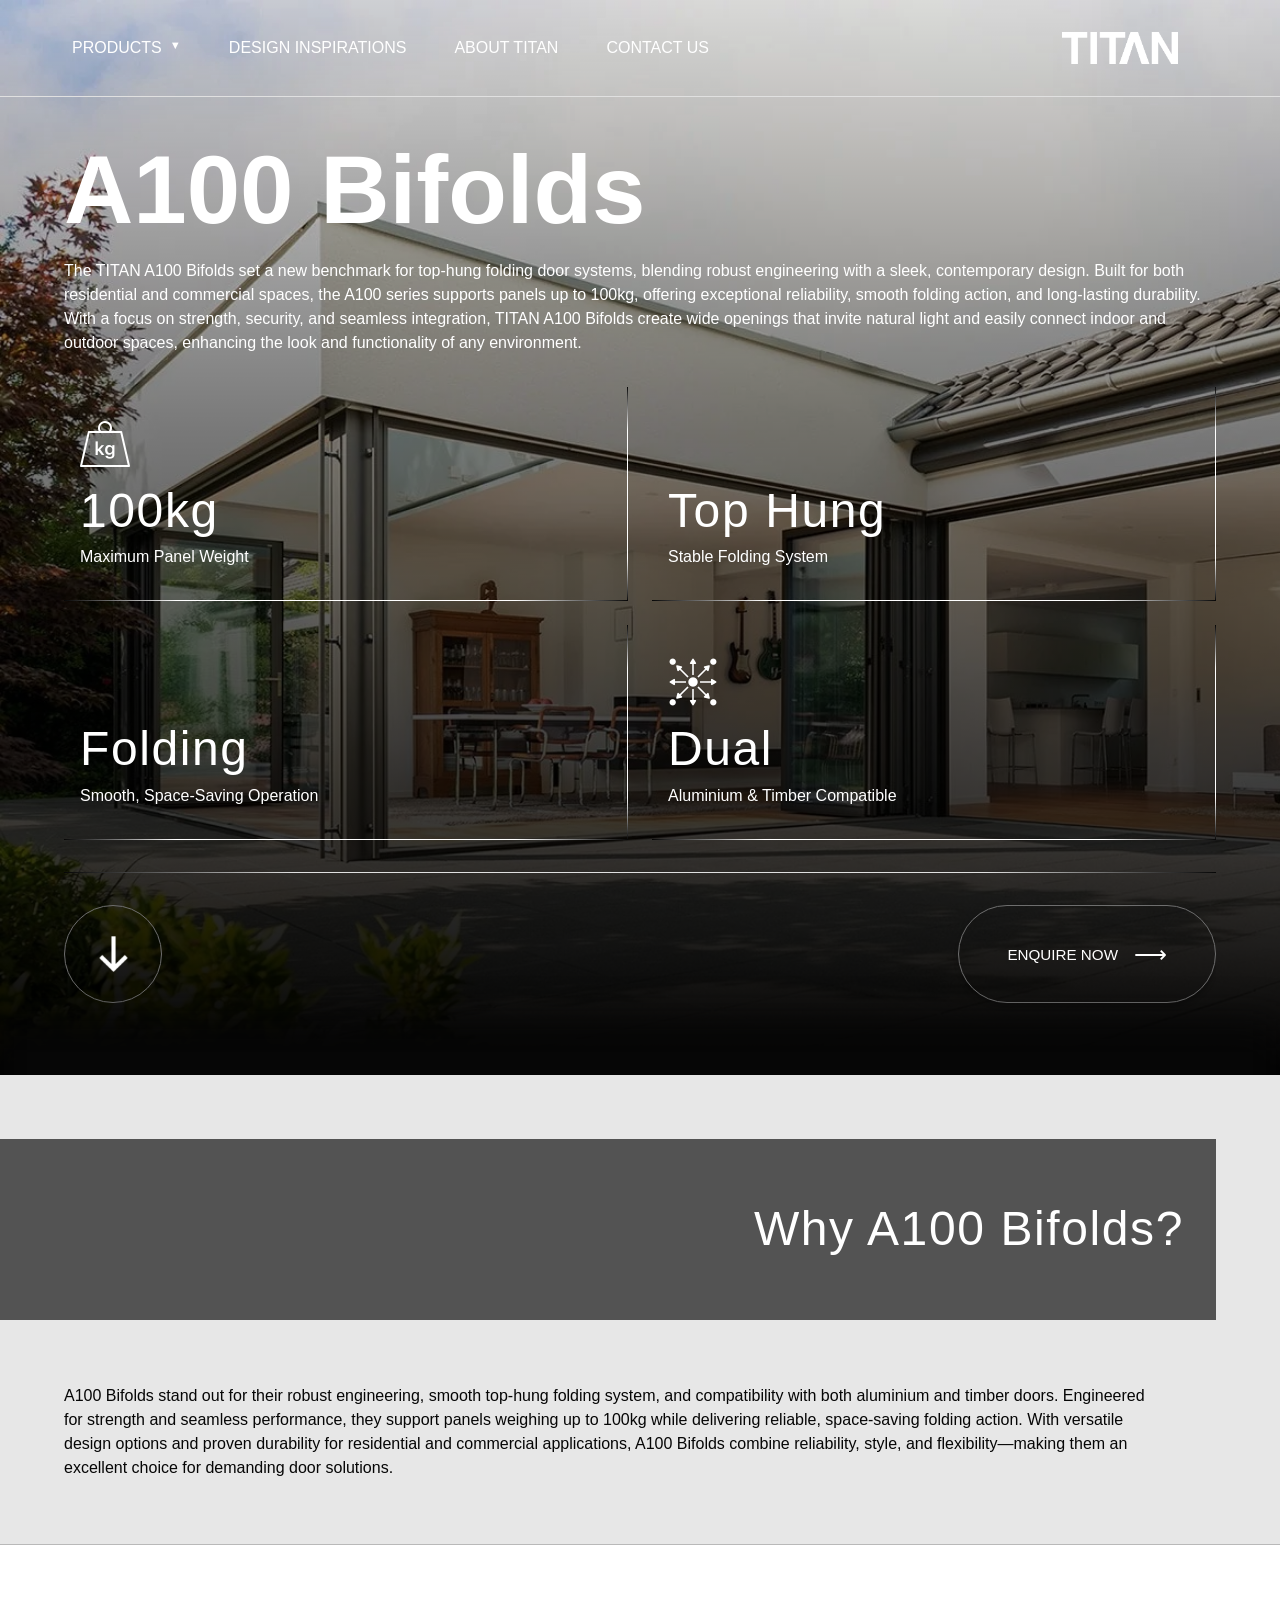
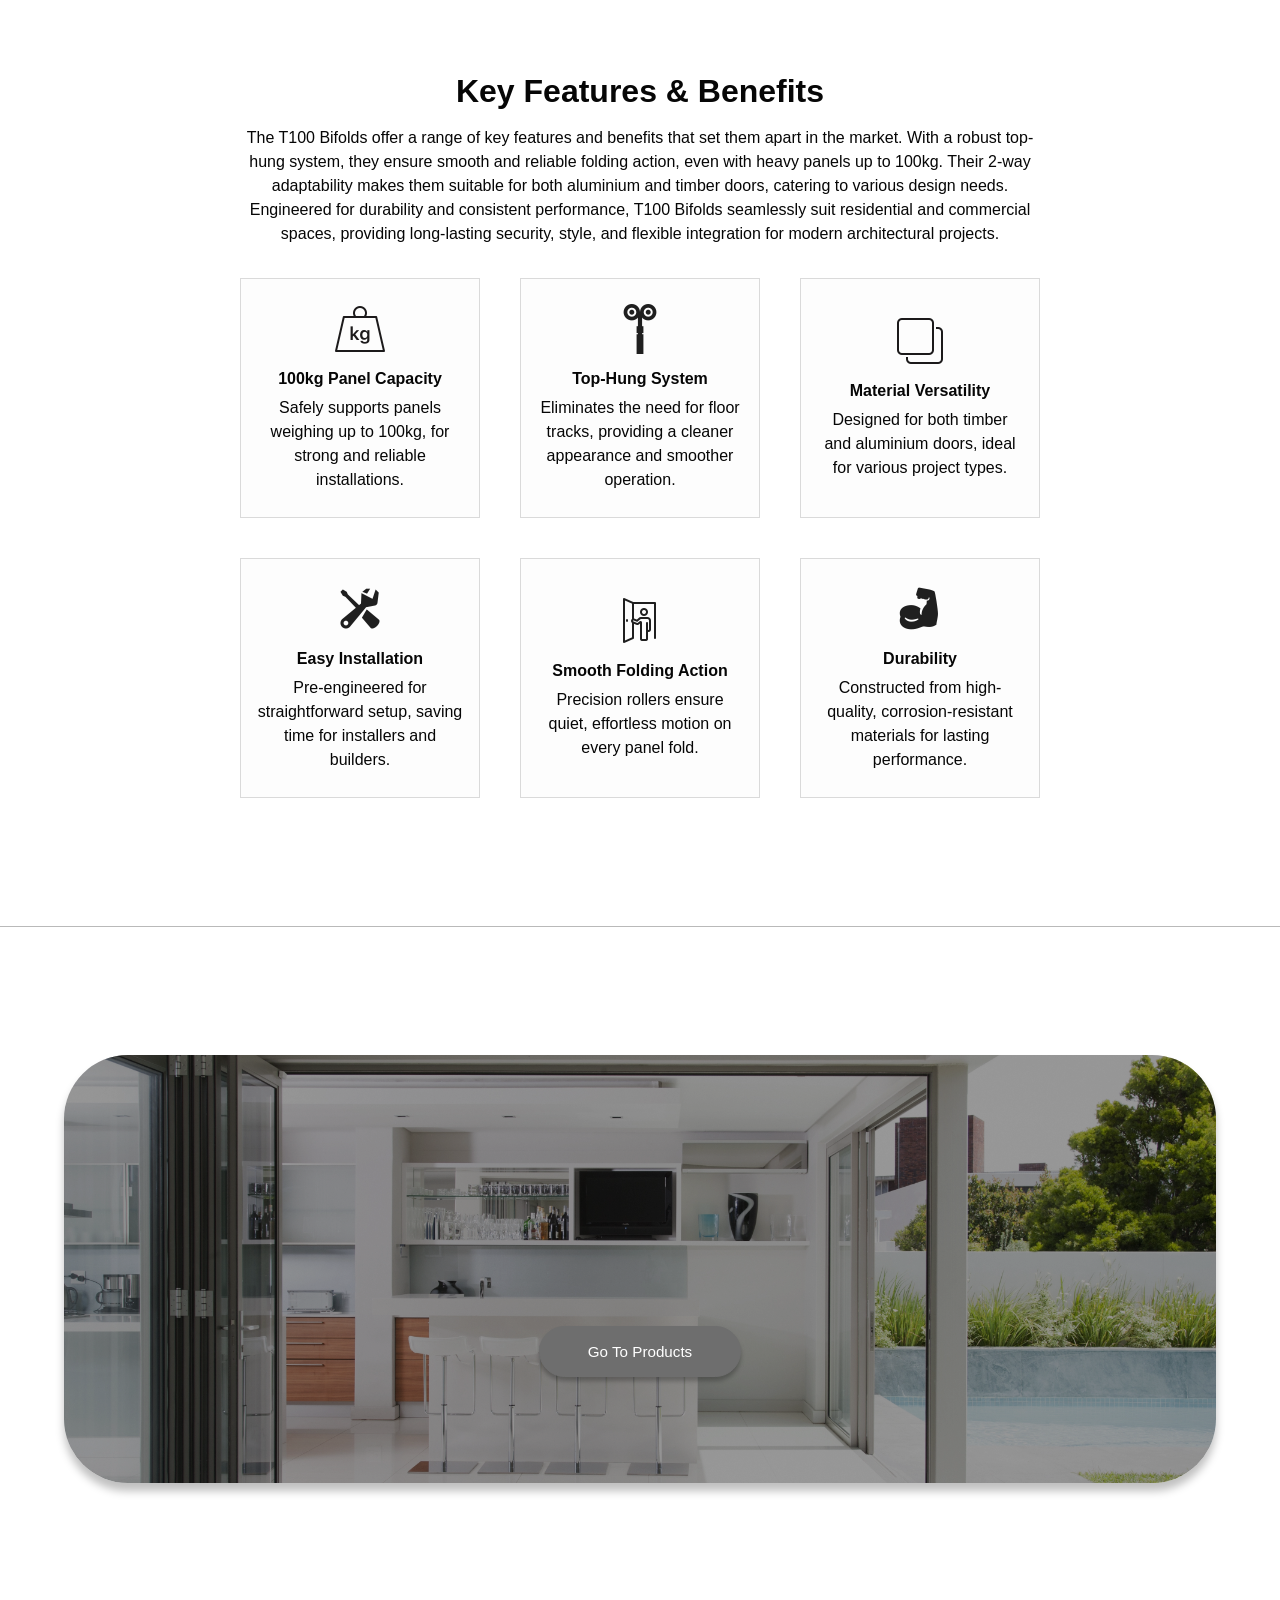
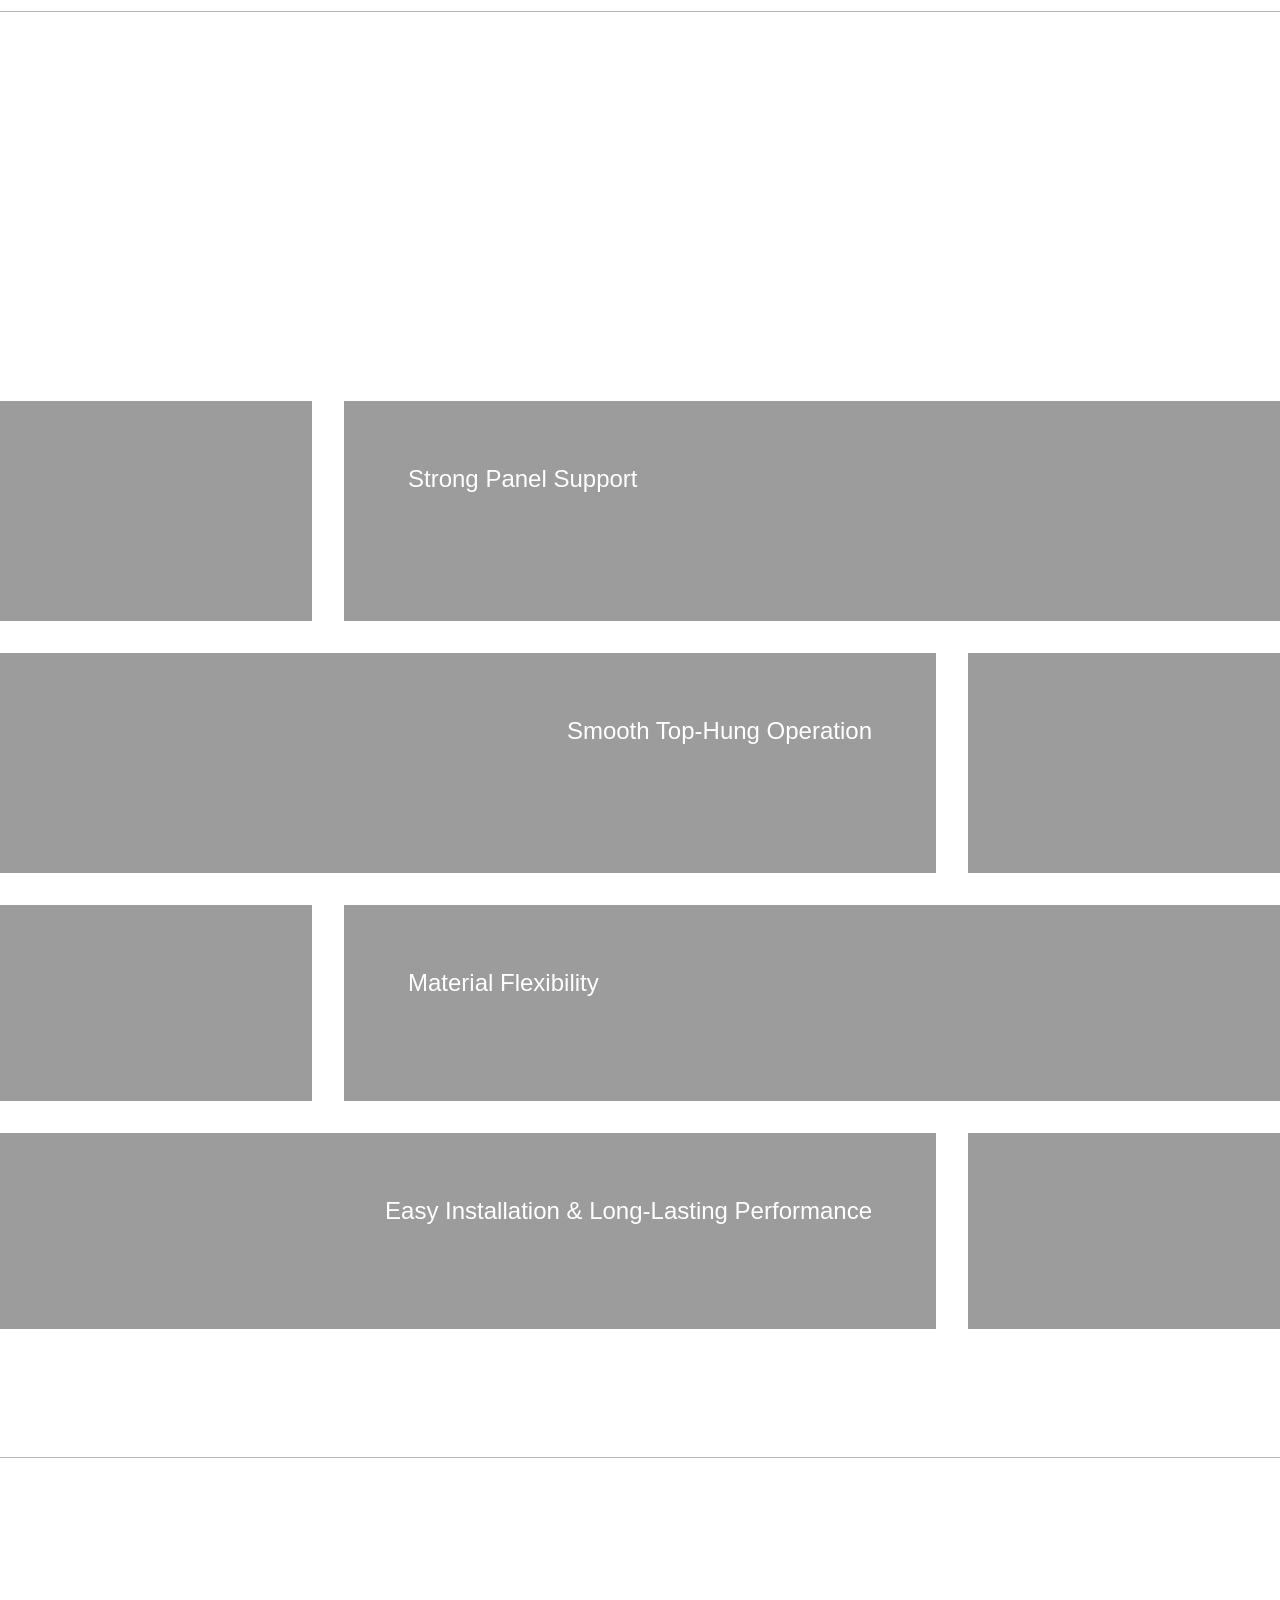
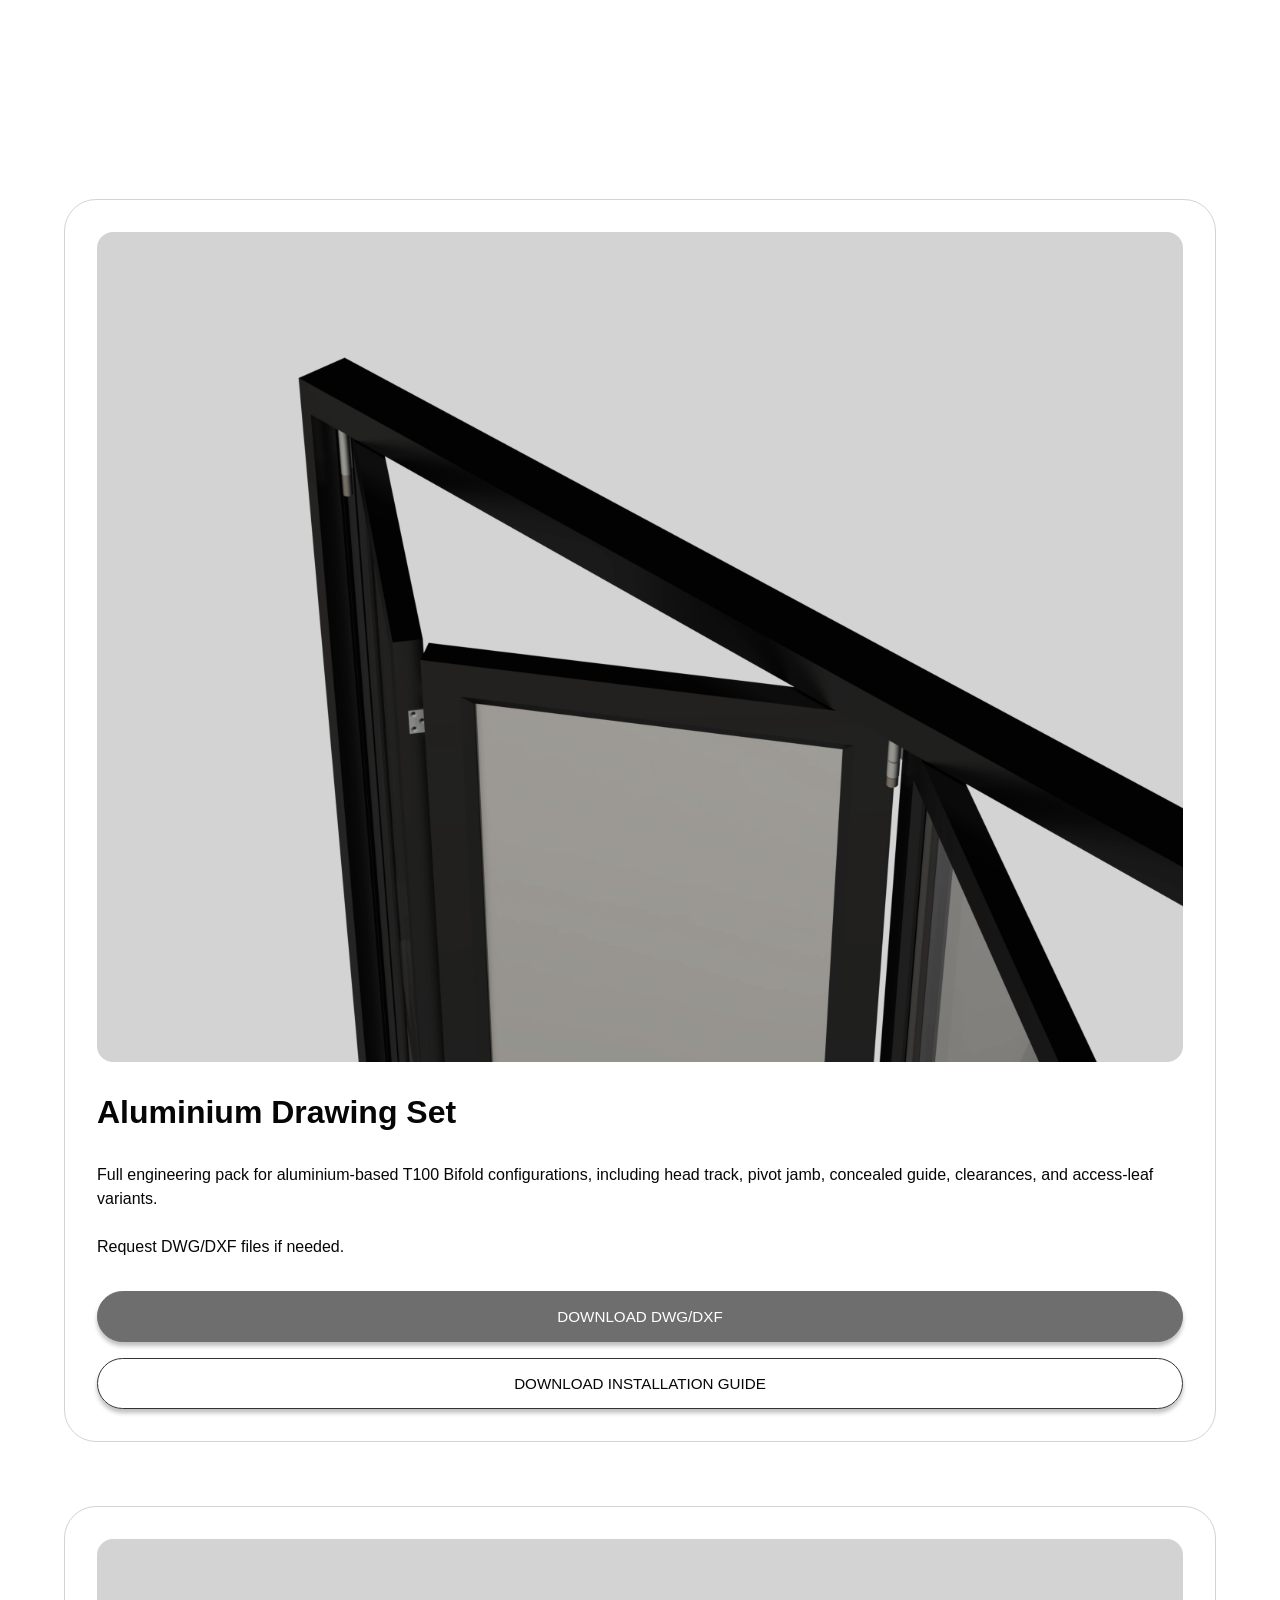
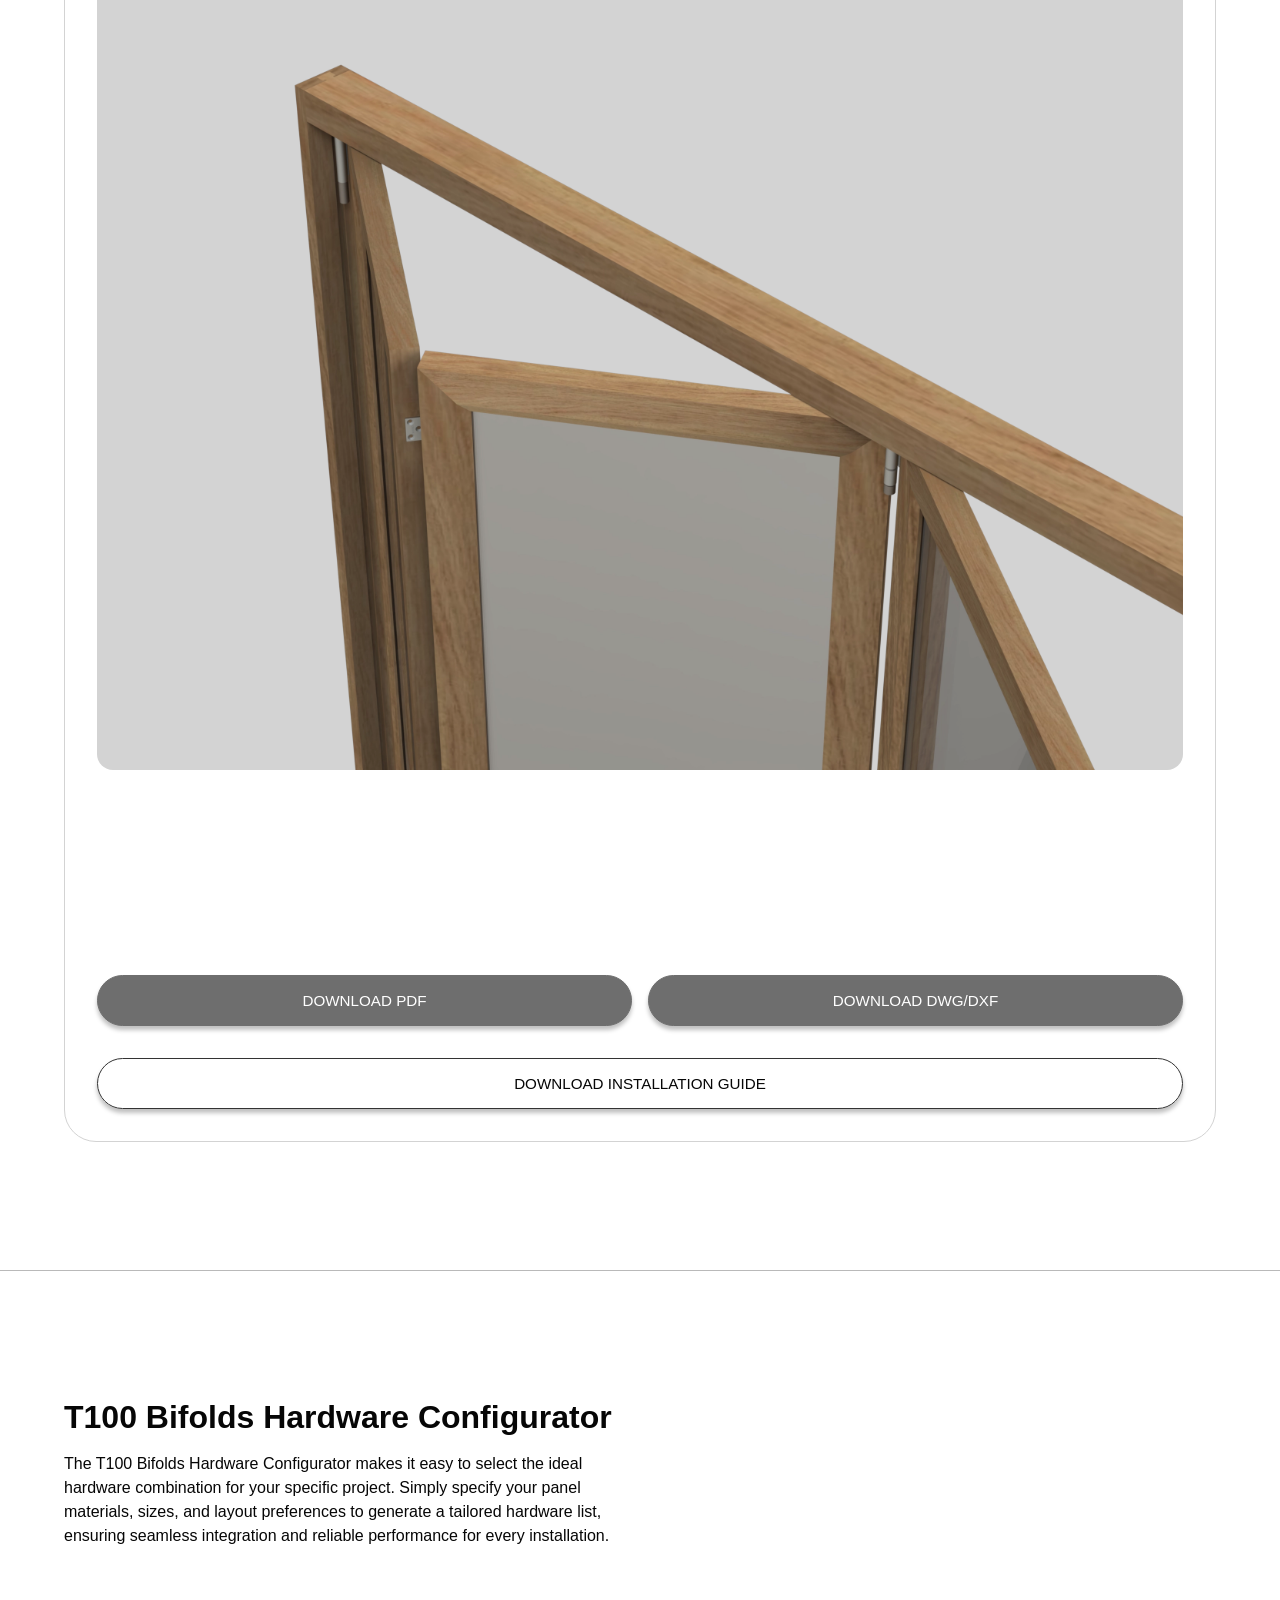
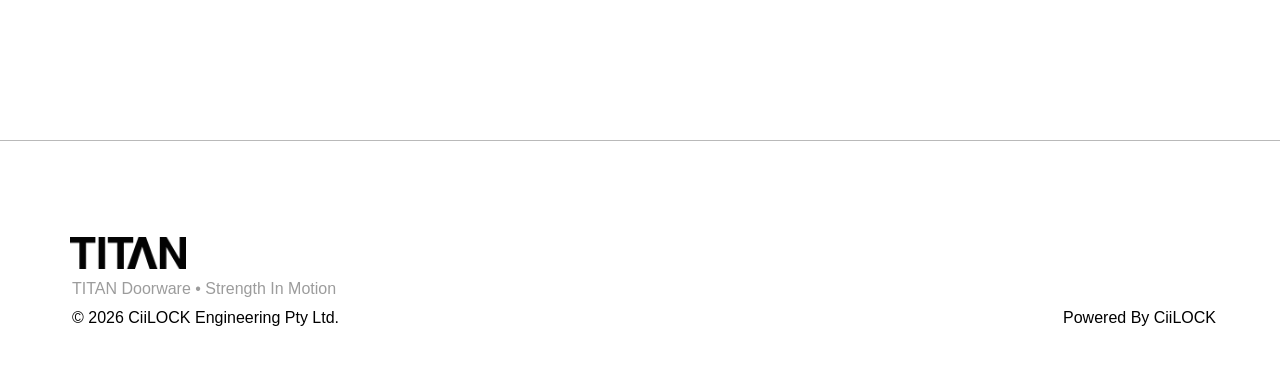
==== commit 282d98a3: "small change to side menu" ====
--- a/a100-bifolds.html
+++ b/a100-bifolds.html
@@ -56,8 +56,19 @@
 
                             <div class="menu-overlay">
                                 <nav class="mobile-nav">
-                                    <a href="#">Projects</a>
-                                    <a href="#">Services</a>
+                                    <div class="nav-item-wrapper">
+                                        <input type="checkbox" id="projects-submenu" class="submenu-toggle">
+                                        <label for="projects-submenu" class="submenu-label">Projects</label>
+                                        
+                                        <div class="submenu-content">
+                                            <a href="t100-bifolds.html">T100 Bifolds</a>
+                                            <a href="a100-bifolds.html">A100 Bifolds</a>
+                                            <a href="t350-sliders.html">T350 Sliders</a>
+                                            <a href="titan-doorware.html">Doorware</a>
+                                        </div>
+                                    </div>
+
+                                    <a href="#">Design Inspirations</a>
                                     <a href="#">About</a>
                                     <a href="#">Contact</a>
                                 </nav>
@@ -327,7 +338,7 @@
             <div class="flex-row margin-top-2">
 
                 <div class="flex-column gap-small">
-                    <div class="logo dark"></div>
+                    <a href="index.html" class="logo dark"></a>
                     <p class="left-indent">TITAN Doorware • Strength In Motion</p>
                     <div class="year left-indent"></div>
                 </div>
--- a/css/side.menu.css
+++ b/css/side.menu.css
@@ -4,8 +4,57 @@
 }
 
 @media screen and (max-width: 1080px) {
+  .submenu-toggle {
+    display: none;
+  }
 
-    .menu-overlay nav a {
+  .submenu-label {
+    color: #060606;
+    font-size: 1.5rem;
+    font-weight: 300;
+    text-transform: uppercase;
+    letter-spacing: 0.5rem;
+    cursor: pointer;
+    display: block;
+    padding-bottom: 5px;
+    transition: opacity 0.3s;
+  }
+
+  .submenu-label::after {
+    content: "▼";
+    margin-left: 10px;
+    margin-bottom: 7px;
+    vertical-align: middle;
+    transition: transform 0.3s ease;
+    display: inline-block;
+  }
+
+  .submenu-toggle:checked + .submenu-label::after {
+    transform: rotate(180deg);
+  }
+
+  .submenu-content {
+    max-height: 0;
+    overflow: hidden;
+    transition: max-height 0.5s cubic-bezier(0.77, 0, 0.175, 1);
+    display: flex;
+    flex-direction: column;
+    gap: 1.5rem;
+    background-color: #e4e4e4;
+  }
+
+  .submenu-toggle:checked ~ .submenu-content {
+    max-height: 500px;
+    padding: 20px 0;
+  }
+
+  .submenu-content a {
+    font-size: 1.1rem !important;
+    letter-spacing: 0.3rem !important;
+    color: #666 !important;
+  }
+
+  .menu-overlay nav a {
     color: #060606 !important;
     text-decoration: none;
     display: block;
@@ -87,6 +136,8 @@
     flex-direction: column;
     align-items: center;
     gap: 2rem;
+    text-align: center;
+    max-width: 50%;
     width: 100%;
   }
 
--- a/css/content.css
+++ b/css/content.css
@@ -184,6 +184,7 @@
     padding: 1rem;
     background-color: #eeeeee25;
     display: flex;
+    aspect-ratio: 1/1;
     flex-flow: column;
     gap: 0.5rem;
 }
@@ -521,11 +522,8 @@
 
 @media screen and (max-width: 1500px) {
     .dark-grey {
-        justify-content: flex-start;
-        justify-self: flex-start;
+        justify-content: flex-end;
         width: 100%;
-        padding-left: 2rem;
-        text-align: left;
     }
     section.grey {
         justify-content: start;
@@ -592,7 +590,7 @@
         width: auto;
     }
     .product-cta {
-        padding: 2rem 1rem;
+        padding: 2rem;
     }
     .motion .content,
     .form .content {
--- a/css/button.css
+++ b/css/button.css
@@ -8,7 +8,7 @@
     border-radius: 4rem;
     width: fit-content;
     display: flex;
-    font-size: 0.75em;
+    font-size: 0.95em;
     align-items: center;
     justify-content: center;
     text-align: center;
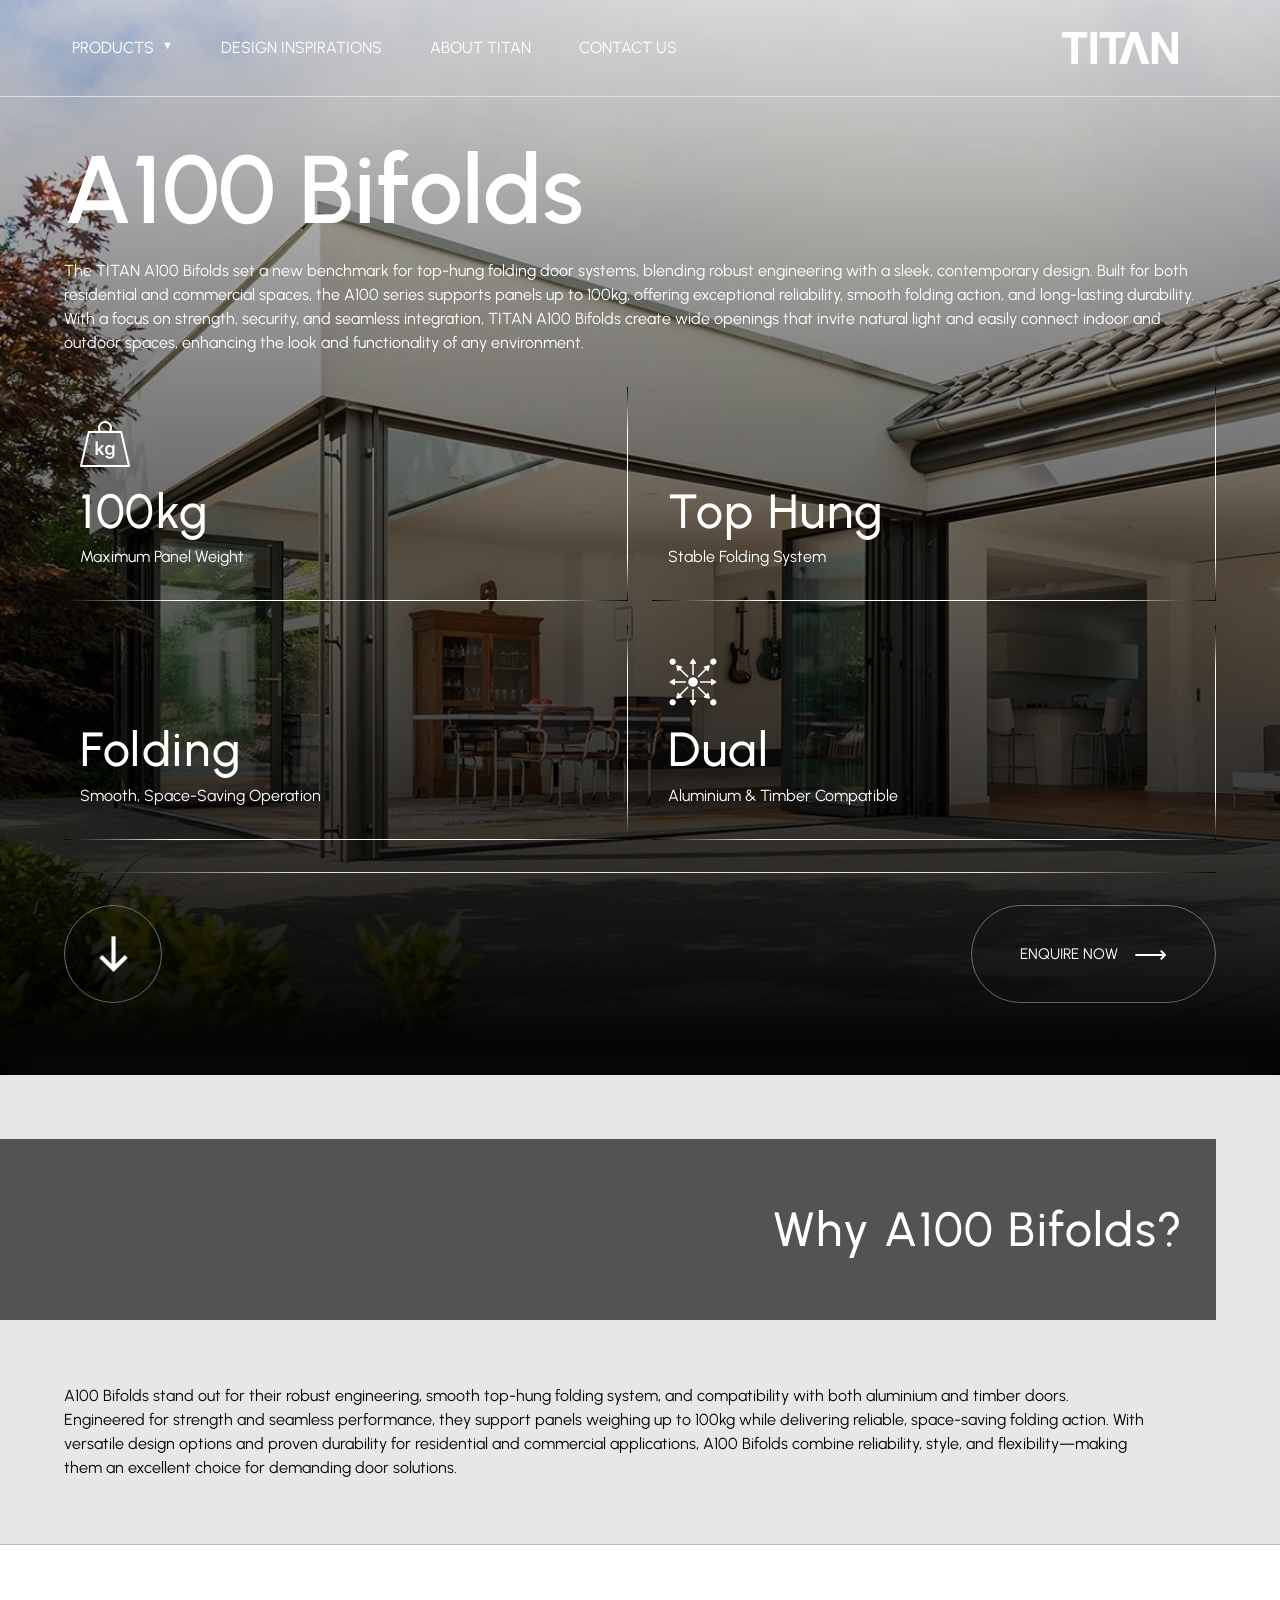
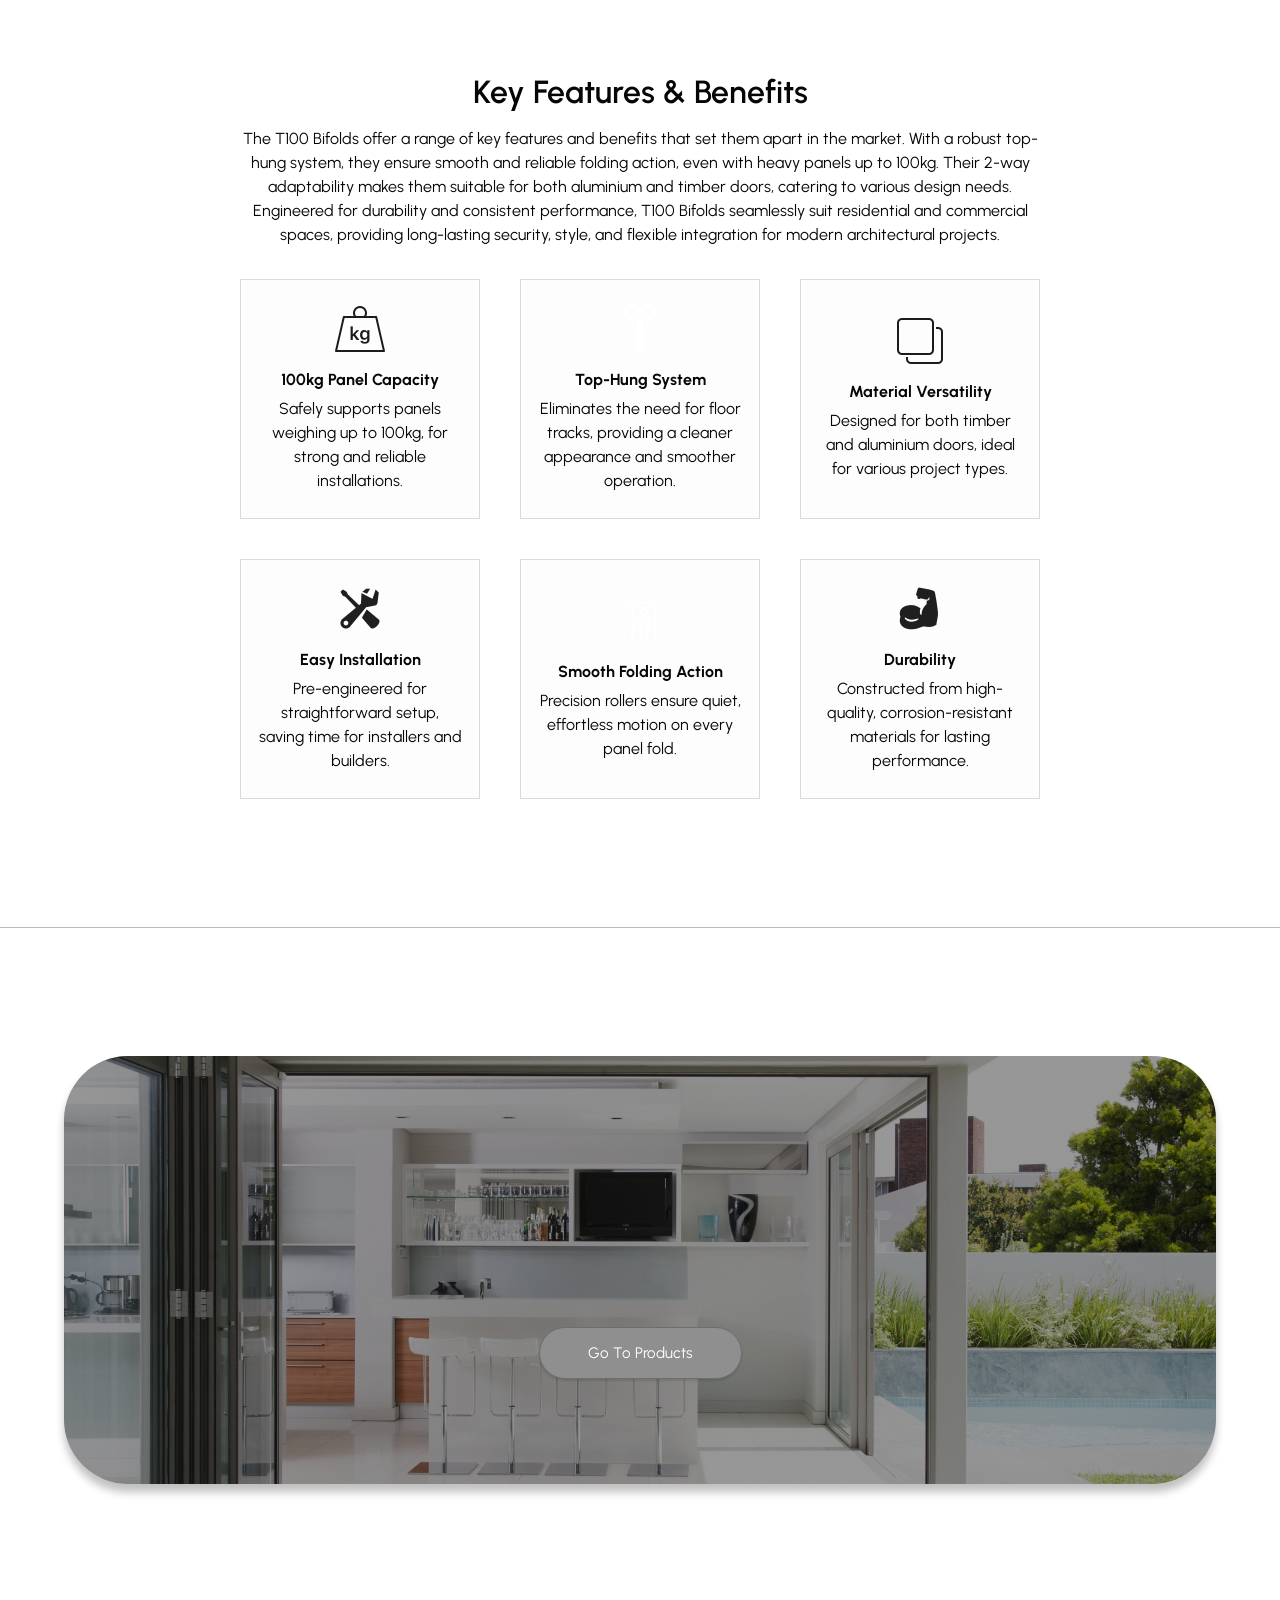
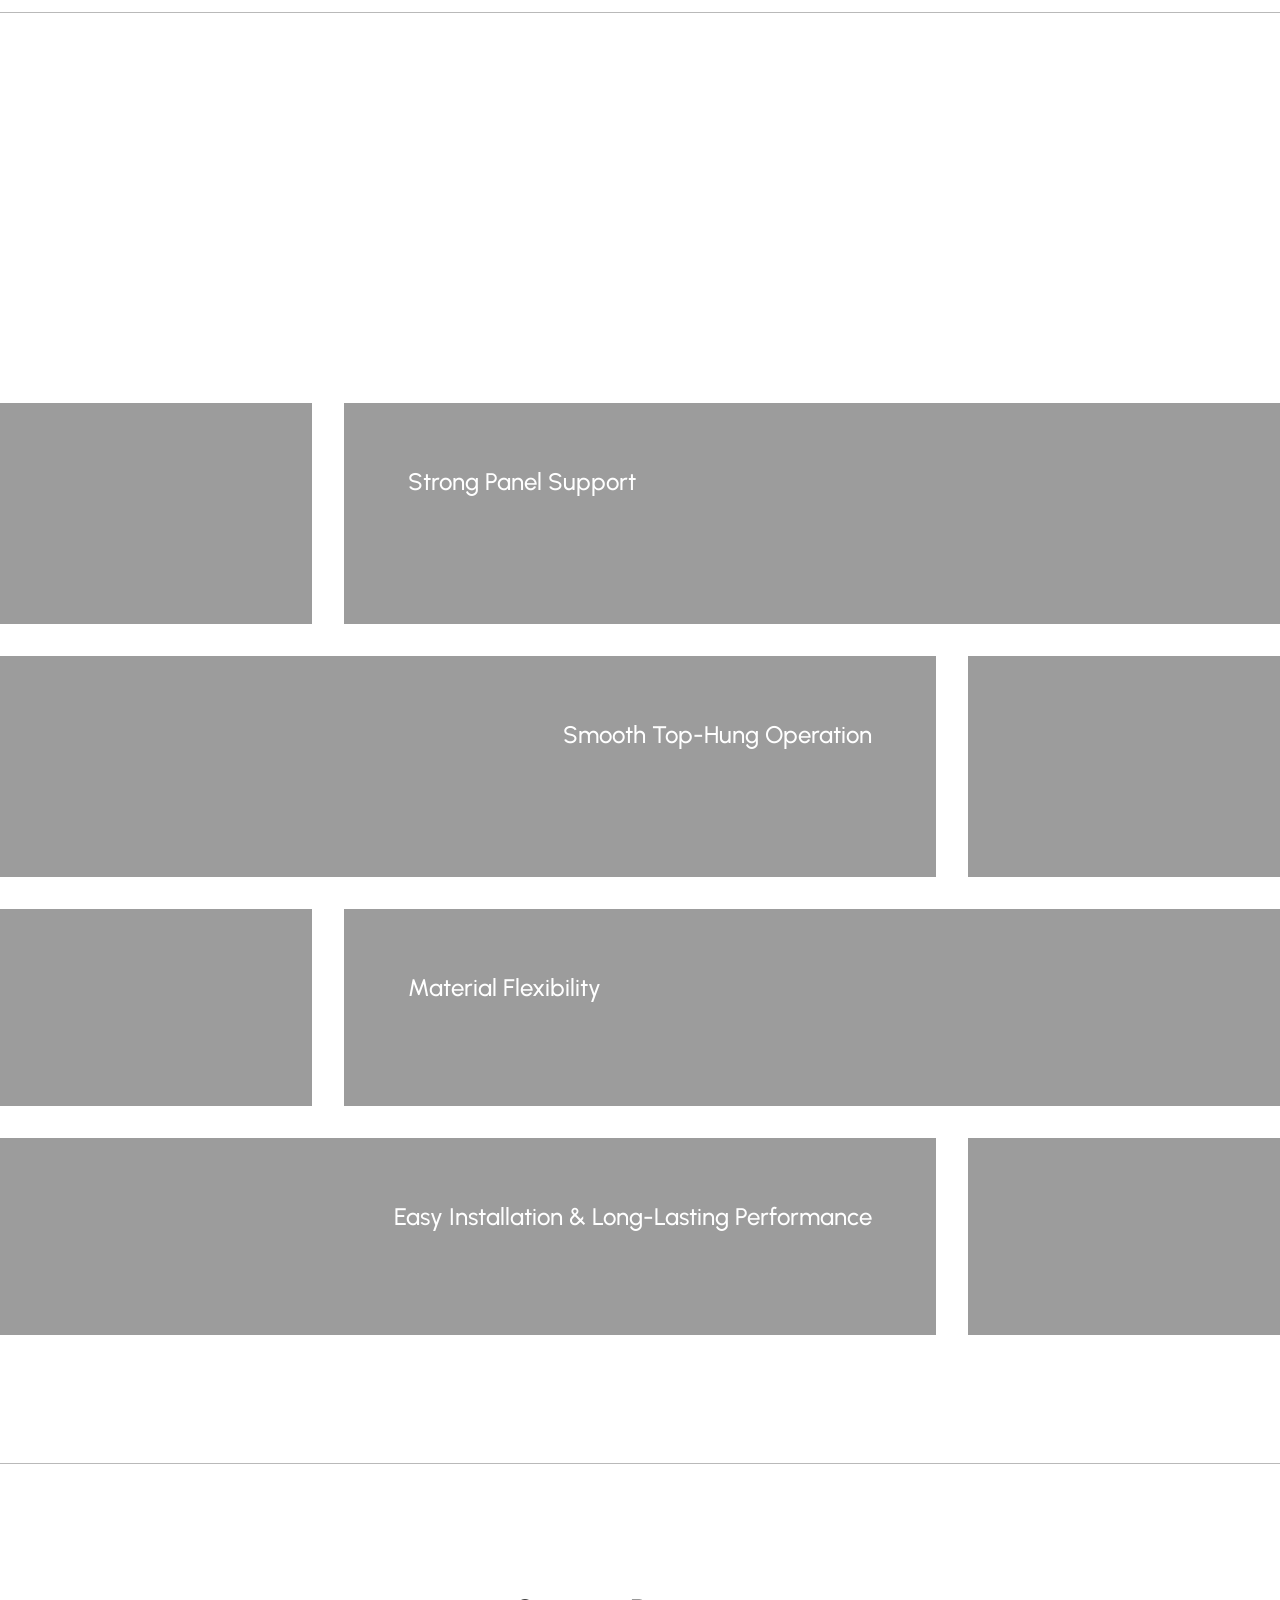
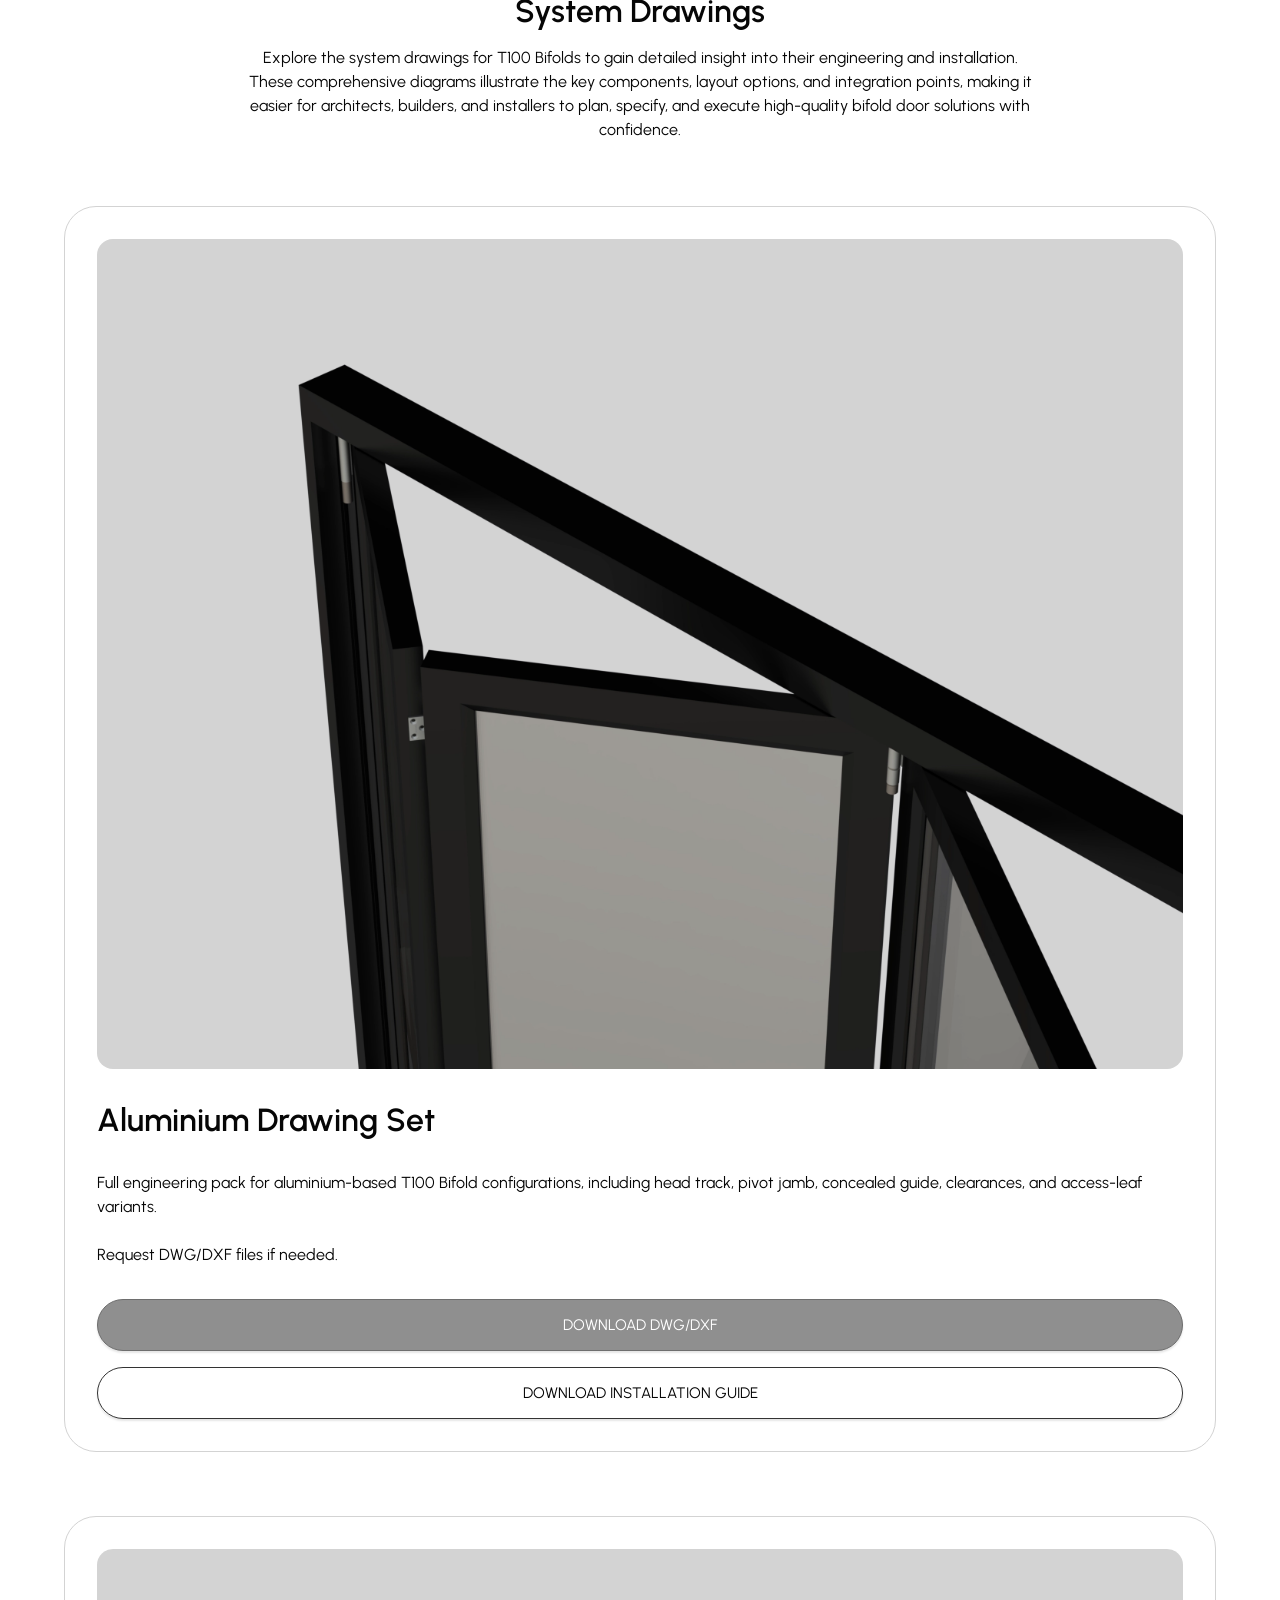
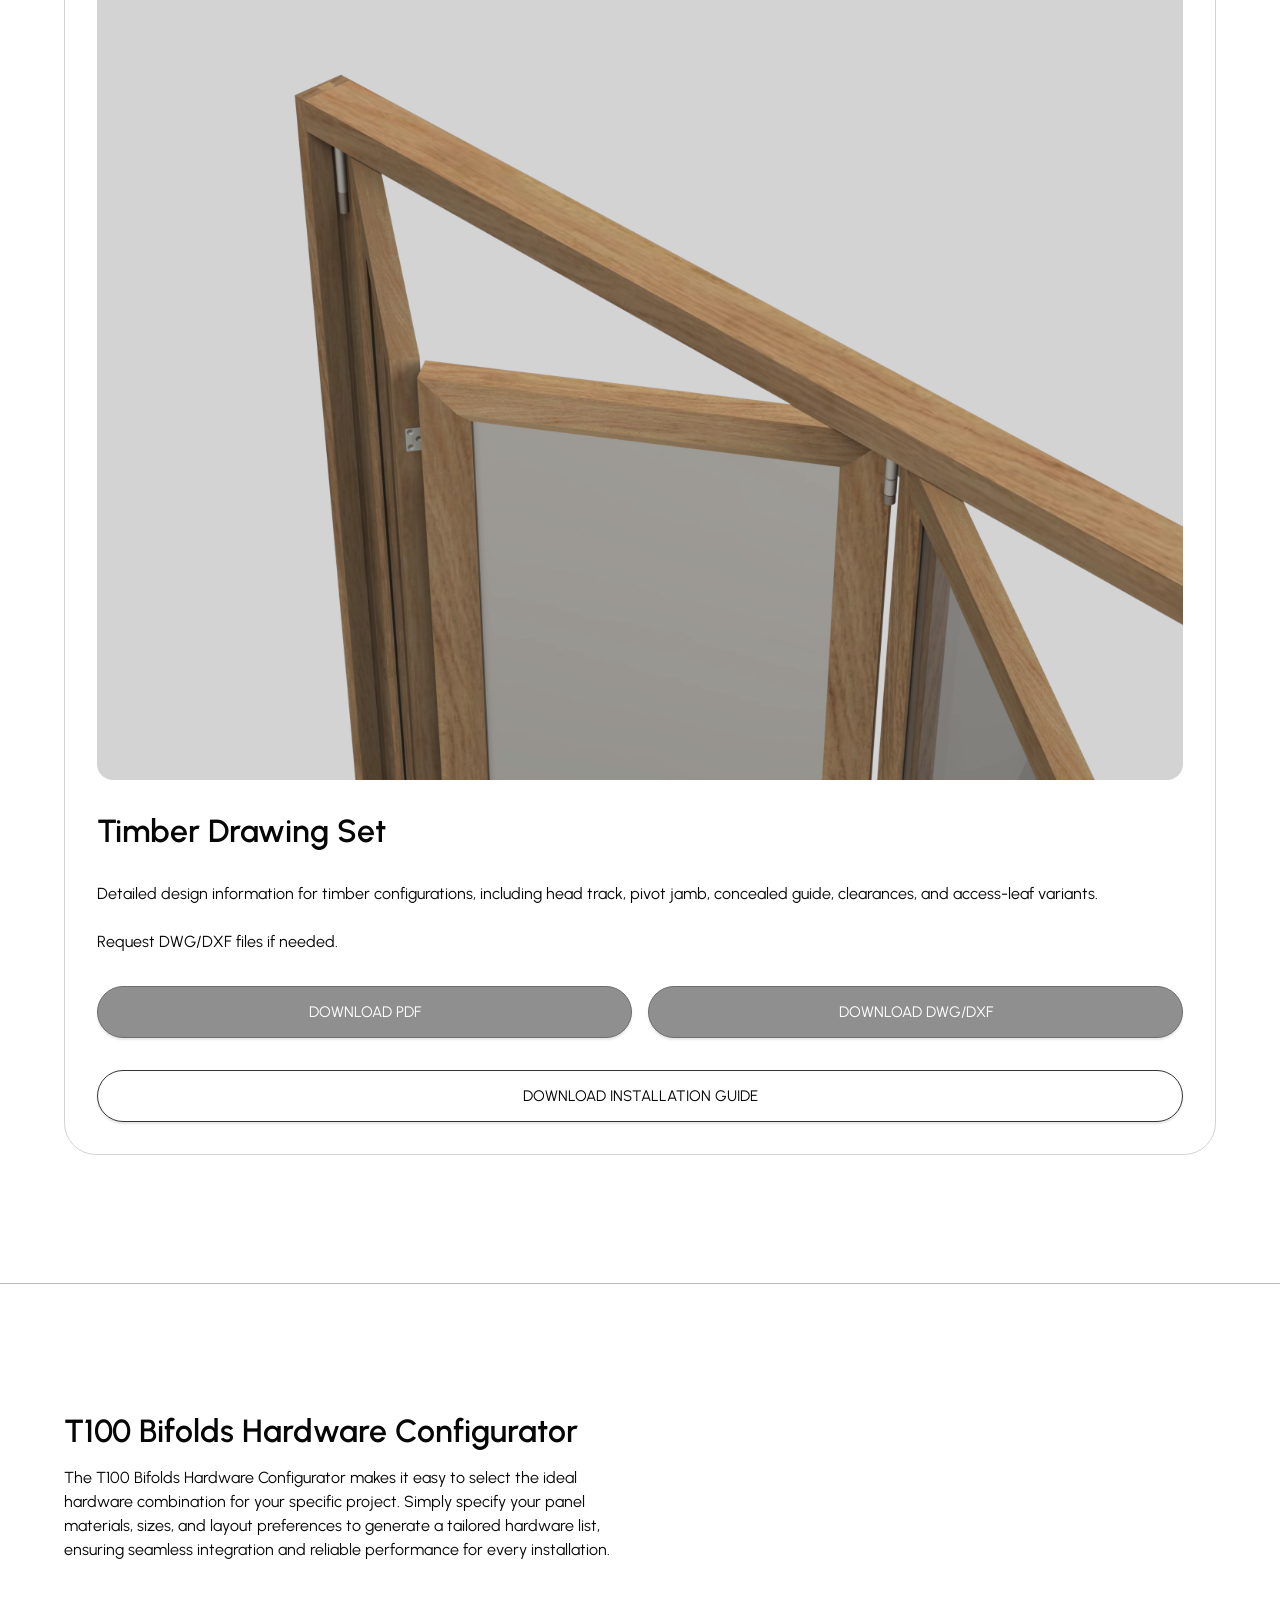
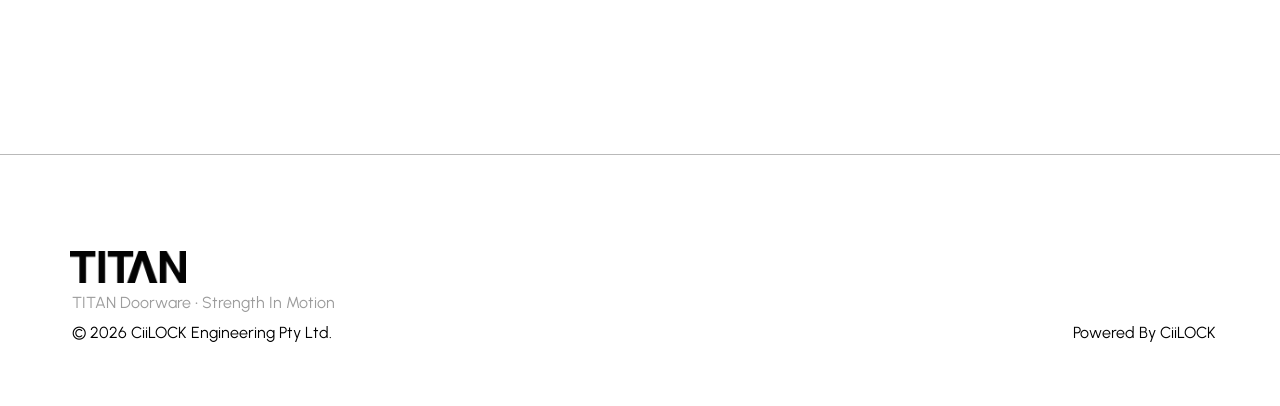
==== commit 483abc50: "-" ====
--- a/a100-bifolds.html
+++ b/a100-bifolds.html
@@ -14,6 +14,9 @@
         <meta content="Explore the advanced engineering of TITAN A100 Bifolds. Featuring top-hung folding operation and supporting panels up to 100kg, A100 slider doorware offers lasting reliability and style for both residential and commercial spaces."
         property="twitter:description">
         <meta name="viewport" content="width=device-width, initial-scale=1">
+        <link rel="preconnect" href="https://fonts.googleapis.com">
+        <link rel="preconnect" href="https://fonts.gstatic.com" crossorigin>
+        <link href="https://fonts.googleapis.com/css2?family=DM+Sans:ital,opsz,wght@0,9..40,100..1000;1,9..40,100..1000&family=Urbanist:ital,wght@0,100..900;1,100..900&display=swap" rel="stylesheet">
         <link rel="stylesheet" href="css/font.css">
         <link rel="stylesheet" href="css/side.menu.css">
         <link rel="stylesheet" href="css/nav.css">
--- a/css/body.css
+++ b/css/body.css
@@ -1,5 +1,6 @@
 body {
     margin: 0;
+    overflow-x: hidden;
 }
 
 body.dark {
--- a/css/hero.css
+++ b/css/hero.css
@@ -70,6 +70,10 @@
 
 .titan-sliders.hero {
     background-image: url(../images/hero/titan-sliders.webp);
+}
+
+.titan-bifolds.hero {
+    background-image: url(../images/hero/titan-bifolds.webp);
 }
 
 .doorware.hero {
@@ -84,6 +88,7 @@
 .design-inspirations.hero::before,
 .about-titan.hero::before,
 .titan-sliders.hero::before,
+.titan-bifolds.hero::before,
 .doorware.hero::before {
     content: "";
     position: absolute;
--- a/css/content.css
+++ b/css/content.css
@@ -128,6 +128,10 @@
     background-image: url(../images/icons/building.webp);
 }
 
+.icon.top-hung.dark {
+    background-image: url(../images/icons/top-hung-dark.webp);
+}
+
 .icon.top-hung {
     background-image: url(../images/icons/top-hung.webp);
 }
@@ -140,12 +144,71 @@
     background-image: url(../images/icons/fold.webp);
 }
 
+.icon.fold.dark {
+    background-image: url(../images/icons/fold-dark.webp);
+}
+
 .icon.weather {
     background-image: url(../images/icons/weather.webp);
 }
 
 .icon.durable {
     background-image: url(../images/icons/durable.webp);
+}
+.icon.open.dark {
+    background-image: url(../images/icons/open-dark.webp);
+}
+.icon.open {
+    background-image: url(../images/icons/open.webp);
+}
+
+.icon.space.dark {
+    background-image: url(../images/icons/space-dark.webp);
+}
+.icon.space {
+    background-image: url(../images/icons/space.webp);
+}
+
+.icon.transition.dark {
+    background-image: url(../images/icons/transition-dark.webp);
+}
+.icon.transition {
+    background-image: url(../images/icons/transition.webp);
+}
+
+.icon.light.dark {
+    background-image: url(../images/icons/light-dark.webp);
+}
+.icon.light {
+    background-image: url(../images/icons/light.webp);
+}
+
+.icon.furniture.dark {
+    background-image: url(../images/icons/furniture-dark.webp);
+}
+.icon.furniture {
+    background-image: url(../images/icons/furniture.webp);
+}
+
+.icon.lock.dark {
+    background-image: url(../images/icons/lock-dark.webp);
+}
+.icon.lock {
+    background-image: url(../images/icons/lock.webp);
+}
+
+.icon.globe.dark {
+    background-image: url(../images/icons/globe-dark.webp);
+}
+.icon.globe {
+    background-image: url(../images/icons/globe.webp);
+}
+
+.icon.panoramic.dark {
+    background-image: url(../images/icons/panoramic-dark.webp);
+}
+.icon.panoramic {
+    background-image: url(../images/icons/panoramic.webp);
 }
 
 .point {
@@ -187,6 +250,10 @@
     aspect-ratio: 1/1;
     flex-flow: column;
     gap: 0.5rem;
+}
+
+.box.unset {
+    aspect-ratio: unset;
 }
 
 .box .icon, 
@@ -466,7 +533,7 @@
 }
 
 .content.grey {
-    background-color: #5353535e;
+    background-color: #535353c9;
 }
 
 .content.dark-grey {
@@ -500,6 +567,14 @@
 
 .product-cta.a100{
     background-image: url(../images/systems/a100.webp);
+}
+
+.product-cta.more-bifolds{
+    background-image: url(../images/systems/more-bifolds.webp);
+}
+
+.product-cta.more-sliders{
+    background-image: url(../images/systems/more-sliders.webp);
 }
 
 .product-cta > * {
--- a/css/button.css
+++ b/css/button.css
@@ -13,7 +13,7 @@
     justify-content: center;
     text-align: center;
     gap: 1rem;
-    box-shadow: 0px 4px 4px rgba(0, 0, 0, 0.25);
+    box-shadow: 0px 2px 2px rgba(0, 0, 0, 0.1);
     transition: background-color 0.2s ease-in-out;
     box-sizing: border-box;
 }
@@ -40,7 +40,7 @@
 }
 
 .btn.filled {
-    background-color: #6e6e6e;
+    background-color: #8f8f8f;
     color: #ffffff;
 }
 
--- a/css/image.css
+++ b/css/image.css
@@ -2,6 +2,11 @@
     aspect-ratio: 1/1;
     overflow: hidden;
     position: relative;
+}
+
+.square.medium {
+    max-height: 500px;
+    justify-self: center;
 }
 
 .square.small {
@@ -49,8 +54,9 @@
 }
 
 .gif.sect {
-    min-height: 700px;
-    background-size: cover;
+    min-height: 800px;
+    background-size: contain;
+    background-position: center;
     background-repeat: no-repeat;
     height: 100%;
 }
@@ -65,11 +71,11 @@
 }
 
 .gif.sect.sliding {
-    background-image: url(../images/placeholder.png);
+    background-image: url(../images/gifs/sliding.gif);
 }
 
 .gif.sect.bifolds {
-    background-image: url(../images/placeholder.png);
+    background-image: url(../images/gifs/folding.gif);
 }
 
 .preview.one {
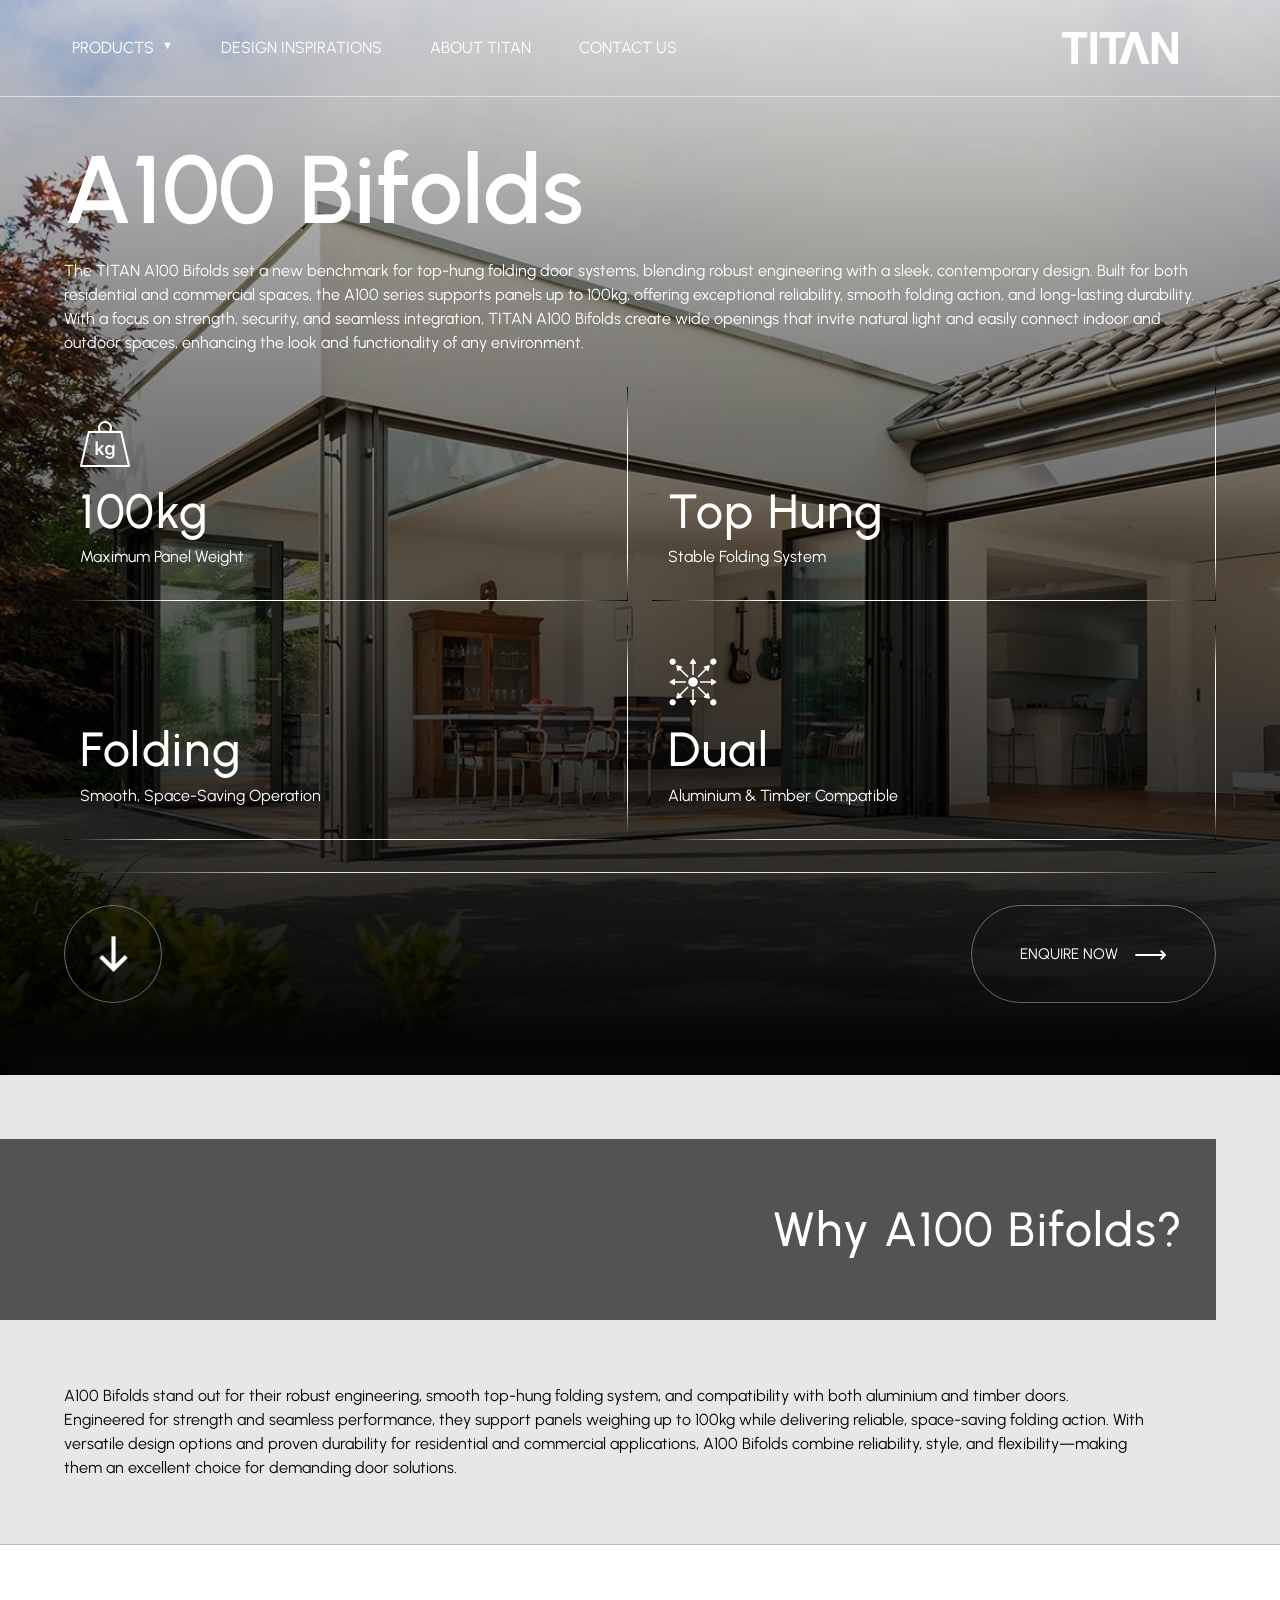
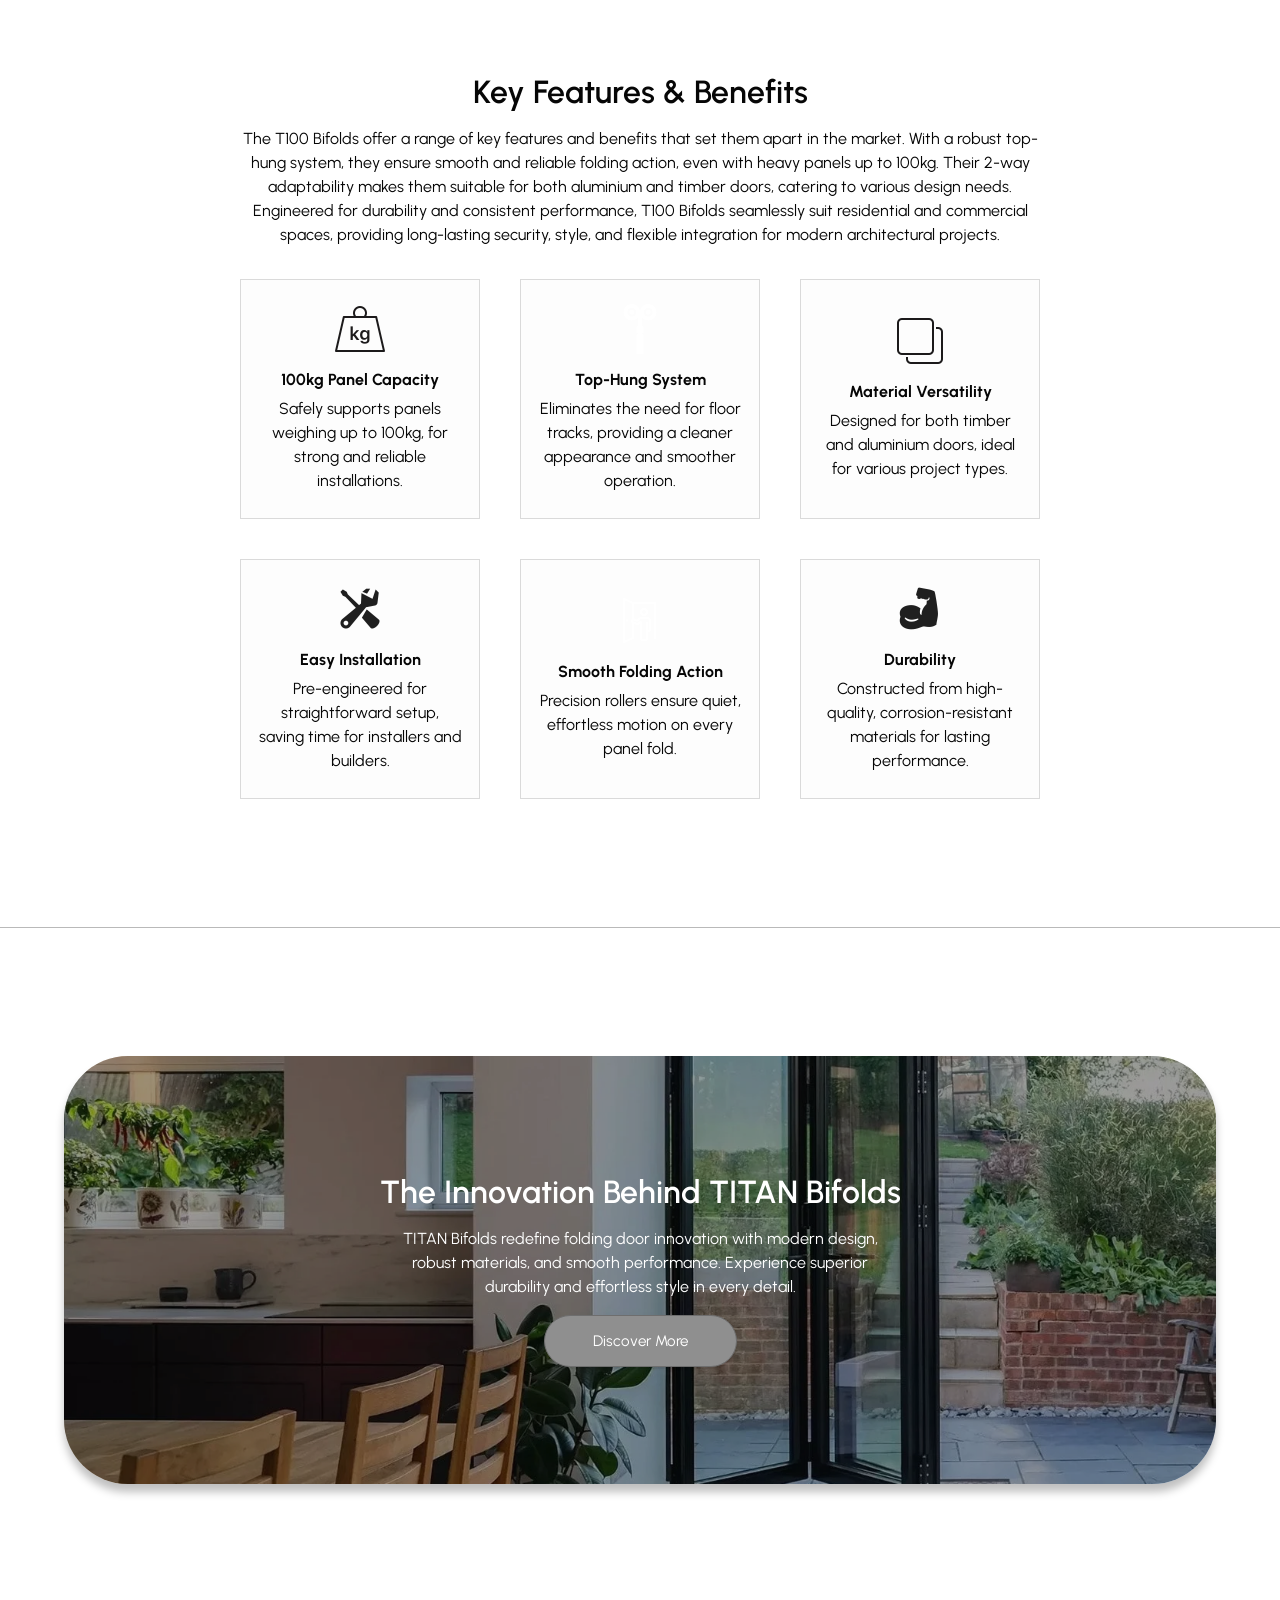
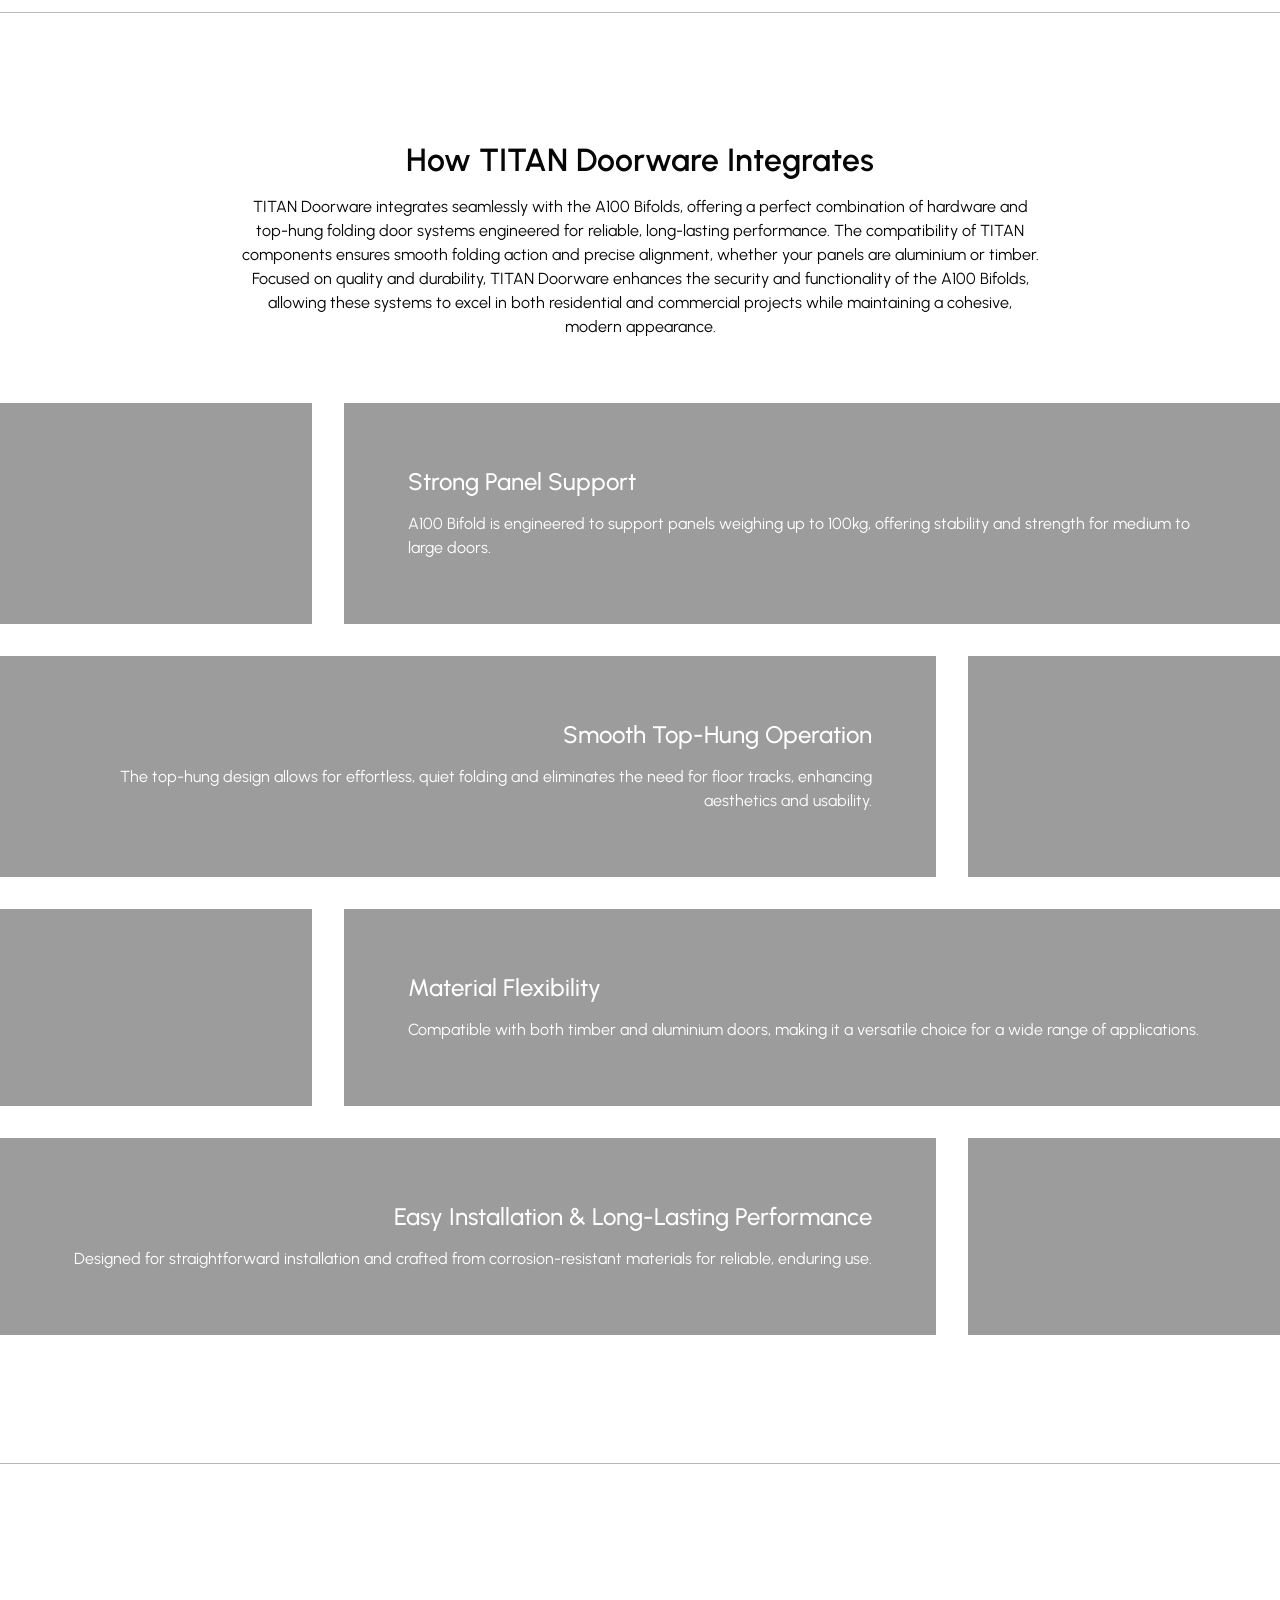
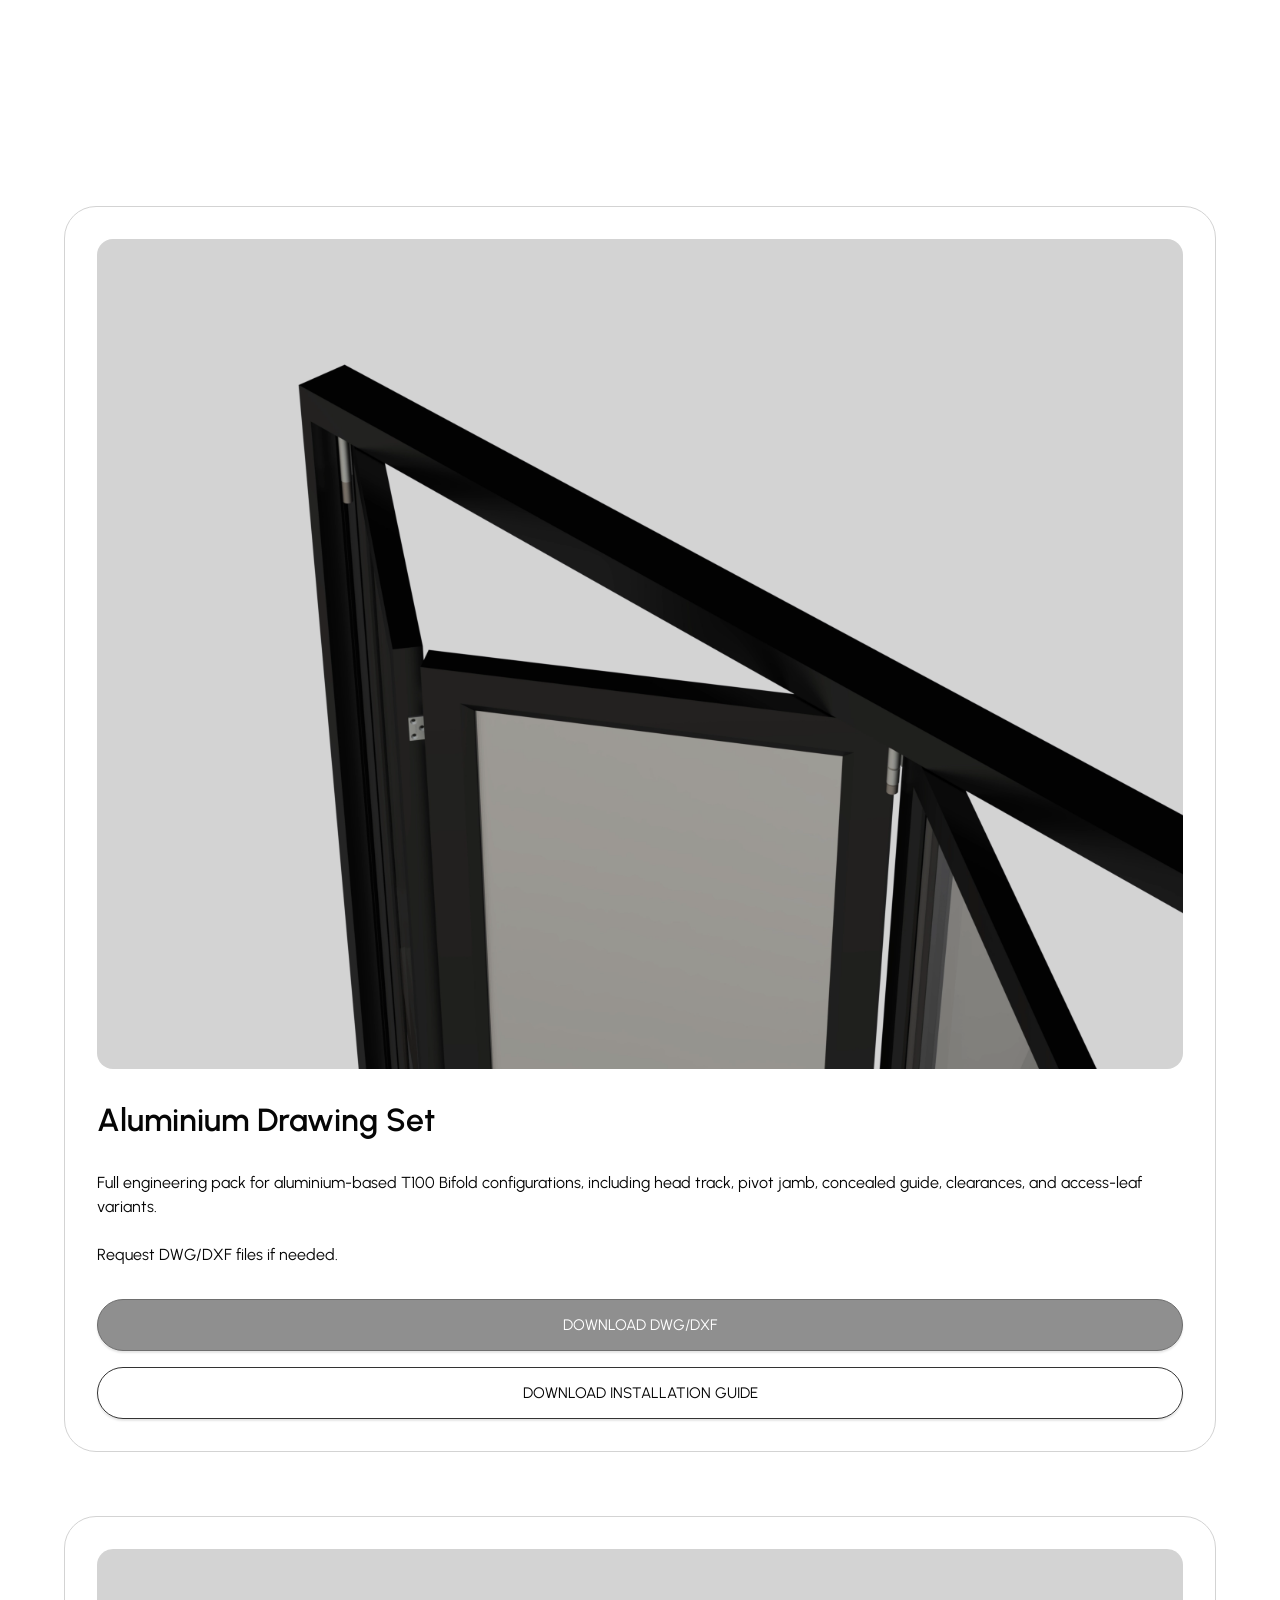
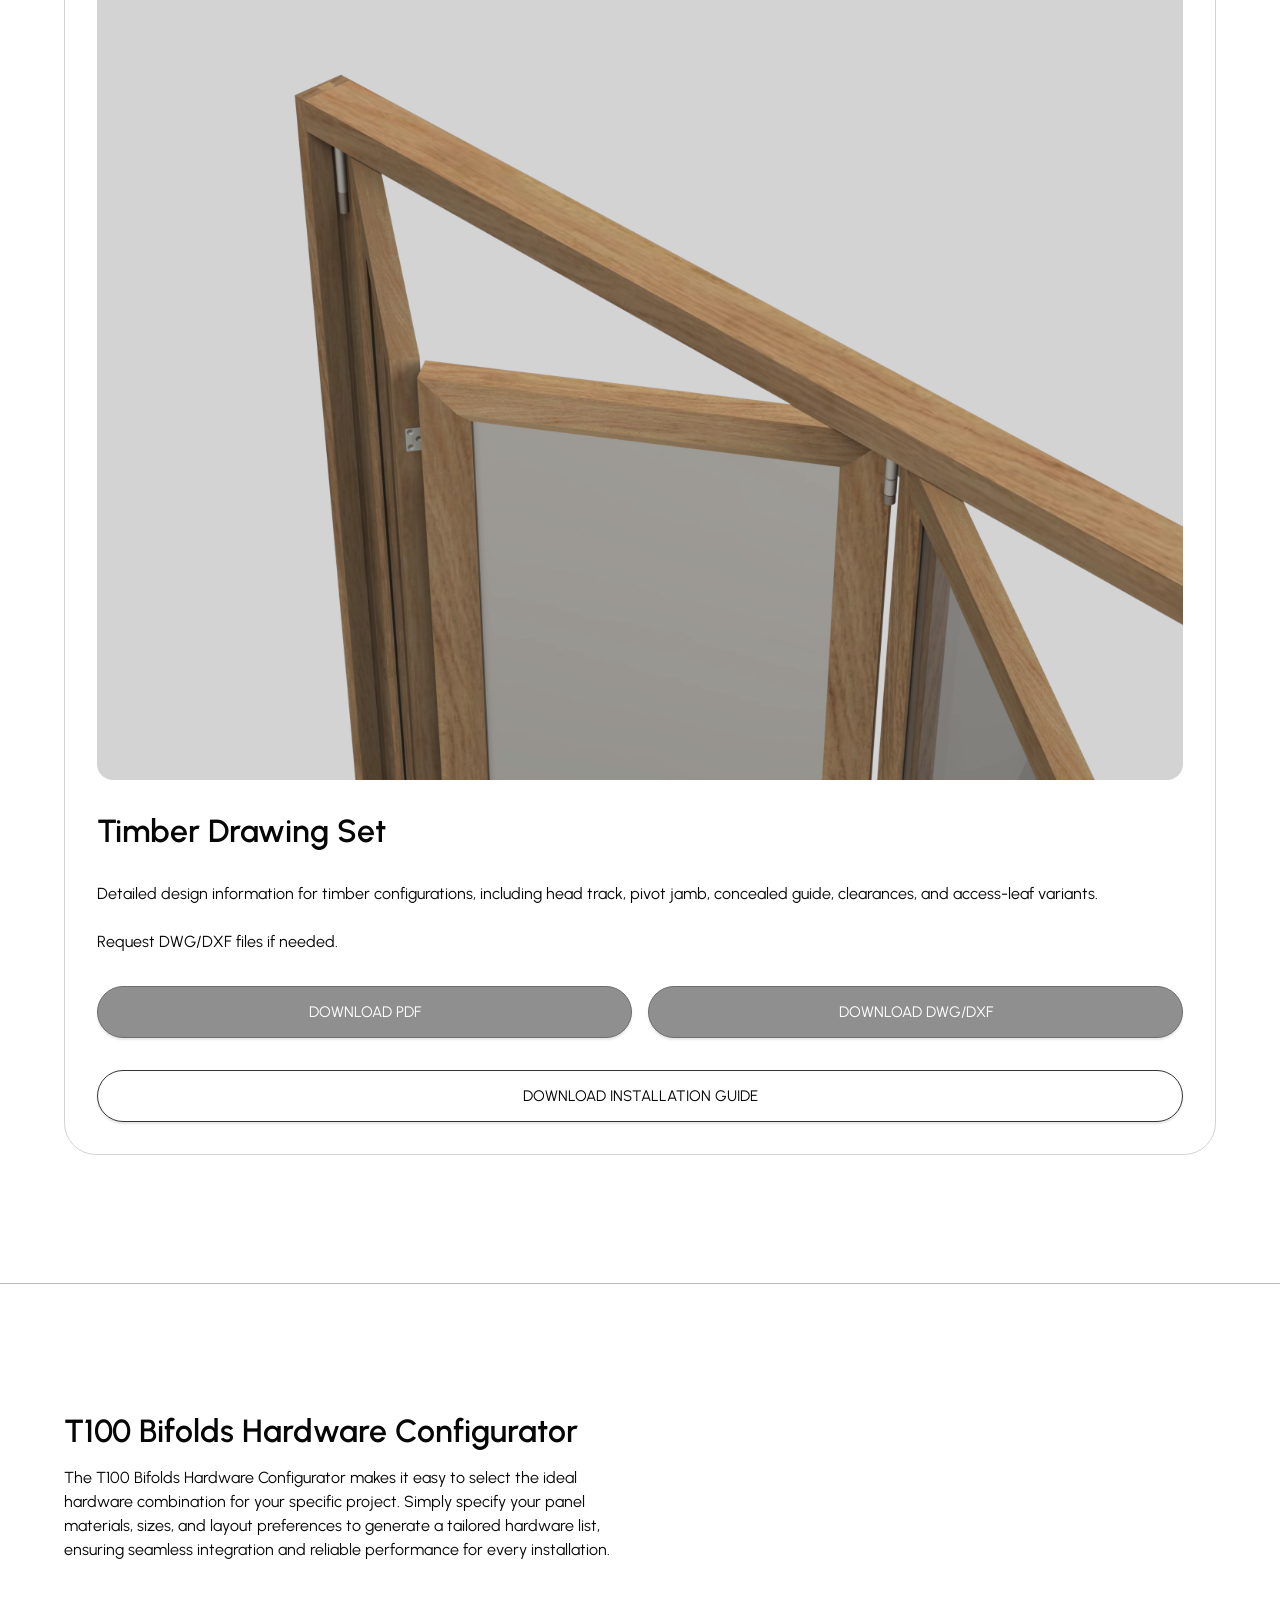
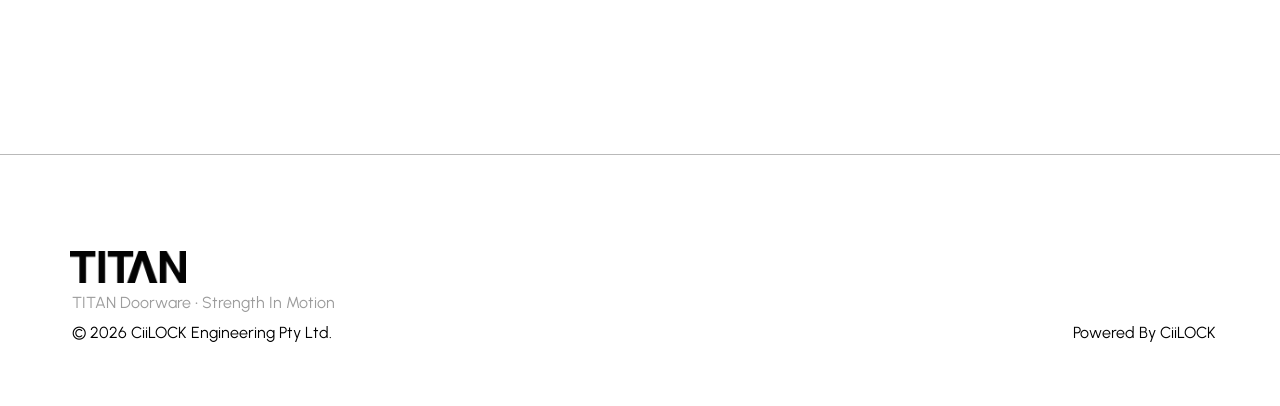
==== commit 7d5364df: "changes to about page" ====
--- a/a100-bifolds.html
+++ b/a100-bifolds.html
@@ -228,9 +228,9 @@
         <section class="products">
             <div class="container content-space margin-vert-big">
                 <div class="column product-cta a100 text-center">
-                        <h1 class="heading">A100 Bifolds Products</h1>
-                        <p class="para half">Our TITAN products combine durable engineering with contemporary style, offering dependable solutions for both residential and commercial spaces. Each item is crafted to enhance performance and complement modern environments.</p>
-                        <a href="titan-doorware.html" class="btn filled">Go To Products</a>
+                        <h1 class="heading">The Innovation Behind TITAN Bifolds</h1>
+                        <p class="para half">TITAN Bifolds redefine folding door innovation with modern design, robust materials, and smooth performance. Experience superior durability and effortless style in every detail.</p>
+                        <a href="about-titan.html" class="btn filled">Discover More</a>
                     </div>
             </div>
         </section>
@@ -360,6 +360,7 @@
 
     <script src="js/collapse.hero.js"></script>
     <script src="js/get.year.js"></script>
+    <script src="js/scroll.refresh.js"></script>
     <script src="js/dropdown.menu.js"></script>
     <script src="js/preview.drop.js"></script>
     <script src="js/text.animation.js"></script>
--- a/css/font.css
+++ b/css/font.css
@@ -79,7 +79,8 @@
     font-weight: 600;
 }
 
-.big-text.dark {
+.big-text.dark,
+.med-text.dark {
     color: #060606;
 }
 
@@ -152,6 +153,10 @@
     color: #9c9c9c;
 }
 
+.small-text {
+    font-size: 0.75em;
+}
+
 .left-indent {
     padding-left: 0.5rem;
 }
@@ -194,11 +199,20 @@
                 transform 0.8s cubic-bezier(0.34, 1.56, 0.64, 1);
 }
 
+.para.white-text {
+    color: #ffffff;
+}
+
 .para.visible {
     opacity: 1;
     transform: translateY(0);
     transition-delay: 0.2s;
 }
+
+.para.text-center {
+    text-align: center;
+}
+
 
 .heading {
     opacity: 0;
--- a/css/flex.css
+++ b/css/flex.css
@@ -39,8 +39,20 @@
     align-self: flex-end;
 }
 
+.align-self-start {
+    align-self: flex-start;
+}
+
+.align-self-center {
+    align-self: center;
+}
+
 .dual-grid.align-items-start {
     align-items:flex-start;
+}
+
+.align-items-start {
+    align-items: flex-start;
 }
 
 .btn.hidden-800 {
--- a/css/section.css
+++ b/css/section.css
@@ -11,6 +11,15 @@
 
 section.info {
     background-color: #ffffff;
+}
+
+section.info.black {
+    background-color: #060606;
+    color: #ffffff;
+}
+
+section.info.grey-def {
+    background-color: #dbdbdb50;
 }
 
 footer {
--- a/css/hero.css
+++ b/css/hero.css
@@ -78,6 +78,10 @@
 
 .doorware.hero {
     background-image: url(../images/hero/doorware.webp);
+}
+
+.contact.hero {
+    background-image: url(../images/hero/contact-hero.webp);
 }
 
 .index.hero::before,
@@ -89,7 +93,8 @@
 .about-titan.hero::before,
 .titan-sliders.hero::before,
 .titan-bifolds.hero::before,
-.doorware.hero::before {
+.doorware.hero::before,
+.contact.hero::before {
     content: "";
     position: absolute;
     top: 0;
@@ -106,6 +111,11 @@
     justify-content: flex-start;
     gap: 2rem;
     align-items: flex-start;
+}
+
+.hero.content.center {
+    align-items: center;
+    justify-content: center;
 }
 
 .hero.content ul {
--- a/css/spacing.css
+++ b/css/spacing.css
@@ -33,8 +33,24 @@
     margin-top: 4rem;
 }
 
+.margin-bot-4 {
+    margin-bottom: 4rem;
+}
+
+.margin-bot-8 {
+    margin-bottom: 8rem;
+}
+
 .dual-grid.gap-4 {
     gap: 4rem;
+}
+
+.dual-grid.gap-8 {
+    gap: 8rem;
+}
+
+.gap-2 {
+    gap: 2rem;
 }
 
 .gap-small {
@@ -45,6 +61,10 @@
     gap: 4rem;
 }
 
+.gap-8 {
+    gap: 8rem;
+}
+
 .dual-grid.gap-none {
     gap: 0;
 }
@@ -53,8 +73,16 @@
     width: 100%;
 }
 
+.width-68 {
+    width: 68%;
+}
+
 .min-height-300 {
     min-height: 300px;
+}
+
+.min-height-800 {
+    min-height: 800px;
 }
 
 .width-100vw {
@@ -63,6 +91,14 @@
 
 .margin-bot-2 {
     margin-bottom: 2rem;
+}
+
+.padding-0 {
+    padding: 0;
+}
+
+.padding-2 {
+    padding: 2rem;
 }
 
 .margin-bot-4 {
--- a/css/grid.css
+++ b/css/grid.css
@@ -4,6 +4,16 @@
     gap: 1rem;
     align-items: center;
     justify-content: center;
+}
+
+.dual-grid.reset-align {
+    align-items: unset;
+    justify-content: unset;
+}
+
+.stretch {
+    justify-content: space-between;
+    align-items: stretch;
 }
 
 .dual-grid.left-dom {
--- a/css/content.css
+++ b/css/content.css
@@ -256,6 +256,10 @@
     aspect-ratio: unset;
 }
 
+.box.padding-2 {
+    padding: 2rem;
+}
+
 .box .icon, 
 .box h4, 
 .box .para {
@@ -295,6 +299,10 @@
     background-size: contain;
     background-repeat: no-repeat;
     background-position: center;
+}
+
+.box.white-bg {
+    background-color: #ffffff;
 }
 
 .box.rounded.one {
@@ -558,15 +566,19 @@
 }
 
 .product-cta.t100 {
-    background-image: url(../images/systems/t100.webp);
+    background-image: url(../images/systems/about-titan-cta.webp);
 }
 
 .product-cta.t350{
-    background-image: url(../images/systems/t350.webp);
+    background-image: url(../images/systems/about-titan-cta.webp);
 }
 
 .product-cta.a100{
-    background-image: url(../images/systems/a100.webp);
+    background-image: url(../images/systems/about-titan-cta.webp);
+}
+
+.product-cta.design-inspo{
+    background-image: url(../images/systems/design-inspo-cta.webp);
 }
 
 .product-cta.more-bifolds{
--- a/css/image.css
+++ b/css/image.css
@@ -13,6 +13,21 @@
     max-height: 200px;
     border: 1px solid #bdbdbdd2;
     border-radius: 1px;
+}
+
+.square.small.unset {
+    border: none;
+}
+
+.square.small.unset img {
+    height: 100%;
+    width: auto;
+    box-sizing: unset;
+}
+
+.square.full {
+    width: 100%;
+    max-height: 500px;
 }
 
 .product-info-container .square.small {
